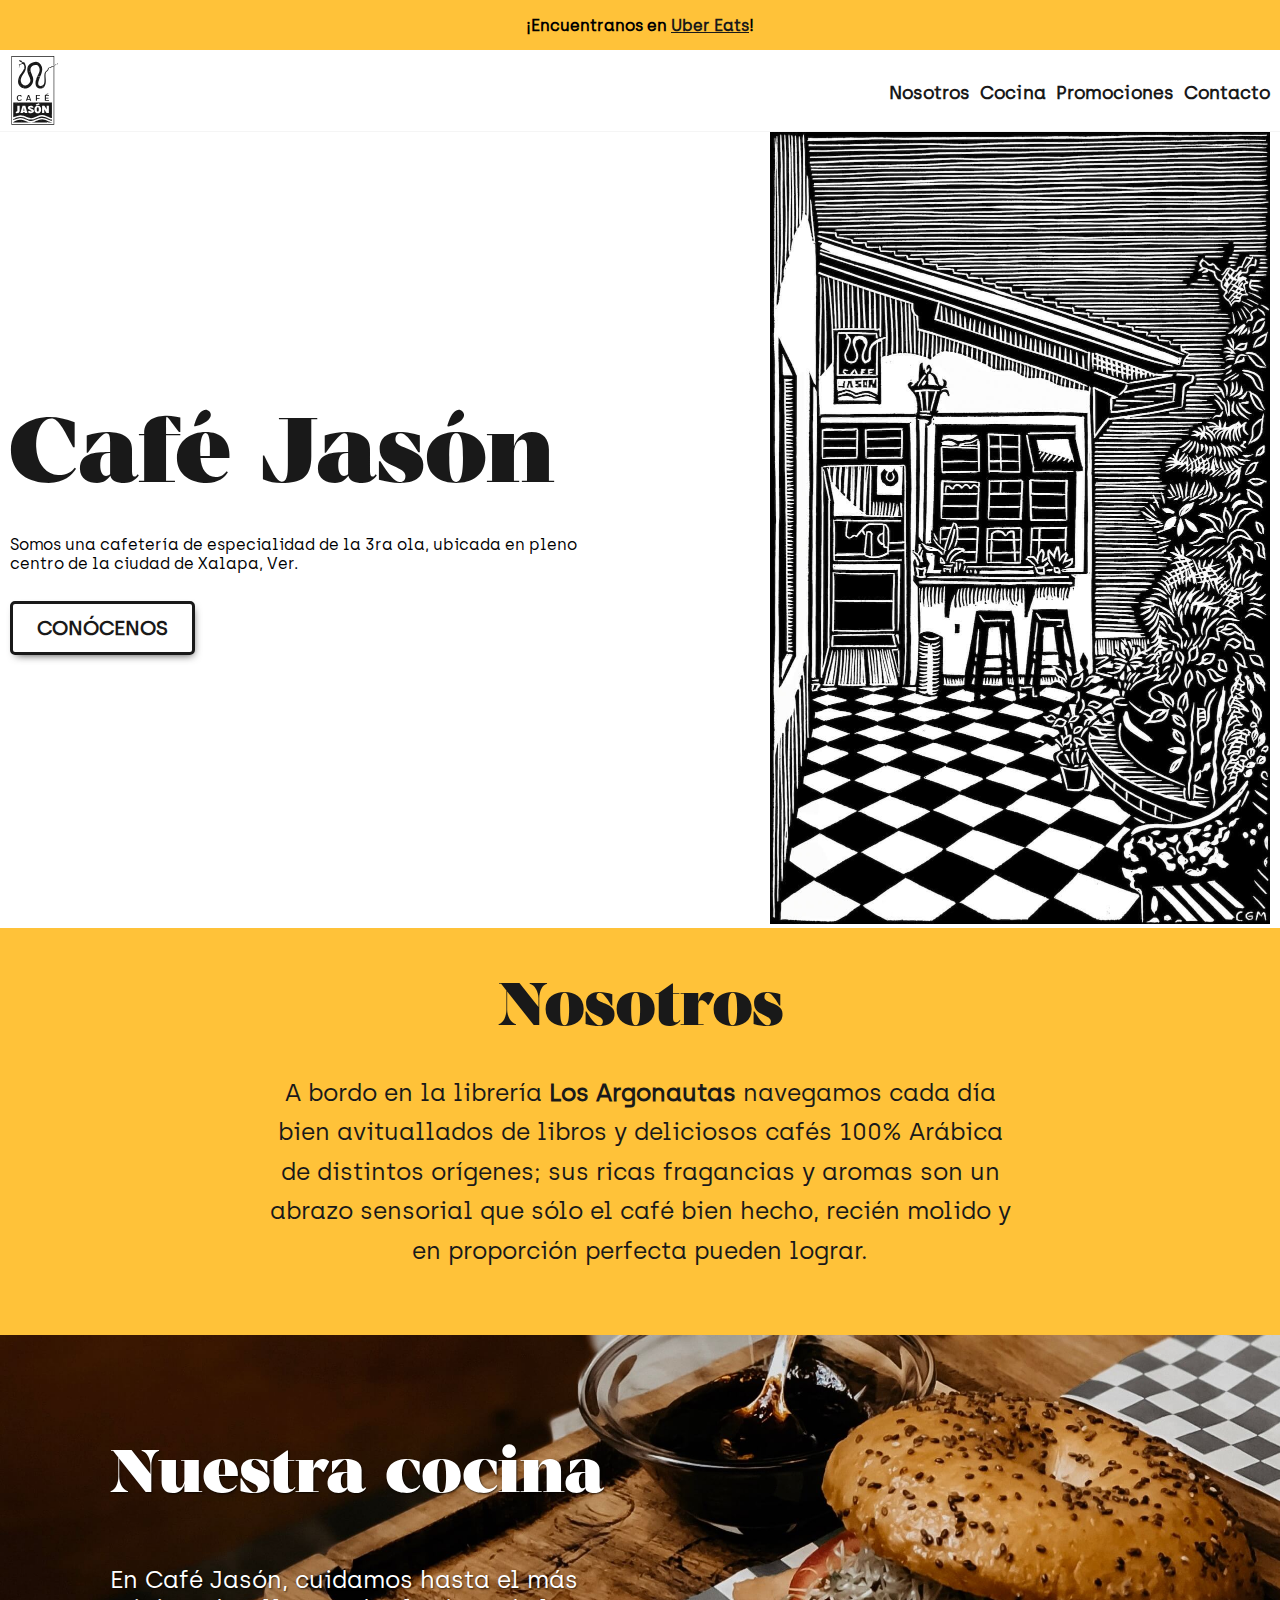
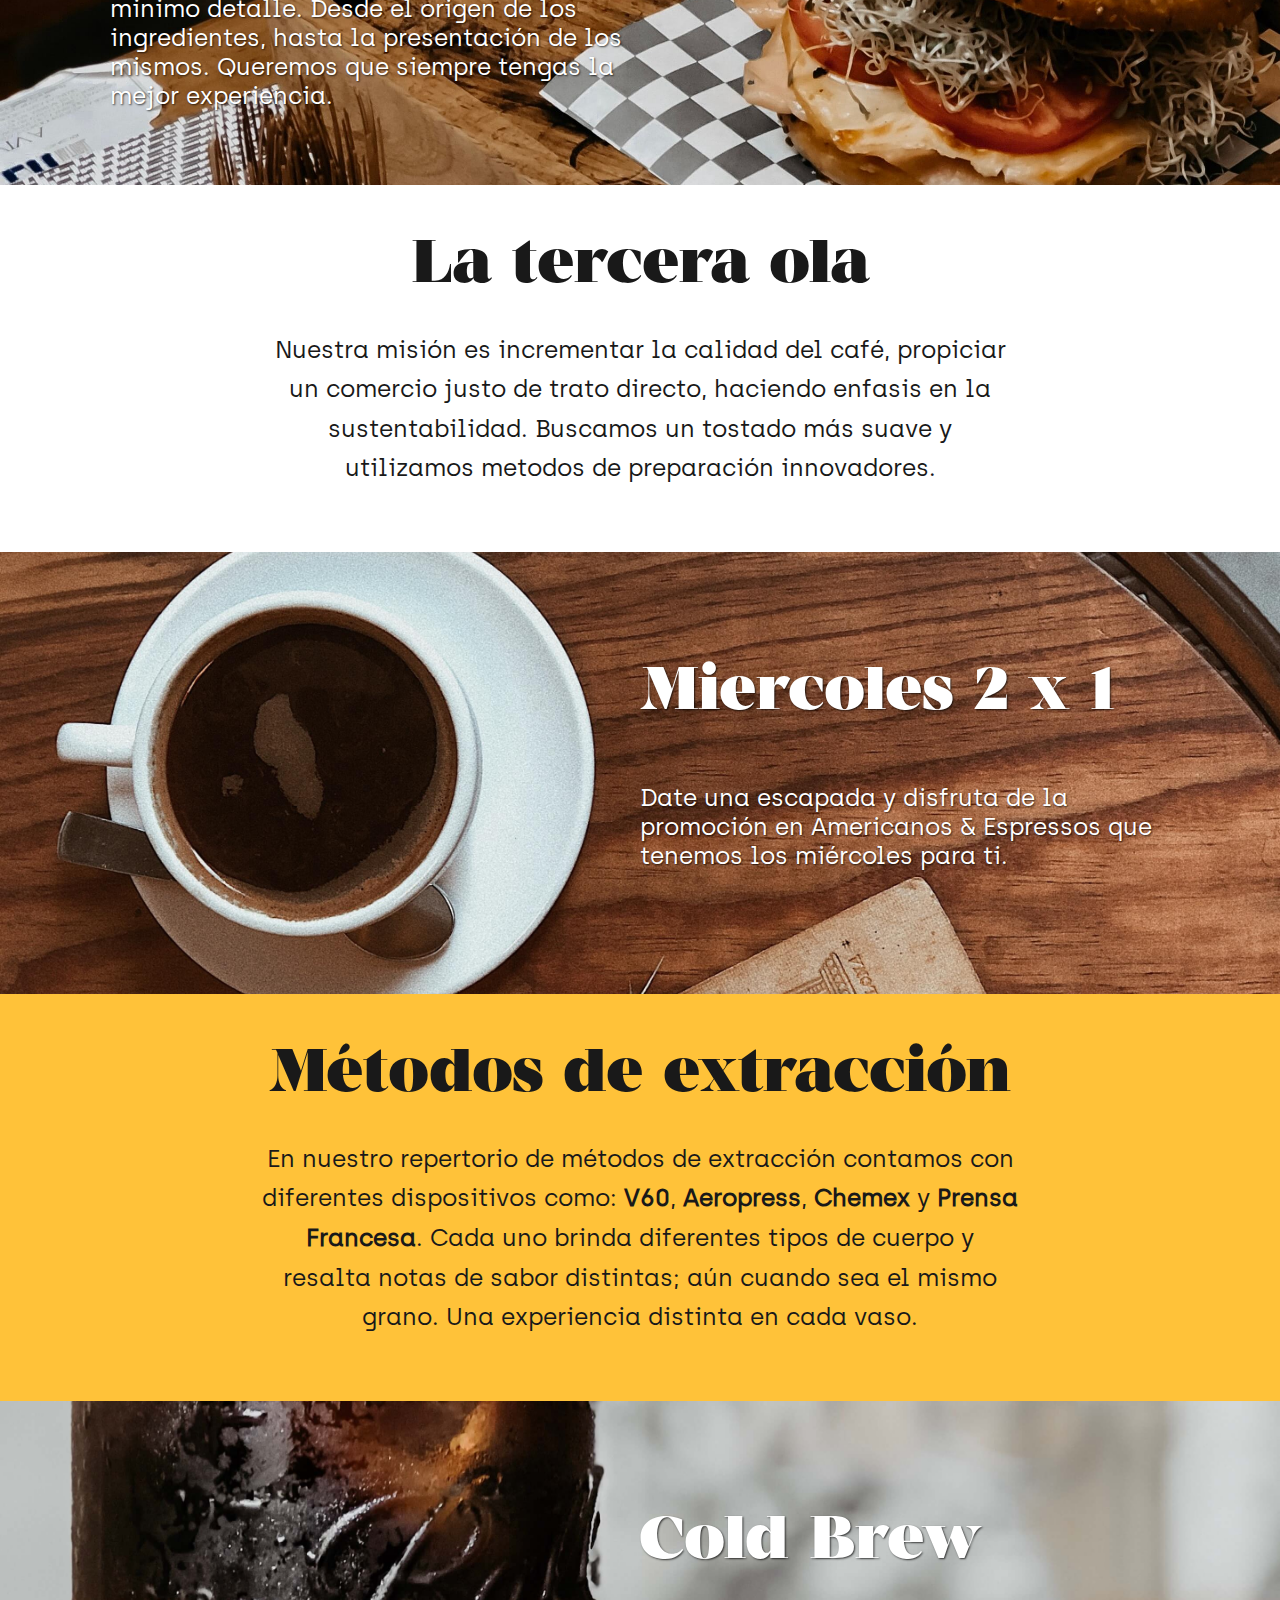
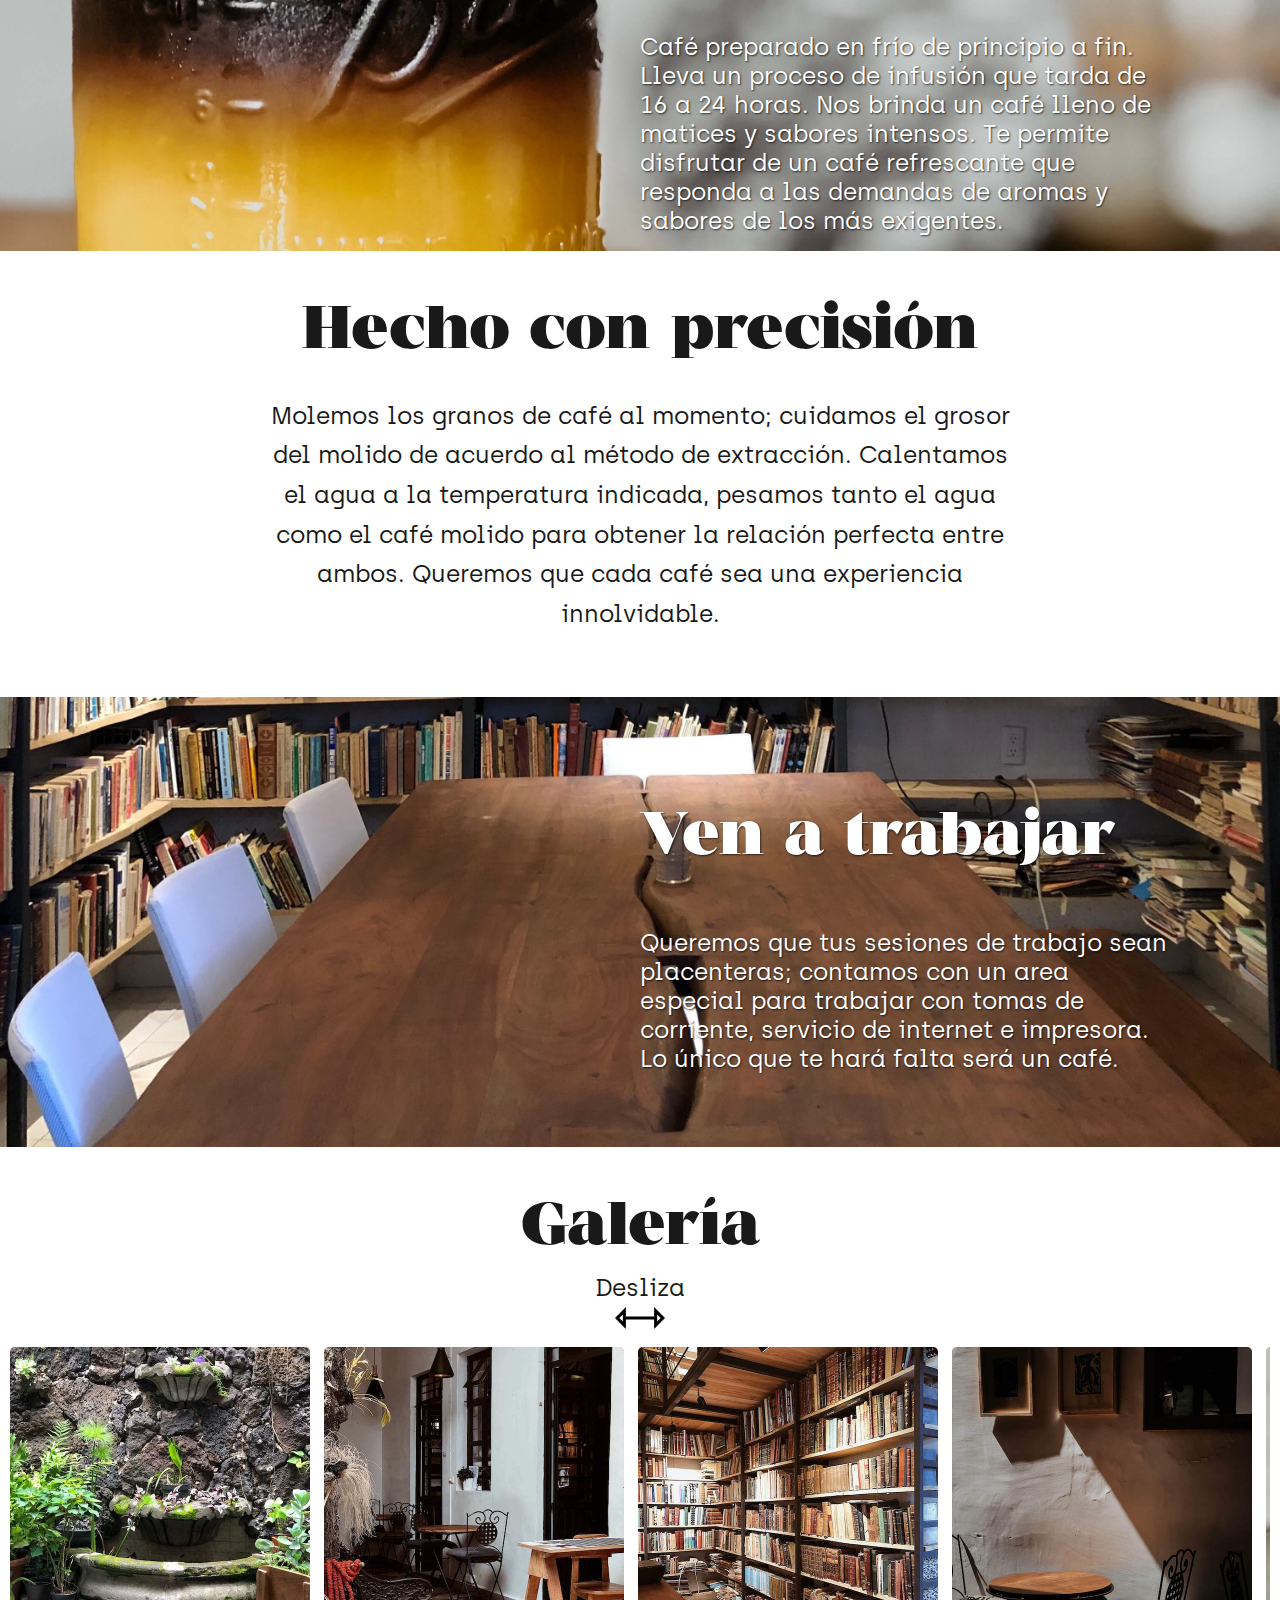
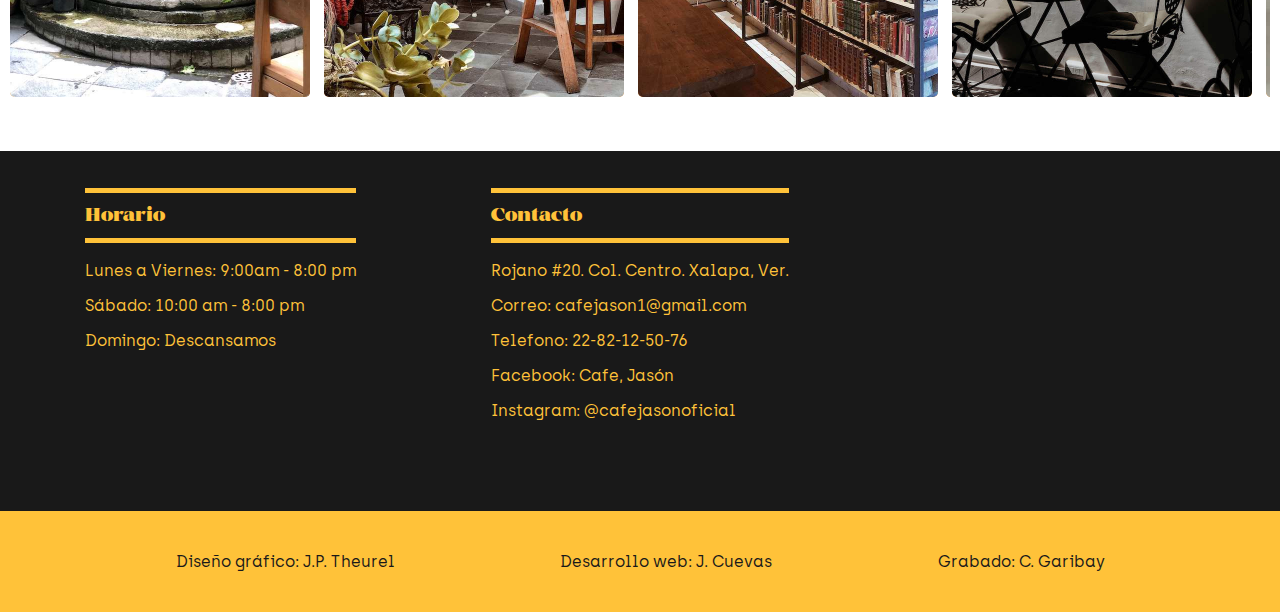
==== index.html @ 868511b6 "Compressed images and readed gallery" ====
<!DOCTYPE html>
<html lang="es">
<head>
    <meta charset="UTF-8">
    <meta name="viewport" content="width=device-width, initial-scale=1.0">
    <meta http-equiv="X-UA-Compatible" content="ie=edge">
    <link rel="shortcut icon" href="./img/favicon.png" type="image/x-icon">
    <title>Café Jasón</title>
    <style>@font-face{font-family:Coachella;src:url("./fonts/Coachella-Regular.otf")}@font-face{font-family:Coachella;src:url("./fonts/Coachella-Black.otf");font-weight:700;font-style:bold}@font-face{font-family:Archia;src:url("./fonts/Archia-regular.ttf")}@font-face{font-family:'icomoon';src:url('./fonts/icomoon.eot?tc7q2y');src:url('./fonts/icomoon.eot?tc7q2y#iefix') format('embedded-opentype'),url('./fonts/icomoon.ttf?tc7q2y') format('truetype'),url('./fonts/icomoon.woff?tc7q2y') format('woff'),url('../fonts/icomoon.svg?tc7q2y#icomoon') format('svg');font-weight:normal;font-style:normal}:root{--primary-color: #9E9E9E;--dark-primary-color: #616161;--light-primary-color: #FFF;--light-accent-color: #ffc239;--dark-accent-color: #F29C3C;--dark-primary-text: #191919;--light-primary-text: #757575;--divider-color: #F5F5F5;--transparent-black: rgba(0, 0, 0, 0.5)}*{box-sizing:border-box}body{margin:0;padding:0;background:var(--light-primary-color);font-family:Archia,sans-serif}h1{font-family:Coachella,sans-serif}a{text-decoration:none}header{position:-webkit-sticky;position:sticky;top:0;z-index:999}.wrapper{max-width:1280px;margin:0 auto;padding:0 10px;height:inherit}[class^="icon-"]{font-family:'icomoon'!important;font-style:normal;font-weight:normal;font-variant:normal;text-transform:none;line-height:1;-webkit-font-smoothing:antialiased;-moz-osx-font-smoothing:grayscale}.icon-menu:before{content:"\e9bd"}.burger-button{display:none;position:fixed;right:5px;top:0px;width:50px;height:50px;font-size:24px;border-radius:50%;line-height:50px;text-align:center;z-index:1000}.fake-header{background:var(--light-accent-color);height:50px;display:flex;justify-content:center;align-items:center}.header-message a{color:var(--dark-primary-text);text-decoration:underline}.main-header{border-bottom:1px solid var(--divider-color);background:white}.main-navbar-container{padding-top:5px;display:flex;justify-content:space-between;align-items:center}.logo{margin:0}.main-navbar ul{display:-webkit-box;display:-ms-flexbox;display:flex;-webkit-box-pack:space-evenly;-ms-flex-pack:space-evenly;justify-content:space-evenly;padding:0}.main-navbar li{list-style:none;margin-left:10px}.main-navbar li a{text-decoration:none;color:var(--dark-primary-text);font-weight:700;font-size:18px}.hero{background:white}.hero-content{display:flex}.hero-text{display:flex;align-items:center}.hero-text-container{max-width:80%}.hero h1{margin:0;font-size:92px;color:var(--dark-primary-text)}.hero-img{width:500px}.hero-cta-container{display:-webkit-box;display:-ms-flexbox;display:flex;padding:12px 0px}.hero-cta{display:inline-block;font-weight:700;text-transform:uppercase;font-size:20px;text-align:center;padding:12px 24px;border-radius:5px;margin-right:5px}.hero-cta.yellow{border:3px solid var(--light-accent-color);color:var(--dark-primary-text);background:var(--light-accent-color)}.hero-cta.black{border:3px solid var(--dark-primary-text);color:var(--dark-primary-text);background:transparent}.black{background:var(--dark-primary-text);color:var(--light-accent-color)}.yellow{background:var(--light-accent-color);color:var(--dark-primary-text)}@media screen and (orientation:portrait){.hero h1{text-align:center}.hero p{margin:0}.hero-content{flex-direction:column;align-items:center}.hero-text{margin-bottom:10px}.hero-text-container{margin:0 auto}.hero-cta-container{justify-content:center}}@media screen and (max-width:1200px){.hero h1{font-size:64px}}@media screen and (max-width:1024px){.hero-cta{font-size:16px}}@media screen and (max-width:767px){.burger-button{display:block}.main-navbar-container{display:block}.main-navbar{position:fixed;background:white;z-index:3;top:0;left:-100vw;width:100vw;height:100vh;display:flex;justify-content:center;align-items:center}.main-navbar-container .logo{text-align:center}.main-navbar ul{height:50%;margin:0;display:flex;flex-flow:column;justify-content:space-between}.main-navbar ul li{text-align:center;margin:0}.main-navbar li a{justify-content:center;font-size:32px}}@media screen and (max-width:414px){.logo img{width:30px}.hero h1{font-size:46px}.hero-img{width:100%}.hero-cta{padding:12px 6px}}</style>
</head>
<body>
    <i class="icon-menu burger-button" id="burger-button"></i>
    <header class="">
        <div class="fake-header">
            <p class="header-message"><strong>¡Encuentranos en <a href="https://www.ubereats.com/es-MX/xalapa/food-delivery/cafe-jason-xalapa/3NsdIr1FREWdpQRIB-o-Zg/" target="_blank">Uber Eats</a>!</strong></p>
        </div>
        <div class="main-header">
            <div class="wrapper">
                <div class="main-navbar-container">
                    <figure class="logo">
                        <a href="./index.html">
                            <img src="./img/logo-black.svg" alt="Logo" width="50px">
                        </a>
                    </figure>
                    <nav class="main-navbar">
                        <ul>
                            <!-- <li><a class="menu-link" href="./menu.html">Menú</a></li> -->
                            <li><a class="menu-link" href="#about">Nosotros</a></li>
                            <li><a class="menu-link" href="#kitchen">Cocina</a></li>
                            <li><a class="menu-link" href="#miercoles">Promociones</a></li>
                            <li><a class="menu-link" href="#info">Contacto</a></li>
                        </ul>
                    </nav>
                </div>
            </div>
        </div>
    </header>
    <section id="hero" class="hero">
        <div class="wrapper">
            <div class="hero-content">
                <div class="hero-text">
                    <div class="hero-text-container">
                        <h1>Café Jasón</h1>
                        <p>Somos una cafetería de especialidad de la 3ra ola, ubicada en pleno centro de la ciudad de Xalapa, Ver.</p>
                        <div class="hero-cta-container">
                            <!-- <a href="./menu.html" class="hero-cta yellow">Ver el menú</a> -->
                            <a href="#about" class="hero-cta black">Conócenos</a>
                        </div>
                    </div>
                </div>
                <div class="hero-img-container">
                    <img class="hero-img" src="./img/grabado.jpg" alt="Grabado">
                </div>
            </div>
        </div>
    </section>
    <section id="about" class="text-section yellow-section">
        <div class="wrapper">
            <div class="text-wrapper-centered">
                <h2>Nosotros</h2>
                <p>A bordo en la librería <strong>Los Argonautas</strong> navegamos cada día bien avituallados de libros y deliciosos cafés 100% Arábica de distintos orígenes; sus ricas fragancias y aromas son un abrazo sensorial que sólo el café bien hecho, recién molido y en proporción perfecta pueden lograr.</p>
            </div>
        </div>
    </section>
    <section id="kitchen" class="img-section">
        <div class="wrapper">
            <div class="image-section-text-container">
                <div class="text-wrapper-left">
                    <h2>Nuestra cocina</h2>
                    <p>En Café Jasón, cuidamos hasta el más minimo detalle. Desde el origen de los ingredientes, hasta la presentación de los mismos. Queremos que siempre tengas la mejor experiencia.</p>
                    <!-- <a href="./menu.html" class="hero-cta yellow">Ve el menú</a> -->
                </div>
            </div>
        </div>
    </section>
    <section class="text-section white-section">
        <div class="wrapper">
            <div class="text-wrapper-centered">
                <h2>La tercera ola</h2>
                <p>Nuestra misión es incrementar la calidad del café, propiciar un comercio justo de trato directo, haciendo enfasis en la sustentabilidad. Buscamos un tostado más suave y utilizamos metodos de preparación innovadores.</p>
            </div>
        </div>
    </section>
    <section id="miercoles" class="img-section">
        <div class="wrapper">
            <div class="image-section-text-container">
                <div class="text-wrapper-right">
                    <h2>Miercoles 2 x 1</h2>
                    <p>Date una escapada y disfruta de la promoción en Americanos & Espressos que tenemos los miércoles para ti.</p>
                </div>
            </div>
        </div>
    </section>
    <section class="text-section yellow-section">
        <div class="wrapper">
            <div class="text-wrapper-centered">
                <h2>Métodos de extracción</h2>
                <p>En nuestro repertorio de métodos de extracción contamos con diferentes dispositivos como: <strong>V60</strong>, <strong>Aeropress</strong>, <strong>Chemex</strong> y <strong>Prensa Francesa</strong>. Cada uno brinda diferentes tipos de cuerpo y resalta notas de sabor distintas; aún cuando sea el mismo grano. Una experiencia distinta en cada vaso.</p>
            </div>
        </div>
    </section>
    <section id="cold" class="img-section">
        <div class="wrapper">
            <div class="image-section-text-container">
                <div class="text-wrapper-right">
                    <h2>Cold Brew</h2>
                    <p>Café preparado en frío de principio a fin. Lleva un proceso de infusión que tarda de 16 a 24 horas. Nos brinda un café lleno de matices y sabores intensos. Te permite disfrutar de un café refrescante que responda a las demandas de aromas y sabores de los más exigentes.</p>
                </div>
            </div>
        </div>
    </section>
    <section class="text-section white-section">
        <div class="wrapper">
            <div class="text-wrapper-centered">
                <h2>Hecho con precisión</h2>
                <p>Molemos los granos de café al momento; cuidamos el grosor del molido de acuerdo al método de extracción. Calentamos el agua a la temperatura indicada, pesamos tanto el agua como el café molido para obtener la relación perfecta entre ambos. Queremos que cada café sea una experiencia innolvidable.</p>
            </div>
        </div>
    </section>
    <section id="work" class="img-section">
        <div class="wrapper">
            <div class="image-section-text-container">
                <div class="text-wrapper-right">
                    <!-- <h2>Trabaja con comodidad</h2> -->
                    <h2>Ven a trabajar</h2>
                    <p>Queremos que tus sesiones de trabajo sean placenteras; contamos con un area especial para trabajar con tomas de corriente, servicio de internet e impresora. Lo único que te hará falta será un café.</p>
                </div>
            </div>
        </div>
    </section>
    <section id="gallery" class="text-section white-section">
        <div class="wrapper">
            <h2>Galería</h2>
            <p class="scroll-text">Desliza</p>
            <figure class="scroll-img">
                <img src="./img/scroll.svg" alt="" width="50px">
            </figure>
            <div class="carousel">
                <div class="carousel-container">
                    <div class="carousel-item">
                        <img class="carousel-item-img" src="./img/gallery-1.JPG" alt="">
                    </div>
                    <div class="carousel-item">
                        <img class="carousel-item-img" src="./img/gallery-2.jpg" alt="">
                    </div>
                    <div class="carousel-item">
                        <img class="carousel-item-img" src="./img/gallery-3.JPG" alt="">
                    </div>
                    <div class="carousel-item">
                        <img class="carousel-item-img" src="./img/gallery-4.JPG" alt="">
                    </div>
                    <div class="carousel-item">
                        <img class="carousel-item-img" src="./img/gallery-5.JPG" alt="">
                    </div>
                    <div class="carousel-item">
                        <img class="carousel-item-img" src="./img/gallery-6.JPG" alt="">
                    </div>
                    <div class="carousel-item">
                        <img class="carousel-item-img" src="./img/gallery-7.JPG" alt="">
                    </div>
                </div>
            </div>
        </div>
    </section>
    <section id="info" class="black-section">
        <div class="wrapper">
            <div class="squares-container">
                <div class="square">
                    <div>
                        <h3 class="square-title"><span>Horario</span></h3>
                        <div class="square-info">
                            <p>Lunes a Viernes: 9:00am - 8:00 pm</p>
                            <p>Sábado: 10:00 am - 8:00 pm</p>
                            <p>Domingo: Descansamos</p>
                        </div>
                    </div>
                </div>
                <div class="square">
                    <div>
                        <h3 class="square-title"><span>Contacto</span></h3>
                        <div class="square-info">
                            <p>Rojano #20. Col. Centro. Xalapa, Ver.</p>
                            <p>Correo: <a class="info-link" href="mailto:cafejason1@gmail.com">cafejason1@gmail.com</a></p>
                            <p>Telefono: <a class="info-link" href="tel:+522282125076">22-82-12-50-76</a></p>
                            <p>Facebook: <a class="info-link" href="https://www.facebook.com/CafeJason" target="_blank" rel="noopener noreferrer">Cafe, Jasón</a></p>
                            <p>Instagram: <a class="info-link" href="https://www.instagram.com/cafejasonoficial/" target="_blank" rel="noopener noreferrer">@cafejasonoficial</a></p>
                        </div>
                    </div>
                </div>
                <div class="square map">
                        <iframe class="google-maps" src="https://www.google.com/maps/embed?pb=!1m18!1m12!1m3!1d3760.3141804154056!2d-96.91956918466347!3d19.52812058683013!2m3!1f0!2f0!3f0!3m2!1i1024!2i768!4f13.1!3m3!1m2!1s0x85db33bff4c72fc7%3A0x6531e591230fe9b1!2zQ2Fmw6kgSmFzw7Nu!5e0!3m2!1ses-419!2smx!4v1564527659232!5m2!1ses-419!2smx" frameborder="0" style="border:0" allowfullscreen></iframe>
                </div>
            </div>
        </div>
    </section>
    <footer>
        <div class="footer-content-container wrapper">
            <p class="footer-link">Diseño gráfico: <a href="https://www.instagram.com/theurel__/" target="_blank">J.P. Theurel</a></p>
            <p class="footer-link">Desarrollo web: <a href="https://github.com/JoseCrz" target="_blank">J. Cuevas</a></p>
            <p class="footer-link">Grabado: <a href="https://www.instagram.com/carlosgaribaymillan/" target="_blank">C. Garibay</a></p>
        </div>
    </footer>
    <link rel="stylesheet" href="./css/style.min.css">
    <script src="./js/zenscroll-min.js"></script>
    <script>
        const mainNavbar = document.querySelector('.main-navbar')
        const burgerButton = document.getElementById('burger-button')
        const menuLinks = document.querySelectorAll('.menu-link')

        burgerButton.addEventListener('click', () => {
            mainNavbar.classList.toggle('active')
        })

        for (let i = 0; i < menuLinks.length; i++) {
            menuLinks.item(i).addEventListener('click', () => {
                mainNavbar.classList.toggle('active')
            })
        }
    </script>
</body>
</html>
---- css/style.min.css ----
@font-face{font-family:Coachella;src:url(../fonts/Coachella-Regular.otf)}@font-face{font-family:Coachella;src:url(../fonts/Coachella-Black.otf);font-weight:700;font-style:bold}@font-face{font-family:Archia;src:url(../fonts/Archia-regular.ttf)}@font-face{font-family:'icomoon';src:url(../fonts/icomoon.eot?tc7q2y);src:url(../fonts/icomoon.eot?tc7q2y#iefix) format("embedded-opentype"),url(../fonts/icomoon.ttf?tc7q2y) format("truetype"),url(../fonts/icomoon.woff?tc7q2y) format("woff"),url(../fonts/icomoon.svg?tc7q2y#icomoon) format("svg");font-weight:400;font-style:normal}:root{--primary-color:#9E9E9E;--dark-primary-color:#616161;--light-primary-color:#FFF;--light-accent-color:#ffc239;--dark-accent-color:#F29C3C;--dark-primary-text:#191919;--light-primary-text:#757575;--divider-color:#F5F5F5;--transparent-black:rgba(0,0,0,0.5)}*{box-sizing:border-box}body{margin:0;padding:0;background:var(--light-primary-color);font-family:Archia,sans-serif}h1,h2,h3,h4,h5,h6{font-family:Coachella,sans-serif}a{text-decoration:none}header{position:-webkit-sticky;position:sticky;top:0;z-index:999}.wrapper{max-width:1280px;margin:0 auto;padding:0 10px;height:inherit}[class^="icon-"],[class*=" icon-"]{font-family:'icomoon'!important;font-style:normal;font-weight:400;font-variant:normal;text-transform:none;line-height:1;-webkit-font-smoothing:antialiased;-moz-osx-font-smoothing:grayscale}.icon-menu:before{content:"\e9bd"}.burger-button{display:none;position:fixed;right:5px;top:0;width:50px;height:50px;font-size:24px;border-radius:50%;line-height:50px;text-align:center;z-index:1000}.fake-header{background:var(--light-accent-color);height:50px;display:flex;justify-content:center;align-items:center}.header-message a{color:var(--dark-primary-text);text-decoration:underline}.header-message a:hover{color:#fff;text-decoration:underline}.main-header{border-bottom:1px solid var(--divider-color);background:#fff}.main-navbar-container{padding-top:5px;display:flex;justify-content:space-between;align-items:center}.logo{margin:0}.main-navbar ul{display:-webkit-box;display:-ms-flexbox;display:flex;-webkit-box-pack:space-evenly;-ms-flex-pack:space-evenly;justify-content:space-evenly;padding:0}.main-navbar li{list-style:none;margin-left:10px}.main-navbar li a{text-decoration:none;color:var(--dark-primary-text);font-weight:700;font-size:18px}.main-navbar li a:hover{color:var(--dark-accent-color)}.hero{background:#fff}.hero-content{display:flex}.hero-text{display:flex;align-items:center}.hero-text-container{max-width:80%}.hero h1{margin:0;font-size:92px;color:var(--dark-primary-text)}.hero-img{width:500px}.hero-cta-container{display:-webkit-box;display:-ms-flexbox;display:flex;padding:12px 0}.hero-cta{display:inline-block;font-weight:700;text-transform:uppercase;font-size:20px;text-align:center;padding:12px 24px;transition:cubic-bezier(0.215,0.610,0.355,1) .3s;border-radius:5px;margin-right:5px;box-shadow:2px 4px 8px -4px rgba(0,0,0,0.75)}.hero-cta.yellow{border:3px solid var(--light-accent-color);color:var(--dark-primary-text);background:var(--light-accent-color)}.hero-cta.black{border:3px solid var(--dark-primary-text);color:var(--dark-primary-text);background:transparent}.hero-cta:hover{cursor:pointer;-webkit-transform:translateY(-3px);transform:translateY(-3px)}.hero-cta:active{-webkit-transform:translateY(3px);transform:translateY(3px)}.logo-container img{width:50px}.menu-navbar{display:-webkit-box;display:-ms-flexbox;display:flex;-webkit-box-pack:justify;-ms-flex-pack:justify;justify-content:space-between;-webkit-box-align:center;-ms-flex-align:center;align-items:center;padding:10px 0}.menu-navbar ul{display:-webkit-box;display:-ms-flexbox;display:flex;-webkit-box-pack:space-evenly;-ms-flex-pack:space-evenly;justify-content:space-evenly}.menu-navbar li{list-style:none;margin-left:10px}.menu-navbar li a{text-decoration:none;color:var(--dark-primary-text);font-weight:700;font-size:18px}.menu-navbar li a:hover{color:#fff}.text-section{text-align:center;padding:40px 0}.text-section h2{font-size:60px;margin:0}.text-section p{font-size:24px;line-height:1.65}.yellow-section{background:var(--light-accent-color);color:var(--dark-primary-text)}.white-section{background:var(--light-primary-color);color:var(--dark-primary-text)}.black-section{background:var(--dark-primary-text);color:var(--light-accent-color)}.gray-section{background:#6A6D6D;color:var(--light-accent-color)}.text-wrapper-centered{width:60%;margin:0 auto}.text-wrapper-left{width:50%}.text-wrapper-right{width:50%;margin-left:auto}#kitchen{background-image:url(../img/cocina.JPG)}#miercoles{background-image:url(../img/miercoles.JPG)}#cold{background-image:url(../img/coldbrew.jpg)}#work{background-image:url(../img/table.JPG)}.img-section{max-height:50vh;background-repeat:no-repeat;background-size:cover;background-position:center;color:#fff;padding:100px}.img-section h2{font-size:60px;margin-top:0;text-shadow:1px 1px 2px rgba(0,0,0,0.7)}.img-section p{font-size:24px;text-shadow:1px 1px 2px rgba(0,0,0,0.7)}#menu-preview{background:#fff}.cta-button{display:inline-block;text-decoration:none;color:var(--dark-primary-text);text-transform:uppercase;background:var(--light-accent-color);padding:12px 24px;font-weight:700;font-size:18px;font-family:Coachella;border-radius:5px;-webkit-transition:cubic-bezier(0.215,0.610,0.355,1) .3s;transition:cubic-bezier(0.215,0.610,0.355,1) .3s}.cta-button:hover{-webkit-transform:translateY(-3px);transform:translateY(-3px)}.cta-button:active{-webkit-transform:translateY(3px);transform:translateY(3px)}.sides-container{display:-webkit-box;display:-ms-flexbox;display:flex;height:100vh}.left,.right{width:50vw;height:inherit}.side-img{height:inherit;width:inherit;background-size:cover;background-position:center top;background-repeat:no-repeat}.side.content{display:-webkit-box;display:-ms-flexbox;display:flex;-webkit-box-pack:center;-ms-flex-pack:center;justify-content:center;-webkit-box-align:center;-ms-flex-align:center;align-items:center;height:inherit}.side-content-container{padding:50px}.side h2{font-size:50px;margin:0}.side p{font-size:20px;margin-bottom:28px}.right.side.img .side-img{background-image:url(../img/food.JPG)}.left.side.img .side-img{background-image:url(../img/alejandro.JPG)}.carousel{width:100%;overflow:scroll;position:relative}.carousel-container{white-space:nowrap;padding-bottom:10px}.carousel-item{width:300px;height:350px;background:var(--dark-accent-color);margin-right:10px;display:inline-block;transition:450ms all;transform-origin:center left;border-radius:5px;overflow:hidden;position:relative}.carousel-item-img{width:100%;height:100%;object-fit:cover}.carousel-item-details{background:linear-gradient(to top,rgba(0,0,0,.9) 0%,rgba(0,0,0,0) 100%);font-size:10px;color:#fff;transition:450ms opacity;position:absolute;top:0;right:0;left:0;bottom:0}.scroll-text{margin:0;margin-bottom:-15px;font-size:12px}.scroll-img{margin:0}.squares-container{display:-webkit-box;display:-ms-flexbox;display:flex;align-items:center;height:40vh}.square{width:34%;height:90%;display:-webkit-box;display:-ms-flexbox;display:flex;-webkit-box-pack:center;-ms-flex-pack:center;justify-content:center;-webkit-box-align:center;-ms-flex-align:center}.square-content{font-size:18px}.square-title{border-top:5px solid;border-bottom:5px solid;padding:10px 0}.info-link{color:var(--light-accent-color)}.info-link:hover{color:#fff;text-decoration:underline}.black{background:var(--dark-primary-text);color:var(--light-accent-color)}.black .square-title{border-color:var(--light-accent-color)}.yellow .square-title{border-color:var(--dark-primary-text)}.yellow{background:var(--light-accent-color);color:var(--dark-primary-text)}.white{background:#fff}.google-maps{width:100%;height:100%}footer{background:var(--light-accent-color);color:var(--dark-primary-text);padding:25px 0}.footer-content-container{display:-webkit-box;display:-ms-flexbox;display:flex;-webkit-box-pack:space-evenly;-ms-flex-pack:space-evenly;justify-content:space-evenly}.footer-content-container a{color:var(--dark-primary-text)}.footer-content-container a:hover{color:var(--light-primary-color)}.menu-wrapper{max-width:1200px;margin:0 auto}#menu h2{margin:0;font-size:60px;letter-spacing:2px;font-weight:700;text-transform:uppercase;color:var(--light-accent-color)}#menu h2 span{background:transparent;border:4px solid var(--light-accent-color);padding:10px 20px}.menu-banner{background-repeat:no-repeat;background-size:cover;background-position:center;height:380px;display:-webkit-box;display:-ms-flexbox;display:flex;-webkit-box-pack:center;-ms-flex-pack:center;justify-content:center;-webkit-box-align:center;-ms-flex-align:center;align-items:center}#cafe .menu-banner{background-image:linear-gradient(var(--transparent-black),var(--transparent-black)),url(../img/cafe-banner.jpg)}#brew-bar .menu-banner{background-image:linear-gradient(var(--transparent-black),var(--transparent-black)),url(../img/brew-bar-banner.png)}#bagels .menu-banner{background-image:linear-gradient(var(--transparent-black),var(--transparent-black)),url(../img/bagels-banner.jpg)}#no-coffee .menu-banner{background-image:linear-gradient(var(--transparent-black),var(--transparent-black)),url(../img/no-coffee-banner.jpg)}#desserts .menu-banner{background-image:linear-gradient(var(--transparent-black),var(--transparent-black)),url(../img/desserts-banner.JPG)}.items-container{margin-top:100px;margin-bottom:100px;display:-webkit-box;display:-ms-flexbox;display:flex;-webkit-box-pack:justify;-ms-flex-pack:justify;-ms-flex-wrap:wrap;flex-wrap:wrap}.item-card{width:380px;margin:0 10px 30px;text-align:center;color:var(--dark-primary-text);overflow:hidden}.item-card h3{font-size:26px;letter-spacing:3px;text-transform:uppercase;margin:10px 0}.item-card hr{border:1px solid var(--light-accent-color);width:80px;margin-bottom:10px}.item-description{color:var(--light-primary-text);font-size:14px}.item-img-container img{width:100%;-o-object-fit:cover;object-fit:cover}.price{font-size:18px;display:block;margin:0 auto;width:60px;color:var(--dark-accent-color);margin-bottom:10px}.price-disclaimer{text-align:center}@media screen and (orientation: portrait){.hero h1{text-align:center}.hero p{margin:0}.hero-content{flex-direction:column;align-items:center}.hero-text{margin-bottom:10px}.hero-text-container{margin:0 auto}.hero-cta-container{justify-content:center}}@media screen and (max-width: 1200px){.hero h1{font-size:64px}.menu-wrapper{max-width:1000px}.items-container{justify-content:space-between}.item-card{width:480px}.item-img-container img{height:392px}.sides-container{height:50vh}}@media screen and (max-width: 1024px){.hero-cta{font-size:16px}.menu-wrapper{max-width:800px}.item-card{width:380px}.item-img-container img{height:auto}}@media screen and (max-width: 834px){.menu-wrapper{max-width:600px}.item-card{width:100%}}@media screen and (max-width: 767px){.burger-button{display:block}.main-navbar-container{display:block}.main-navbar{position:fixed;background:#fff;z-index:3;top:0;left:-100vw;width:100vw;height:100vh;display:flex;justify-content:center;align-items:center;transition:cubic-bezier(0.215,0.610,0.355,1) .4s all}.main-navbar.active{left:0}.main-navbar-container .logo{text-align:center}.main-navbar ul{height:50%;margin:0;display:flex;flex-flow:column;justify-content:space-between}.main-navbar ul li{text-align:center;margin:0}.main-navbar li a{justify-content:center;font-size:32px}}@media screen and (max-width:414px){.logo img{width:30px}.hero h1{font-size:46px}.hero-img{width:100%}.hero-cta{padding:12px 6px}.text-wrapper-centered{width:90%}.text-section h2,.img-section h2{font-size:42px}.text-section p,.img-section p{font-size:18px}.text-section figure{margin:0}.img-section{padding:1px 0;height:50vh;text-align:center}.img-section h2{margin:0}.img-section p{margin-top:5px;margin-bottom:18px}.image-section-text-container{height:inherit;display:flex;align-items:center}.text-wrapper-left,.text-wrapper-right{width:initial}#kitchen{background-image:linear-gradient(var(--transparent-black),var(--transparent-black)),url(../img/cocina.JPG)}#miercoles{background-image:linear-gradient(var(--transparent-black),var(--transparent-black)),url(../img/miercoles.JPG)}#cold{background-image:linear-gradient(var(--transparent-black),var(--transparent-black)),url(../img/coldbrew.jpg)}#work{background-image:linear-gradient(var(--transparent-black),var(--transparent-black)),url(../img/table.JPG)}.squares-container{flex-direction:column;height:unset}.square{width:100%;height:initial}.square div{width:inherit}.square.map{height:50vh}.google-maps{height:95%}.footer-content-container{flex-direction:column}.footer-link{margin:5px 0}.carousel{padding:0}.carousel-container{margin:0}}
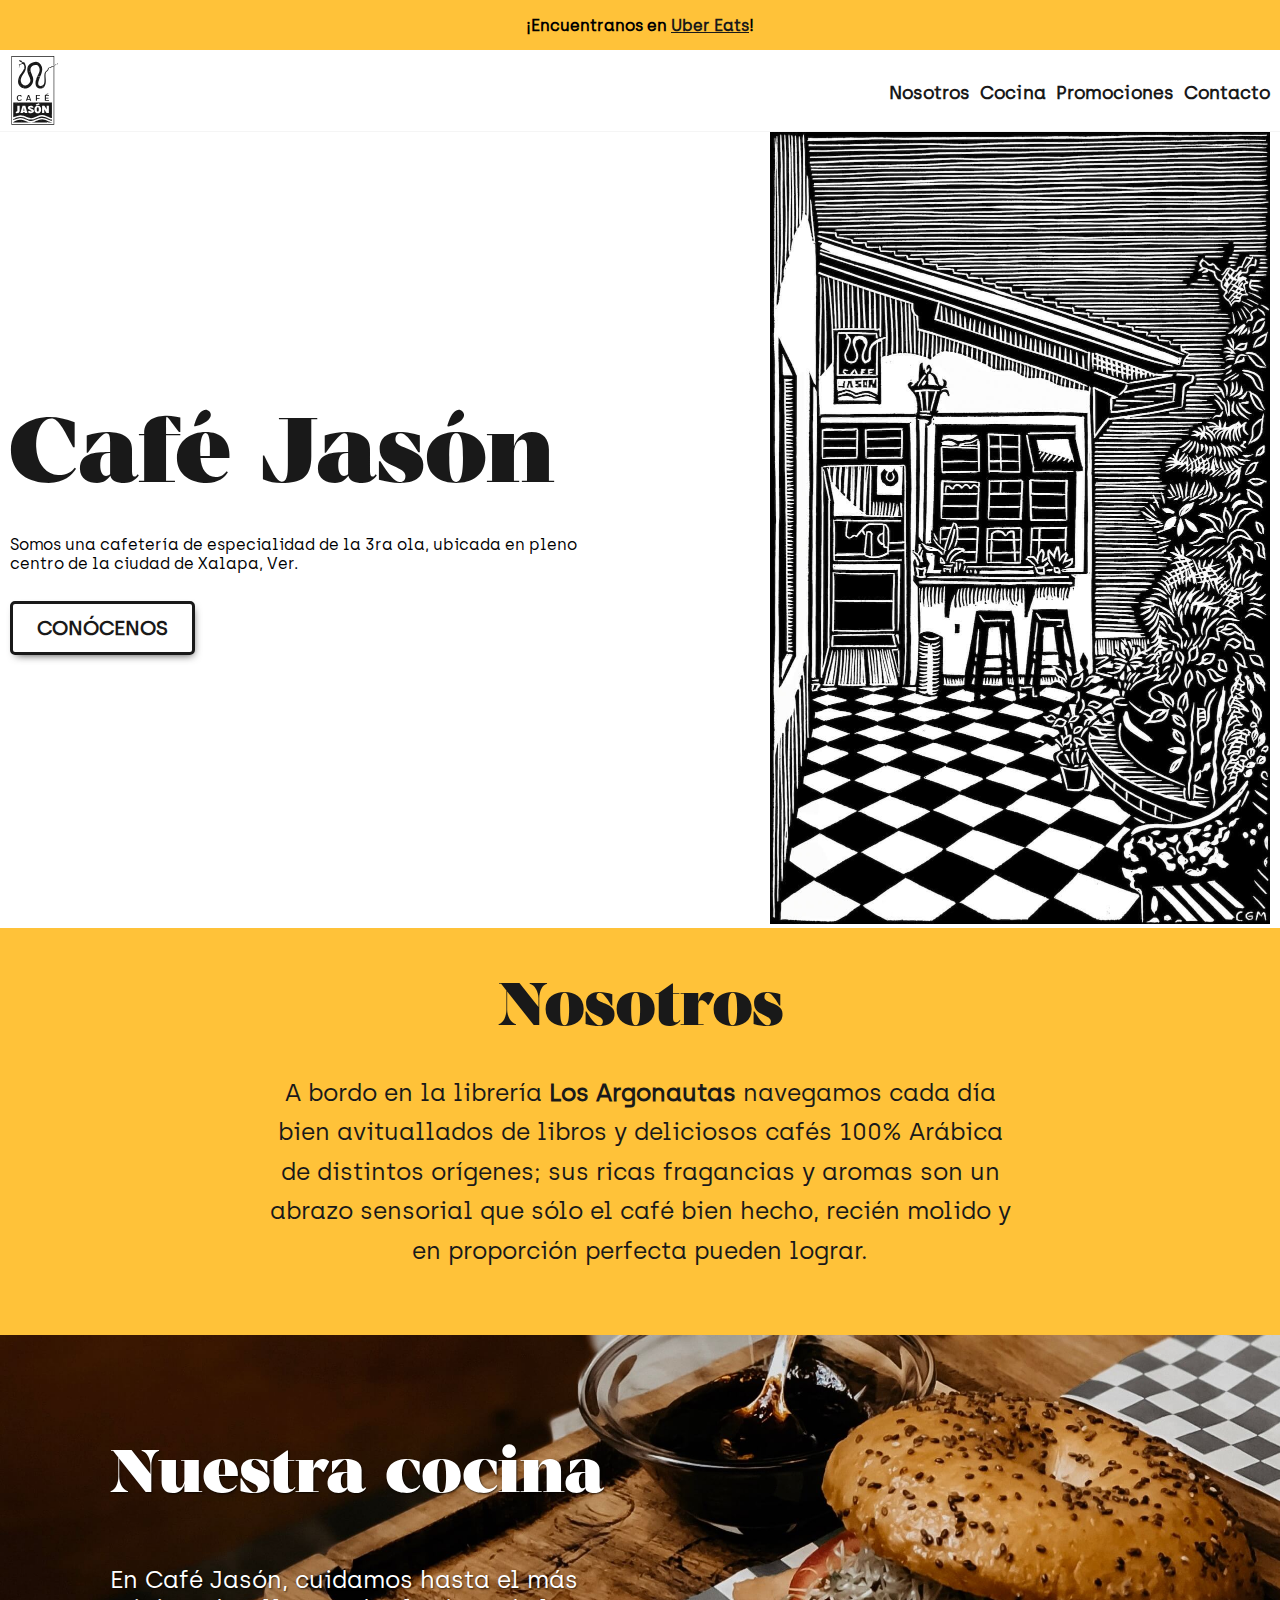
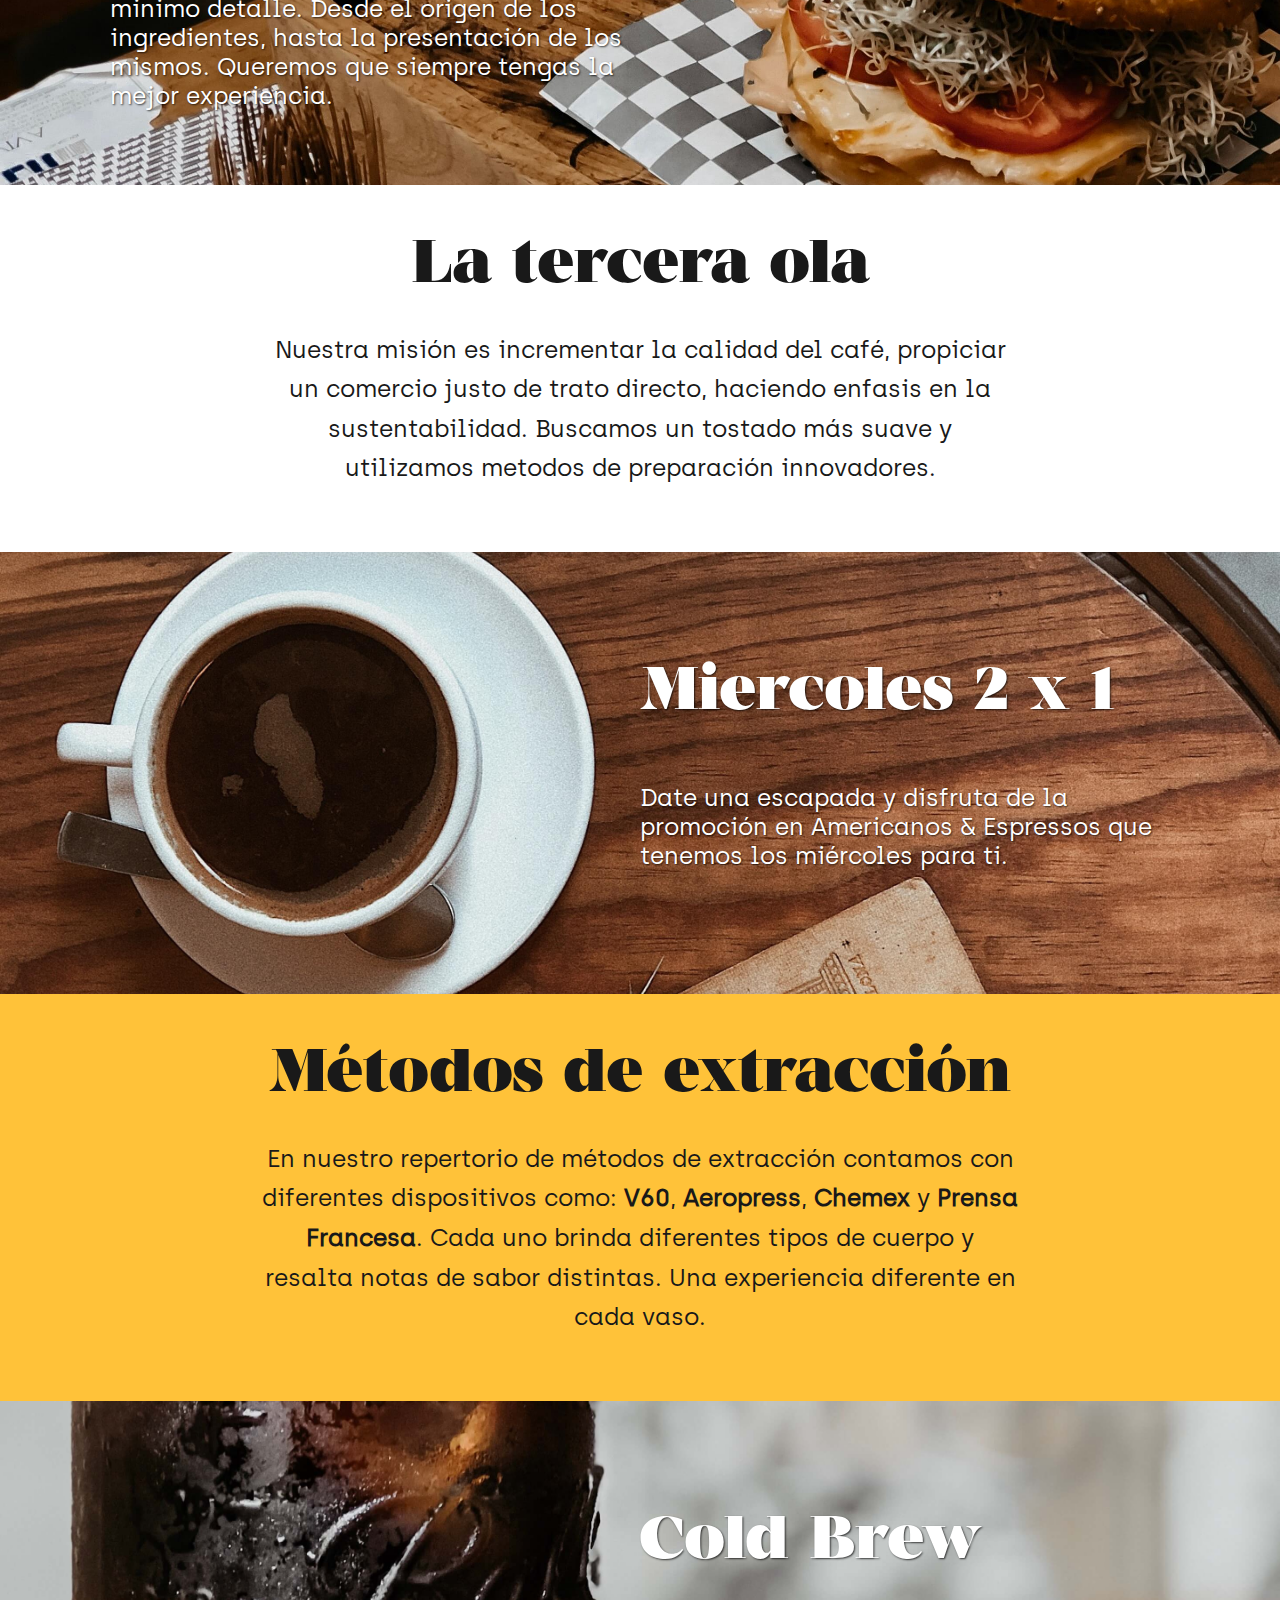
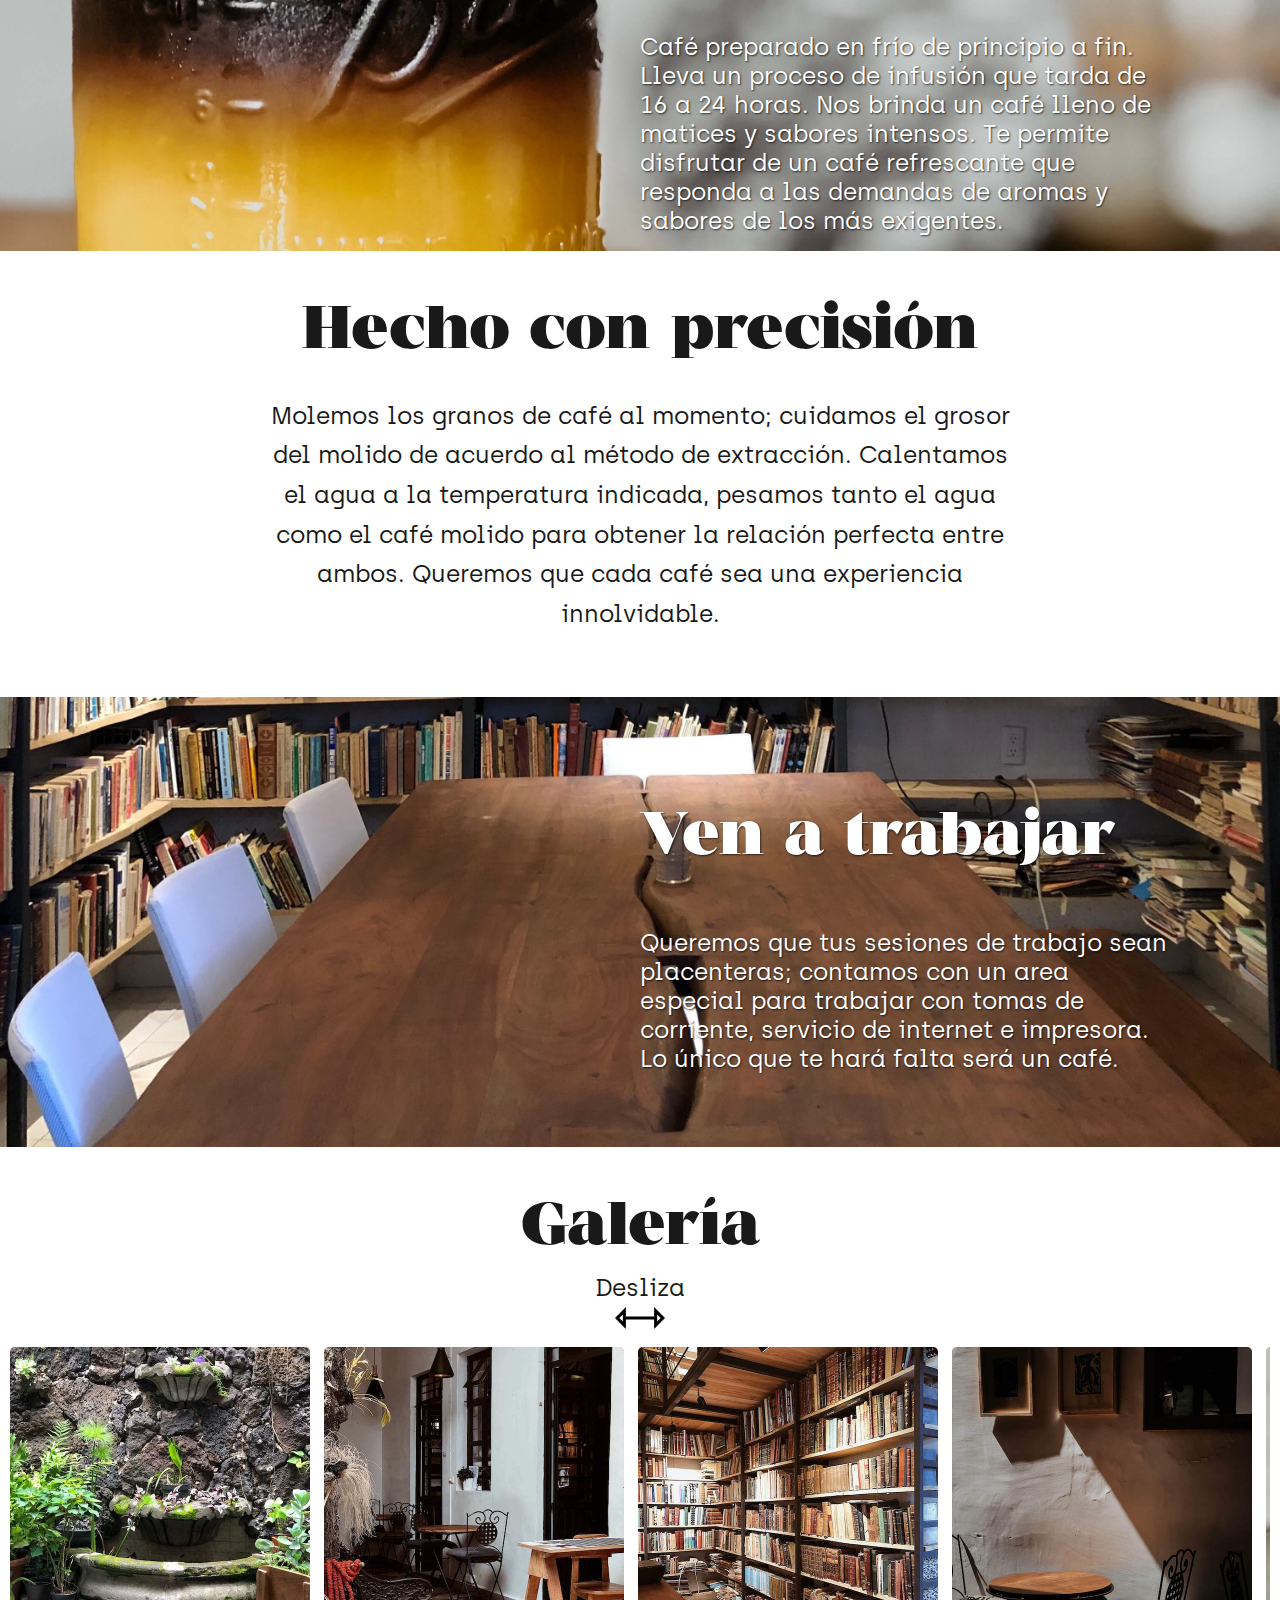
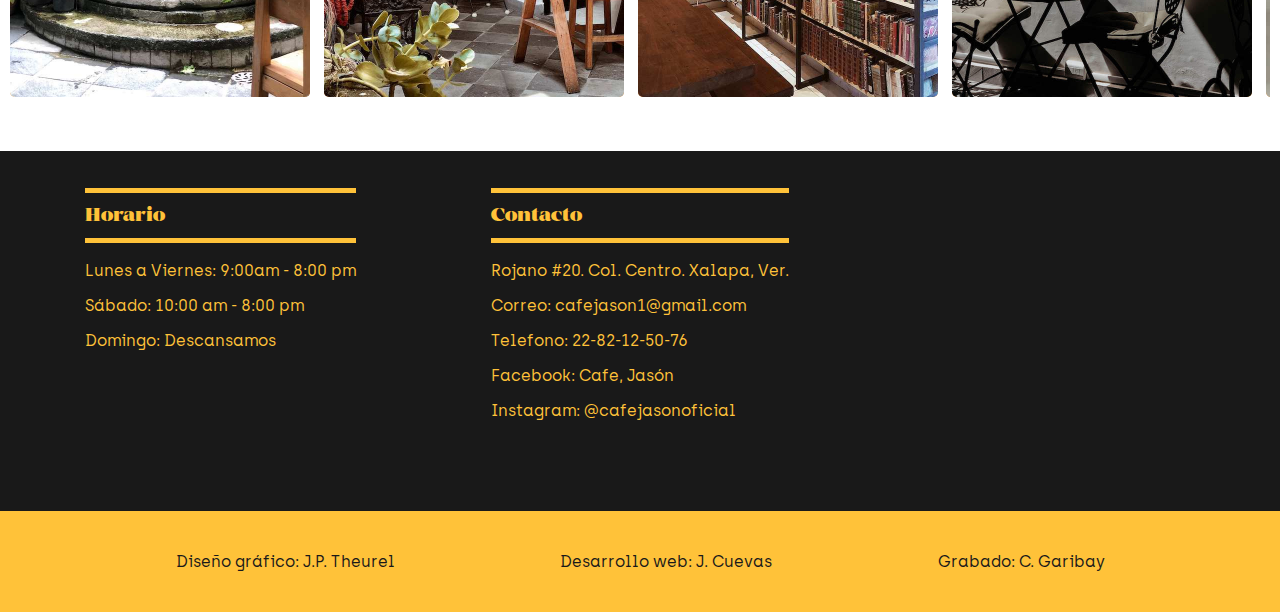
==== commit 3575a33b: "Added new menu images" ====
--- a/index.html
+++ b/index.html
@@ -95,7 +95,7 @@
         <div class="wrapper">
             <div class="text-wrapper-centered">
                 <h2>Métodos de extracción</h2>
-                <p>En nuestro repertorio de métodos de extracción contamos con diferentes dispositivos como: <strong>V60</strong>, <strong>Aeropress</strong>, <strong>Chemex</strong> y <strong>Prensa Francesa</strong>. Cada uno brinda diferentes tipos de cuerpo y resalta notas de sabor distintas; aún cuando sea el mismo grano. Una experiencia distinta en cada vaso.</p>
+                <p>En nuestro repertorio de métodos de extracción contamos con diferentes dispositivos como: <strong>V60</strong>, <strong>Aeropress</strong>, <strong>Chemex</strong> y <strong>Prensa Francesa</strong>. Cada uno brinda diferentes tipos de cuerpo y resalta notas de sabor distintas. Una experiencia diferente en cada vaso.</p>
             </div>
         </div>
     </section>
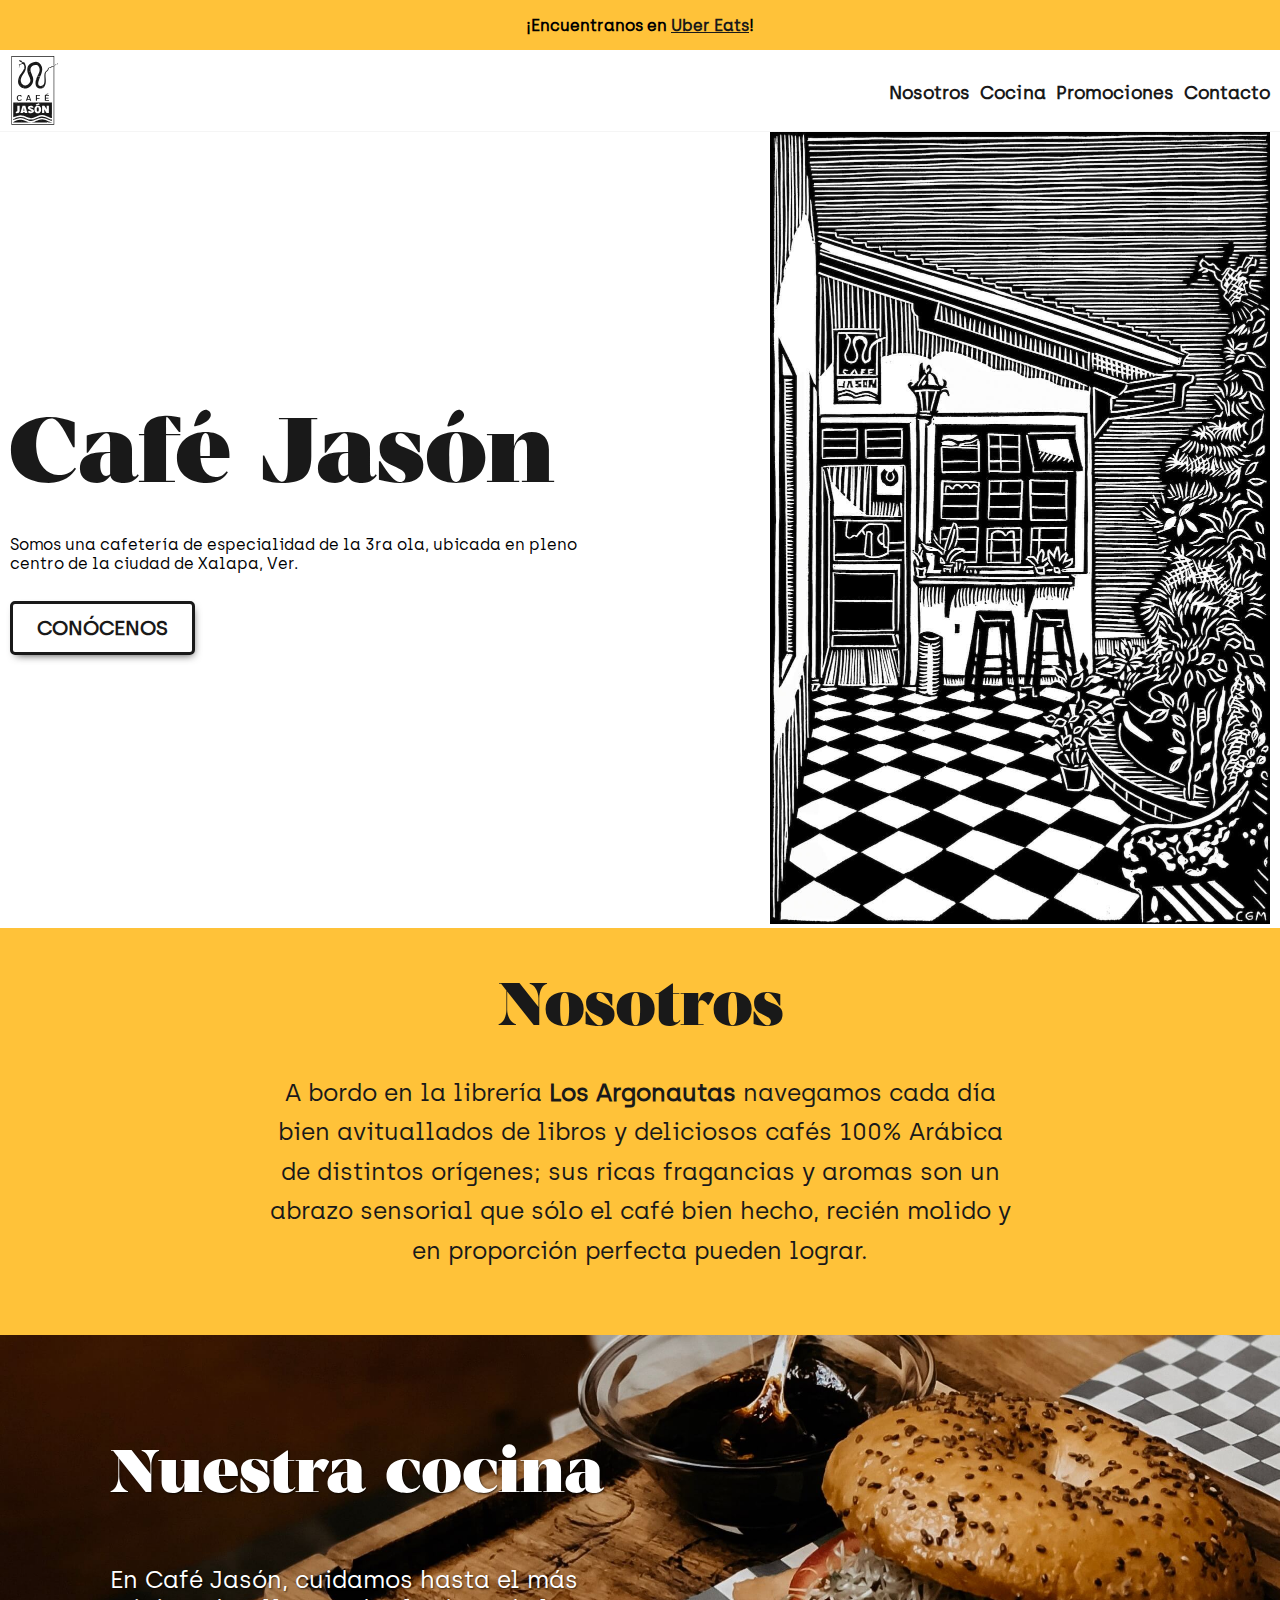
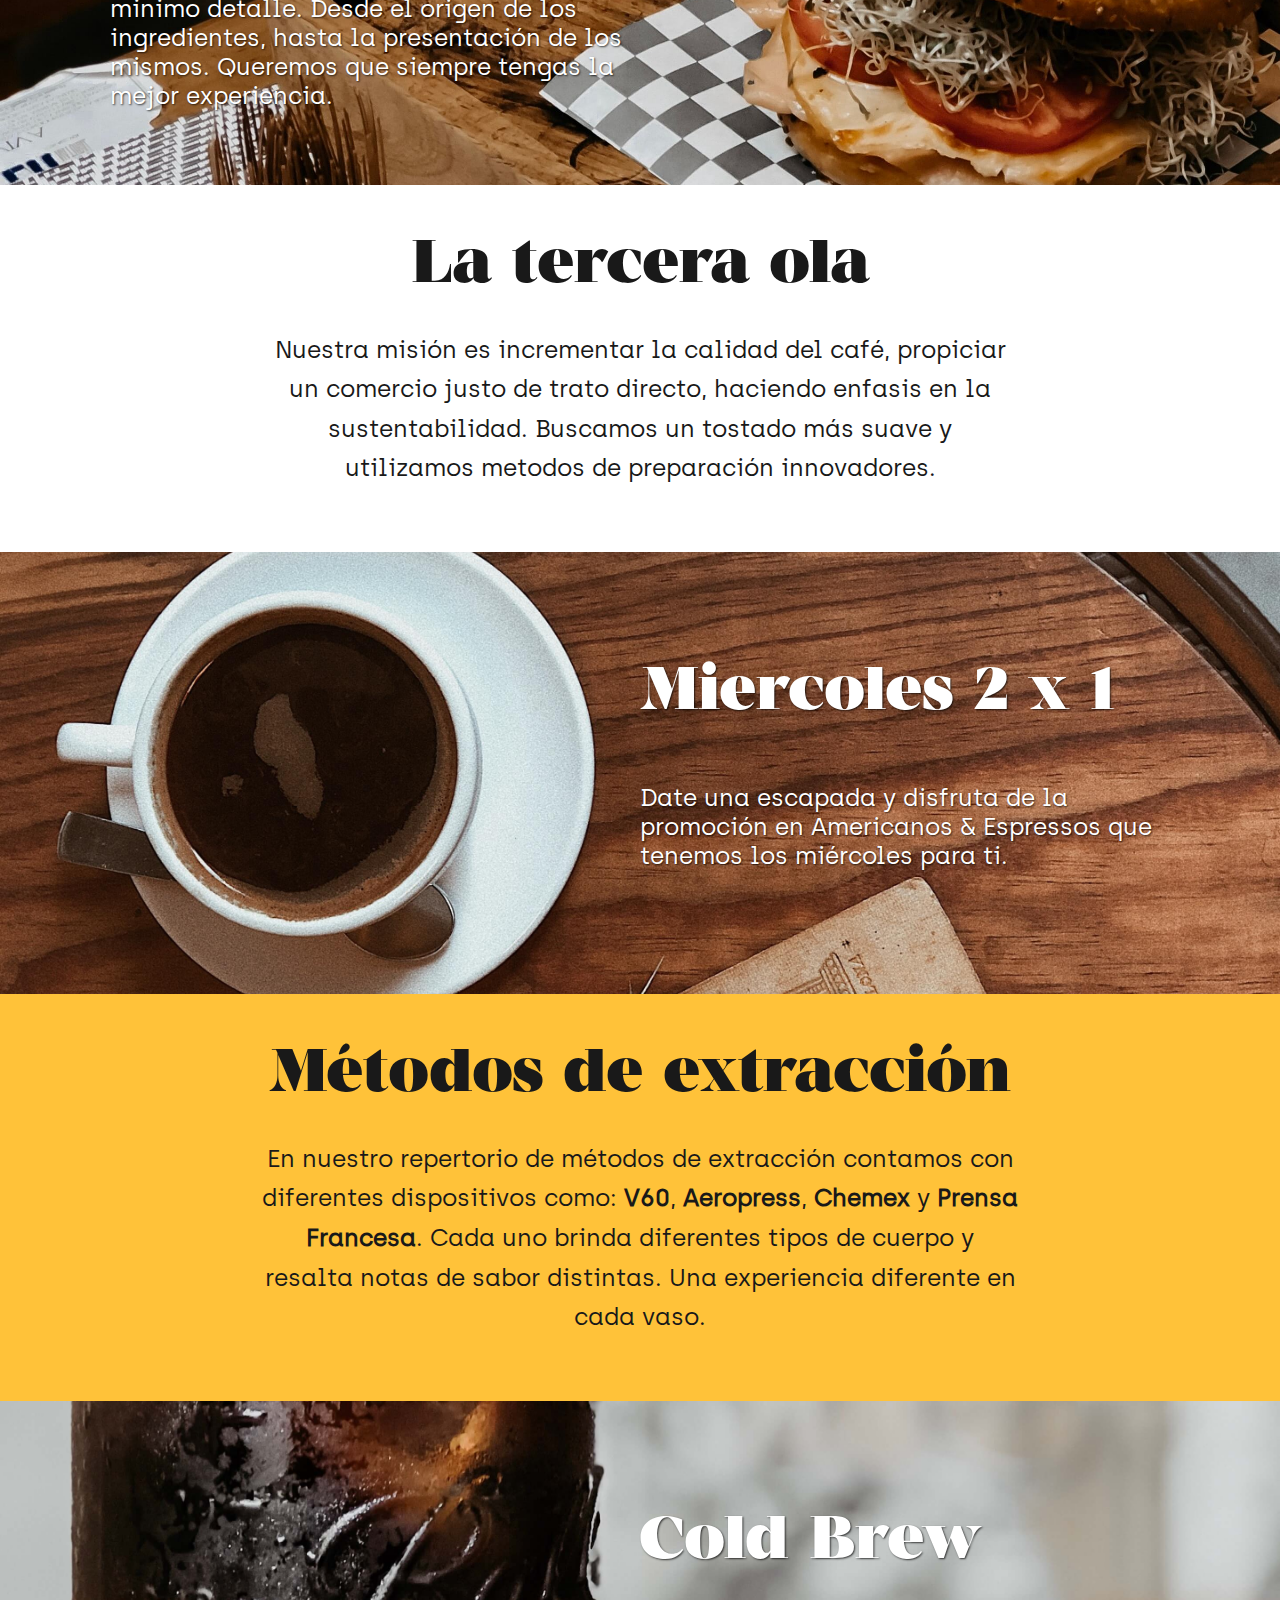
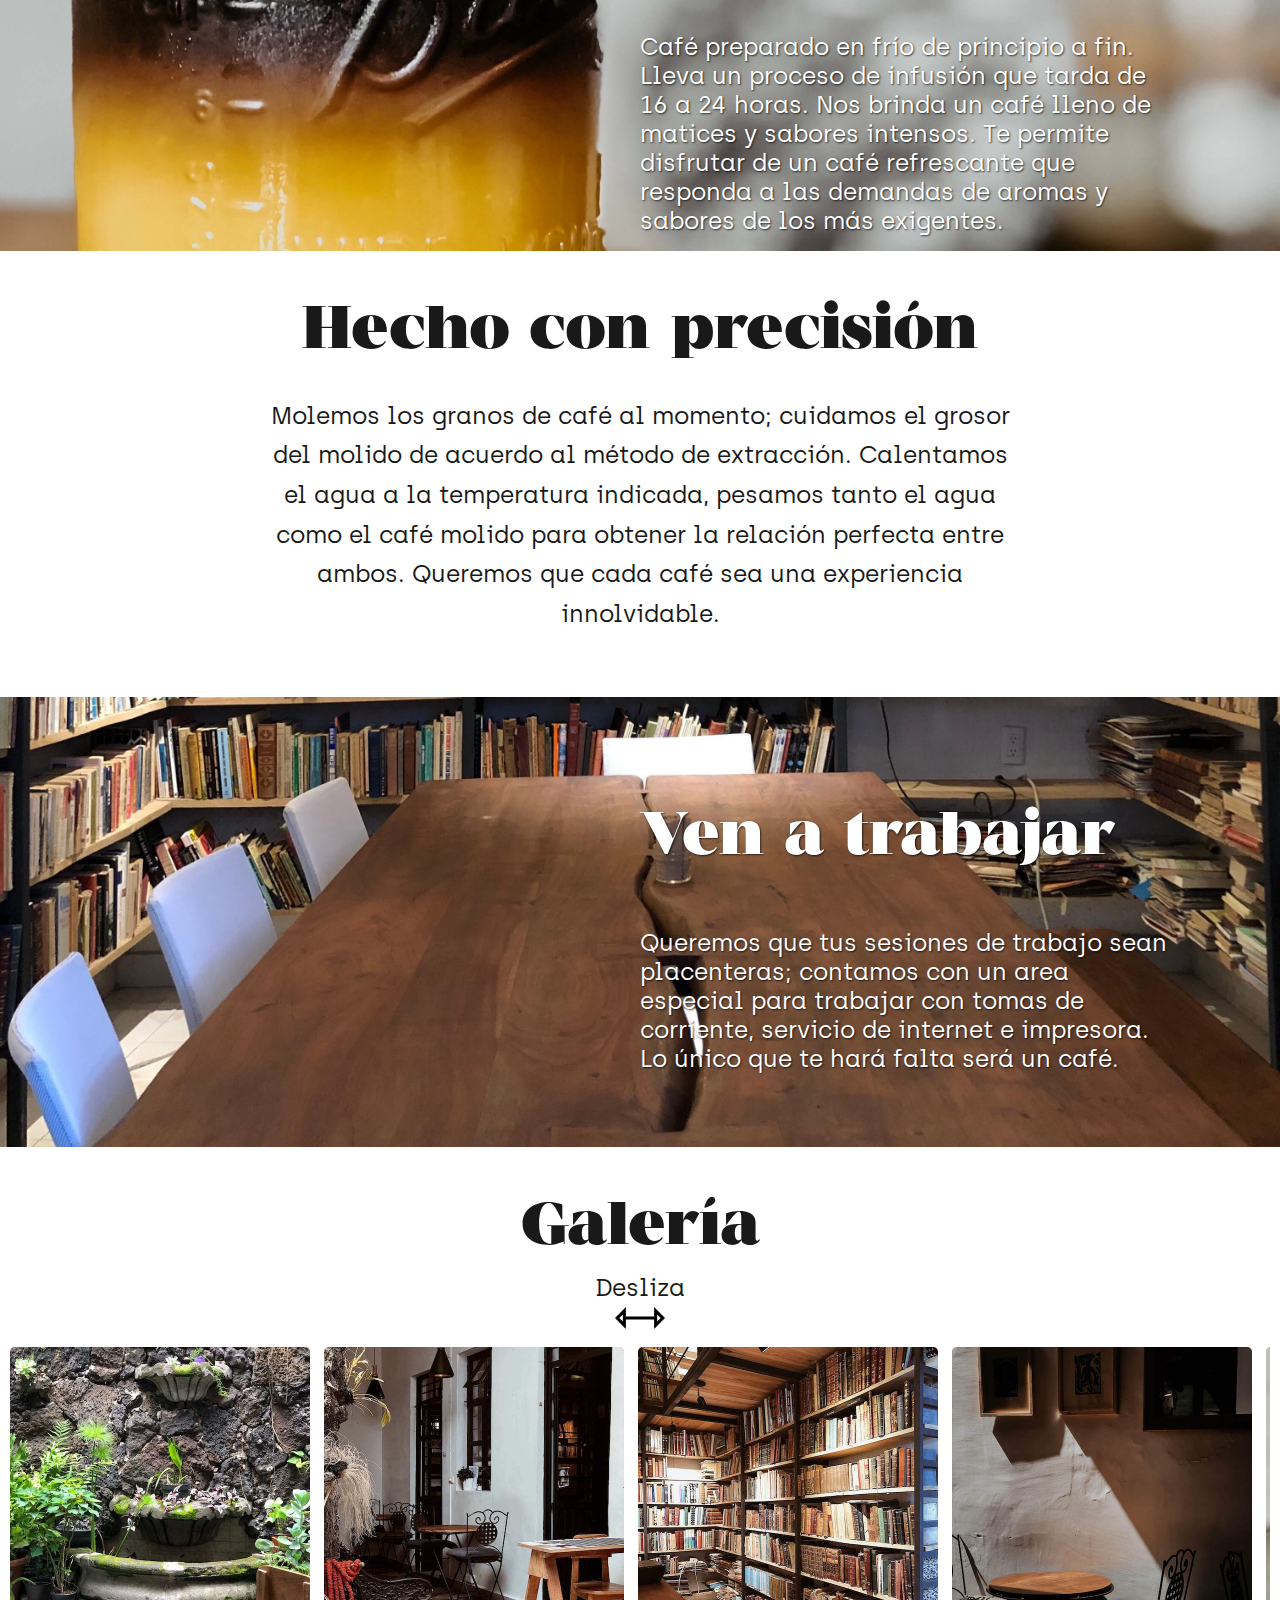
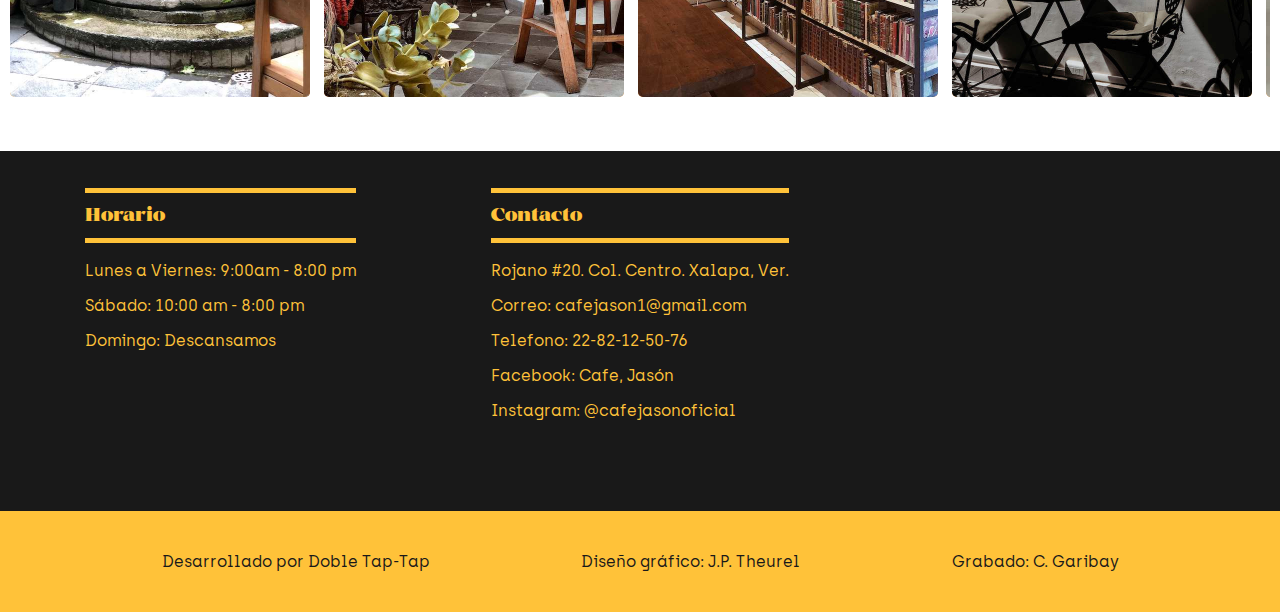
==== commit b9051c85: "updated footer" ====
--- a/index.html
+++ b/index.html
@@ -195,8 +195,8 @@
     </section>
     <footer>
         <div class="footer-content-container wrapper">
+            <p class="footer-link">Desarrollado por <a href="http://dobletaptap.com" target="_blank">Doble Tap-Tap</a></p>
             <p class="footer-link">Diseño gráfico: <a href="https://www.instagram.com/theurel__/" target="_blank">J.P. Theurel</a></p>
-            <p class="footer-link">Desarrollo web: <a href="https://github.com/JoseCrz" target="_blank">J. Cuevas</a></p>
             <p class="footer-link">Grabado: <a href="https://www.instagram.com/carlosgaribaymillan/" target="_blank">C. Garibay</a></p>
         </div>
     </footer>
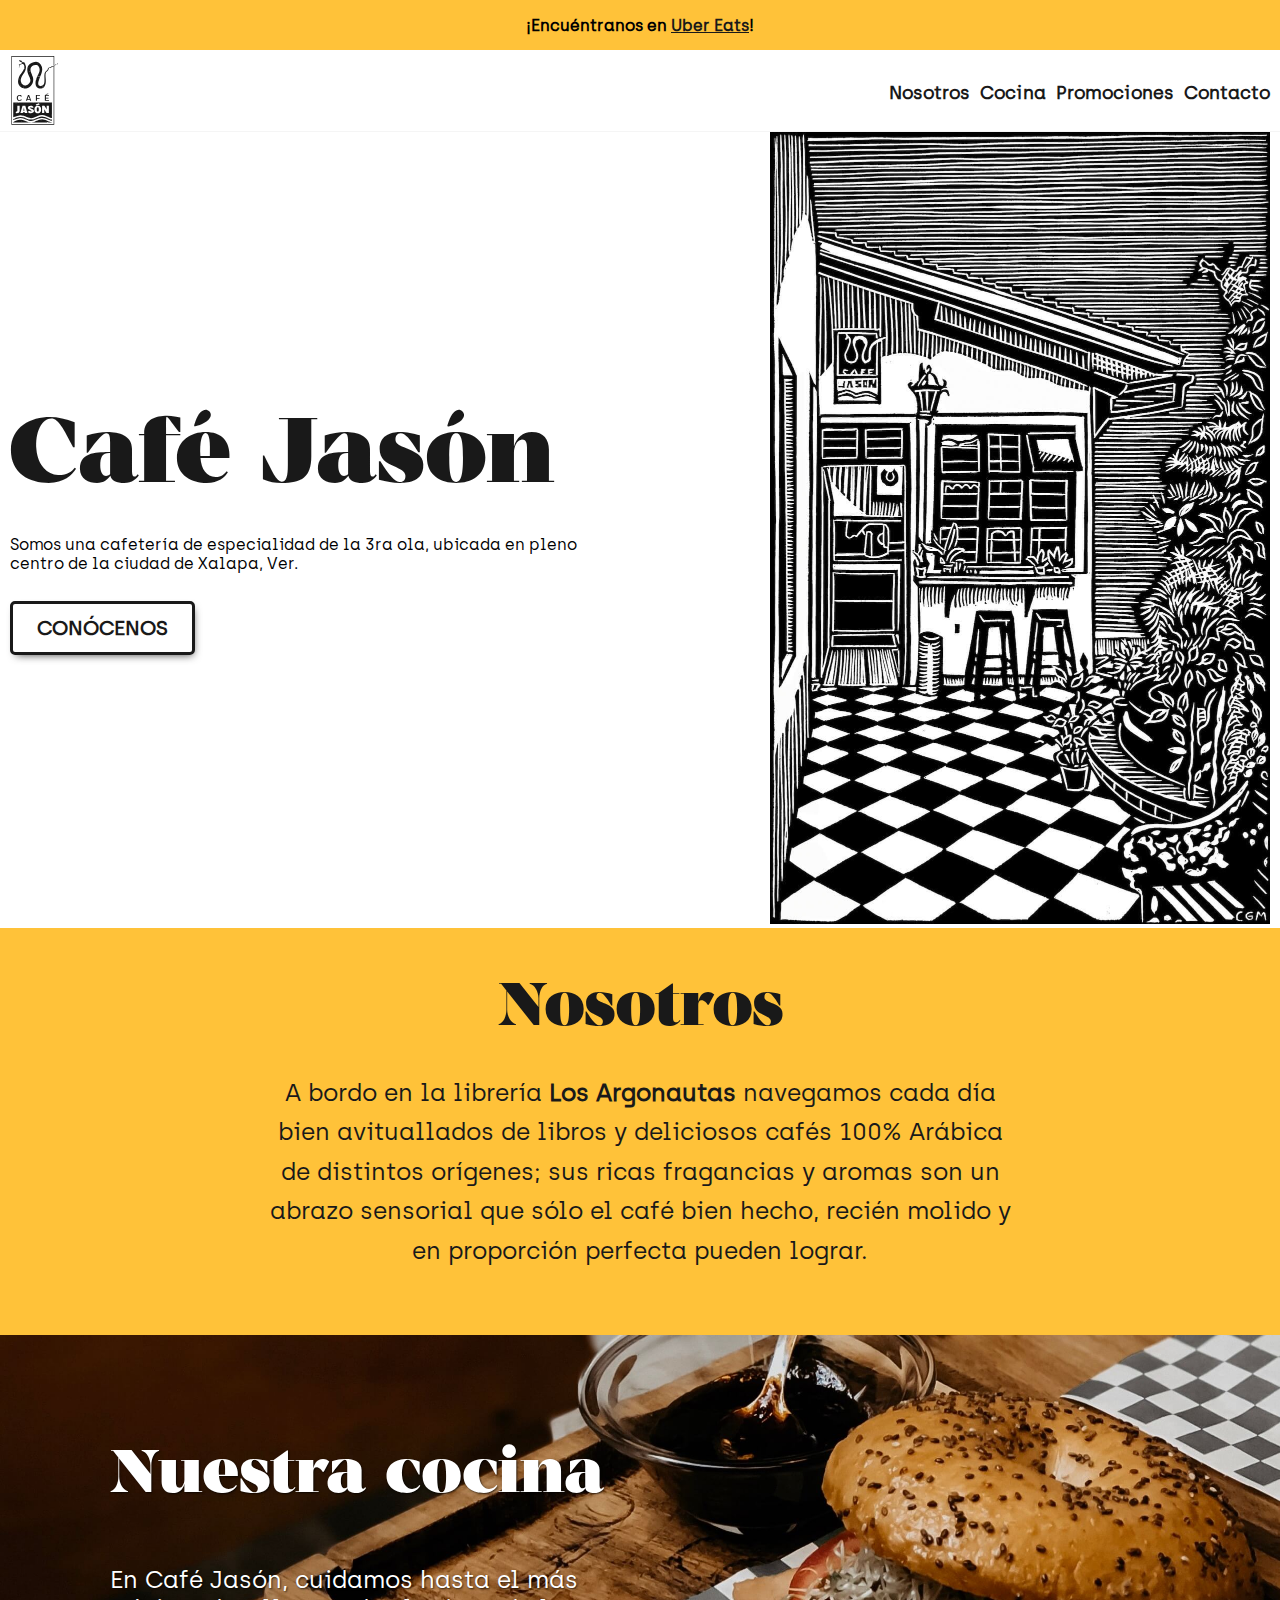
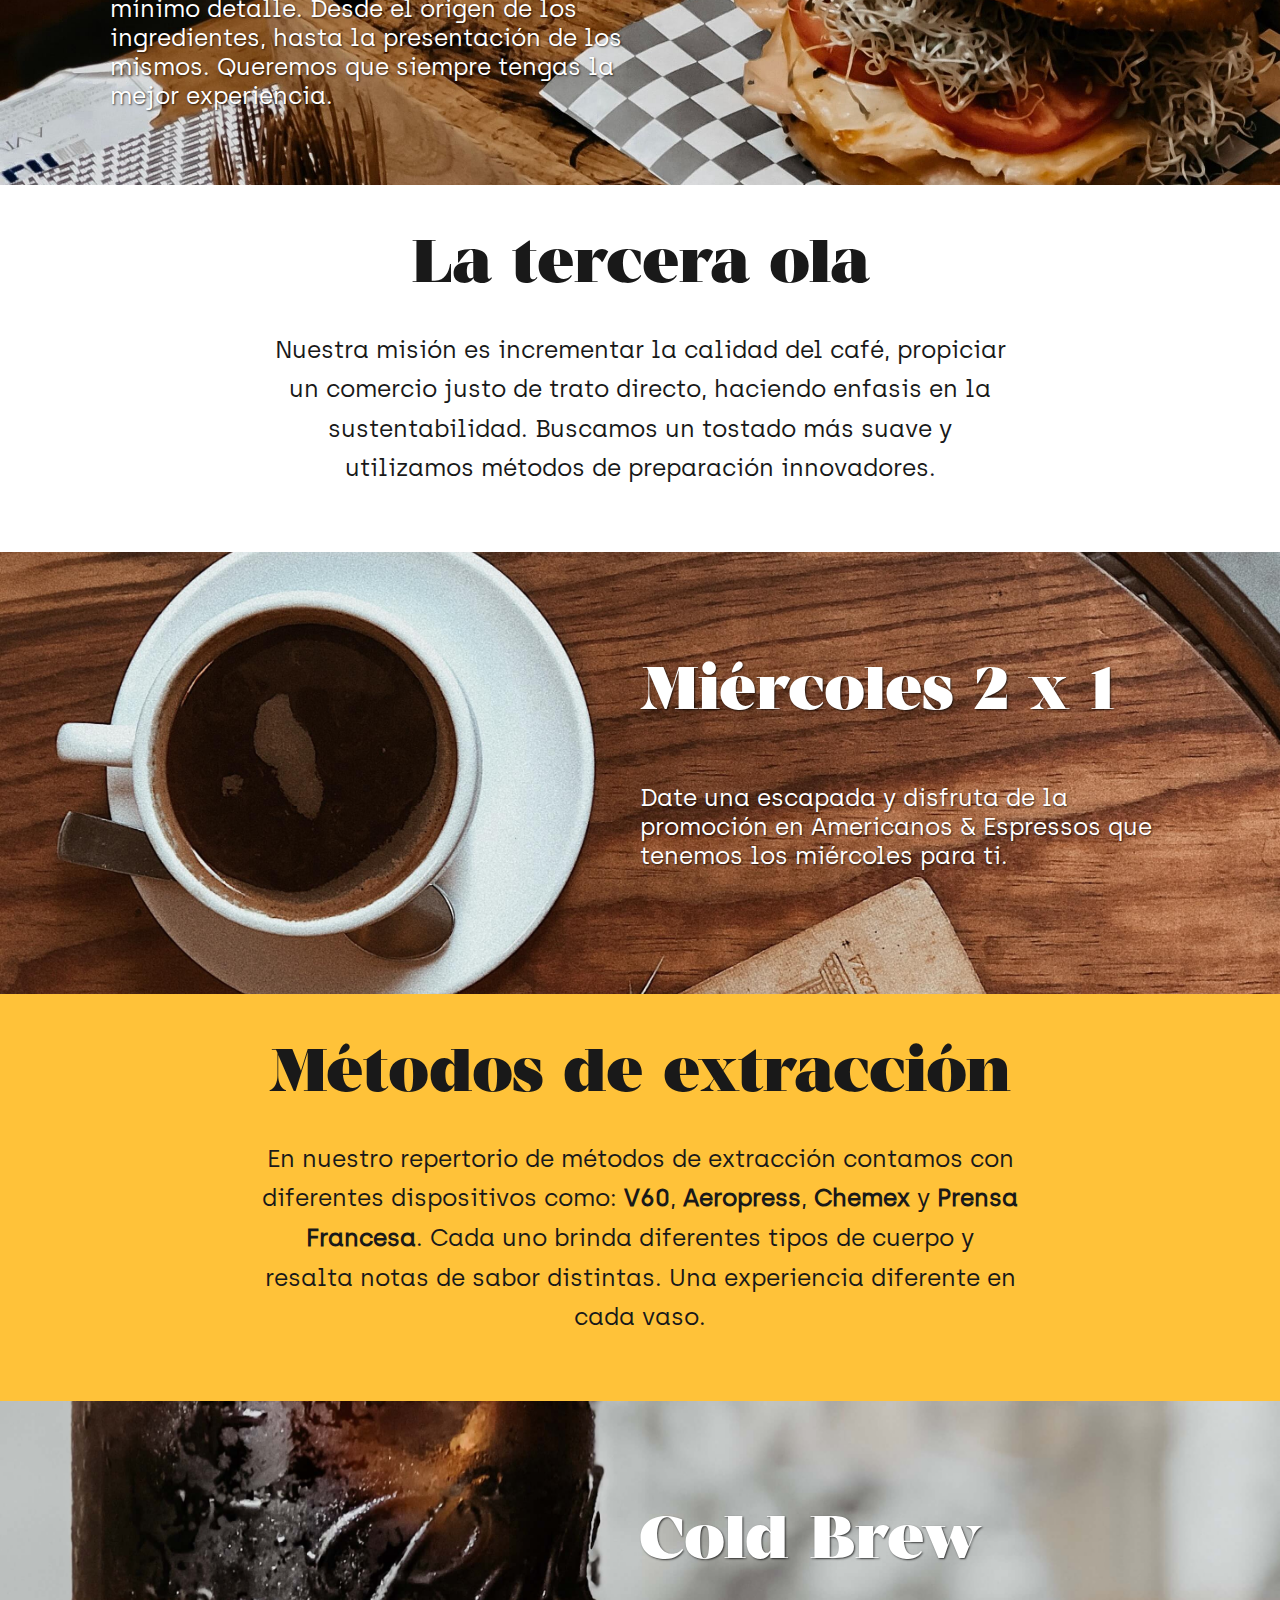
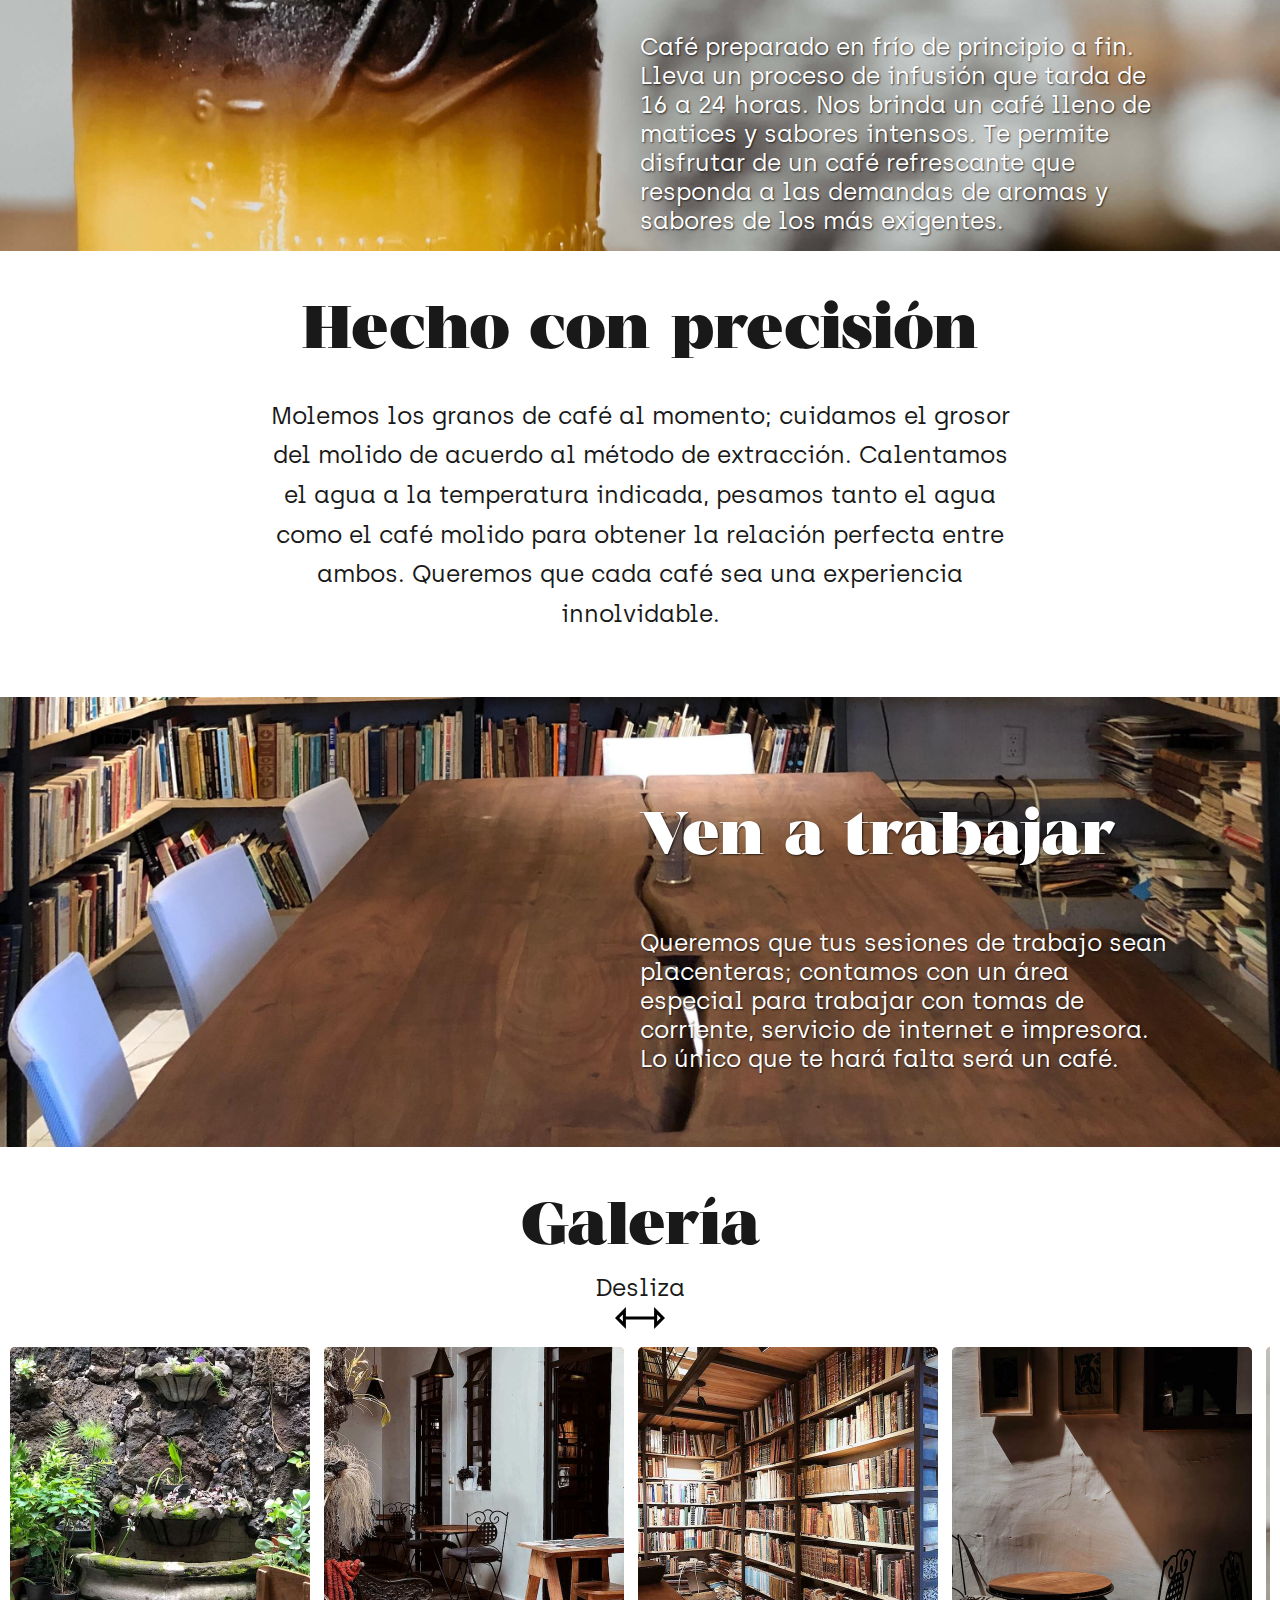
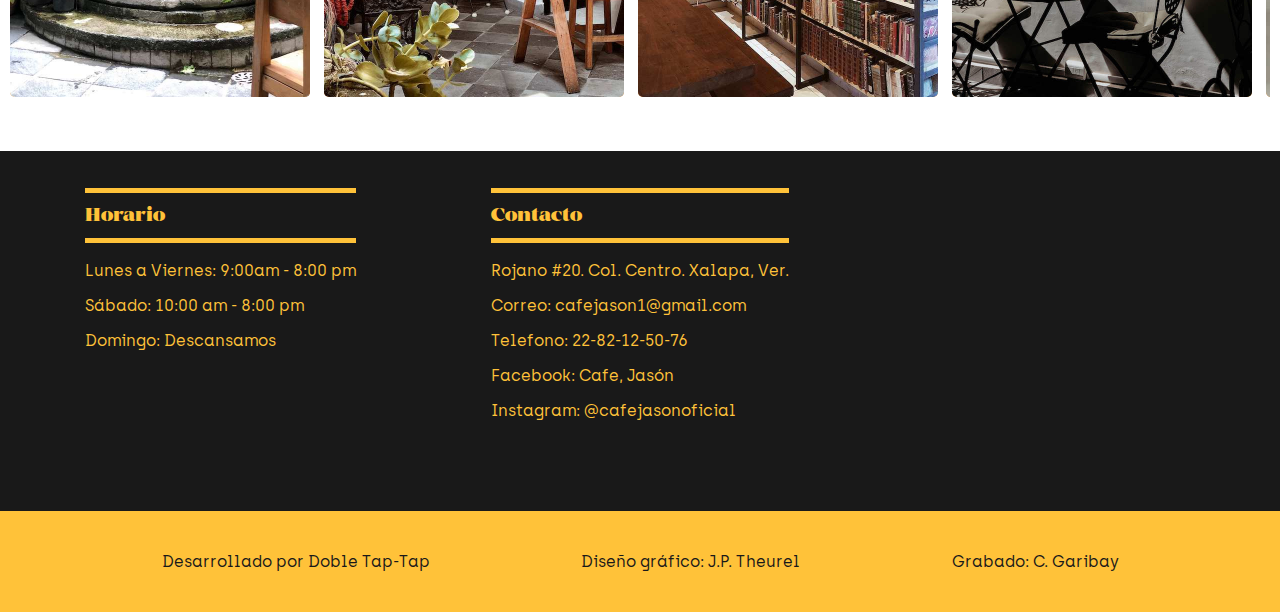
==== commit 61bb0424: "text correction" ====
--- a/index.html
+++ b/index.html
@@ -12,7 +12,7 @@
     <i class="icon-menu burger-button" id="burger-button"></i>
     <header class="">
         <div class="fake-header">
-            <p class="header-message"><strong>¡Encuentranos en <a href="https://www.ubereats.com/es-MX/xalapa/food-delivery/cafe-jason-xalapa/3NsdIr1FREWdpQRIB-o-Zg/" target="_blank">Uber Eats</a>!</strong></p>
+            <p class="header-message"><strong>¡Encuéntranos en <a href="https://www.ubereats.com/es-MX/xalapa/food-delivery/cafe-jason-xalapa/3NsdIr1FREWdpQRIB-o-Zg/" target="_blank">Uber Eats</a>!</strong></p>
         </div>
         <div class="main-header">
             <div class="wrapper">
@@ -67,7 +67,7 @@
             <div class="image-section-text-container">
                 <div class="text-wrapper-left">
                     <h2>Nuestra cocina</h2>
-                    <p>En Café Jasón, cuidamos hasta el más minimo detalle. Desde el origen de los ingredientes, hasta la presentación de los mismos. Queremos que siempre tengas la mejor experiencia.</p>
+                    <p>En Café Jasón, cuidamos hasta el más mínimo detalle. Desde el origen de los ingredientes, hasta la presentación de los mismos. Queremos que siempre tengas la mejor experiencia.</p>
                     <!-- <a href="./menu.html" class="hero-cta yellow">Ve el menú</a> -->
                 </div>
             </div>
@@ -77,7 +77,7 @@
         <div class="wrapper">
             <div class="text-wrapper-centered">
                 <h2>La tercera ola</h2>
-                <p>Nuestra misión es incrementar la calidad del café, propiciar un comercio justo de trato directo, haciendo enfasis en la sustentabilidad. Buscamos un tostado más suave y utilizamos metodos de preparación innovadores.</p>
+                <p>Nuestra misión es incrementar la calidad del café, propiciar un comercio justo de trato directo, haciendo enfasis en la sustentabilidad. Buscamos un tostado más suave y utilizamos métodos de preparación innovadores.</p>
             </div>
         </div>
     </section>
@@ -85,7 +85,7 @@
         <div class="wrapper">
             <div class="image-section-text-container">
                 <div class="text-wrapper-right">
-                    <h2>Miercoles 2 x 1</h2>
+                    <h2>Miércoles 2 x 1</h2>
                     <p>Date una escapada y disfruta de la promoción en Americanos & Espressos que tenemos los miércoles para ti.</p>
                 </div>
             </div>
@@ -123,7 +123,7 @@
                 <div class="text-wrapper-right">
                     <!-- <h2>Trabaja con comodidad</h2> -->
                     <h2>Ven a trabajar</h2>
-                    <p>Queremos que tus sesiones de trabajo sean placenteras; contamos con un area especial para trabajar con tomas de corriente, servicio de internet e impresora. Lo único que te hará falta será un café.</p>
+                    <p>Queremos que tus sesiones de trabajo sean placenteras; contamos con un área especial para trabajar con tomas de corriente, servicio de internet e impresora. Lo único que te hará falta será un café.</p>
                 </div>
             </div>
         </div>
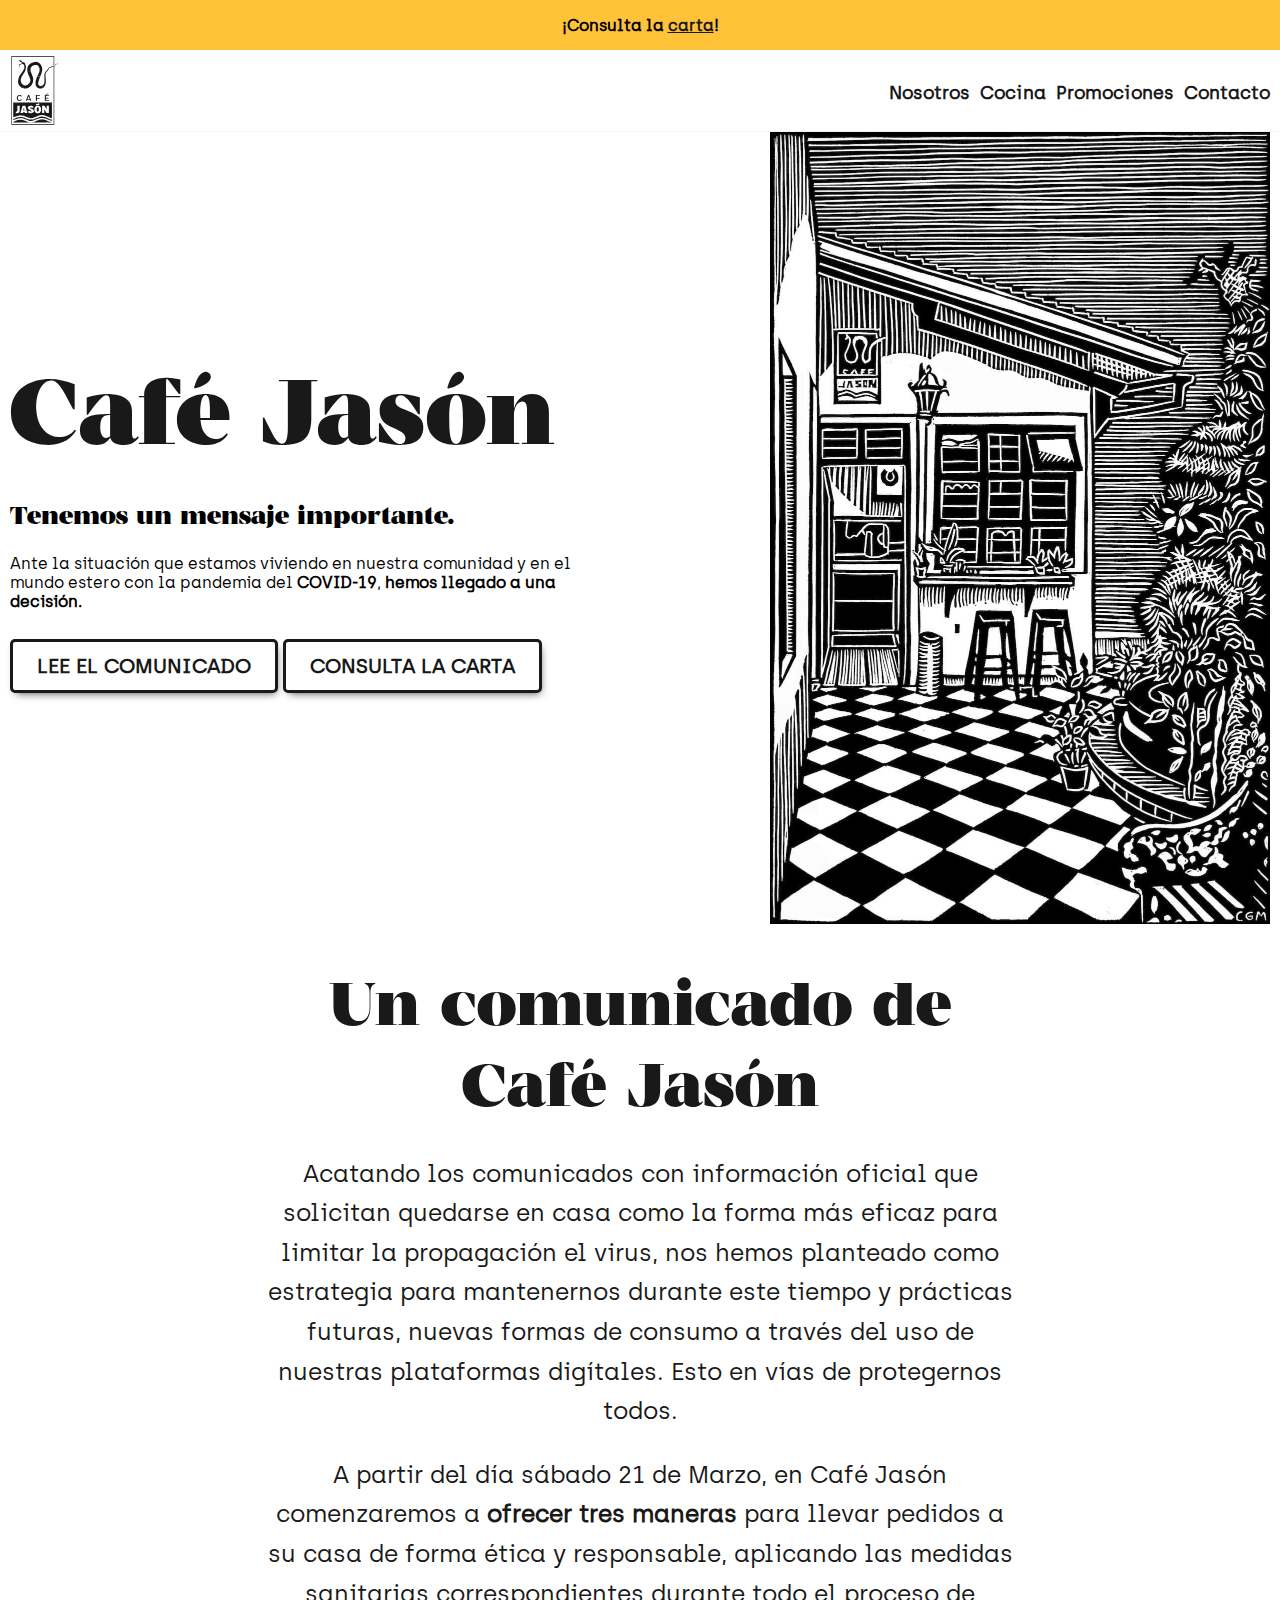
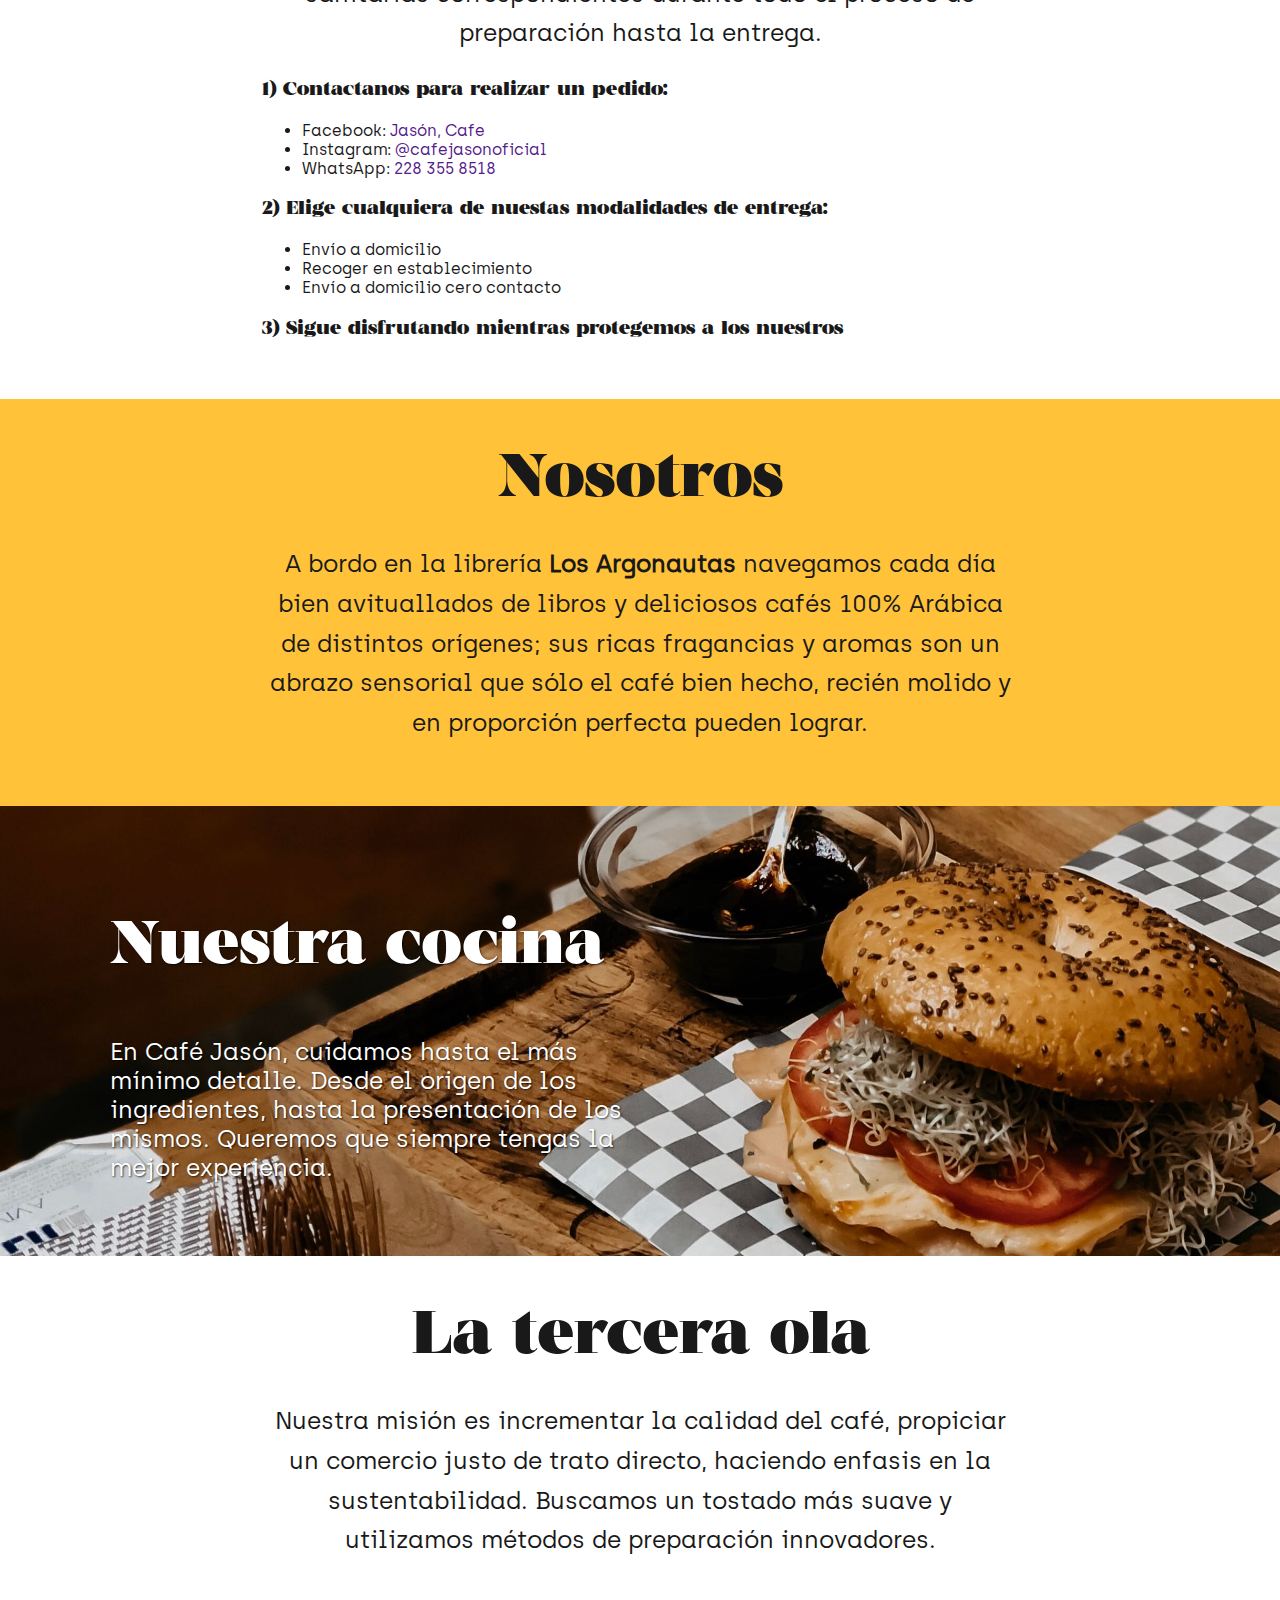
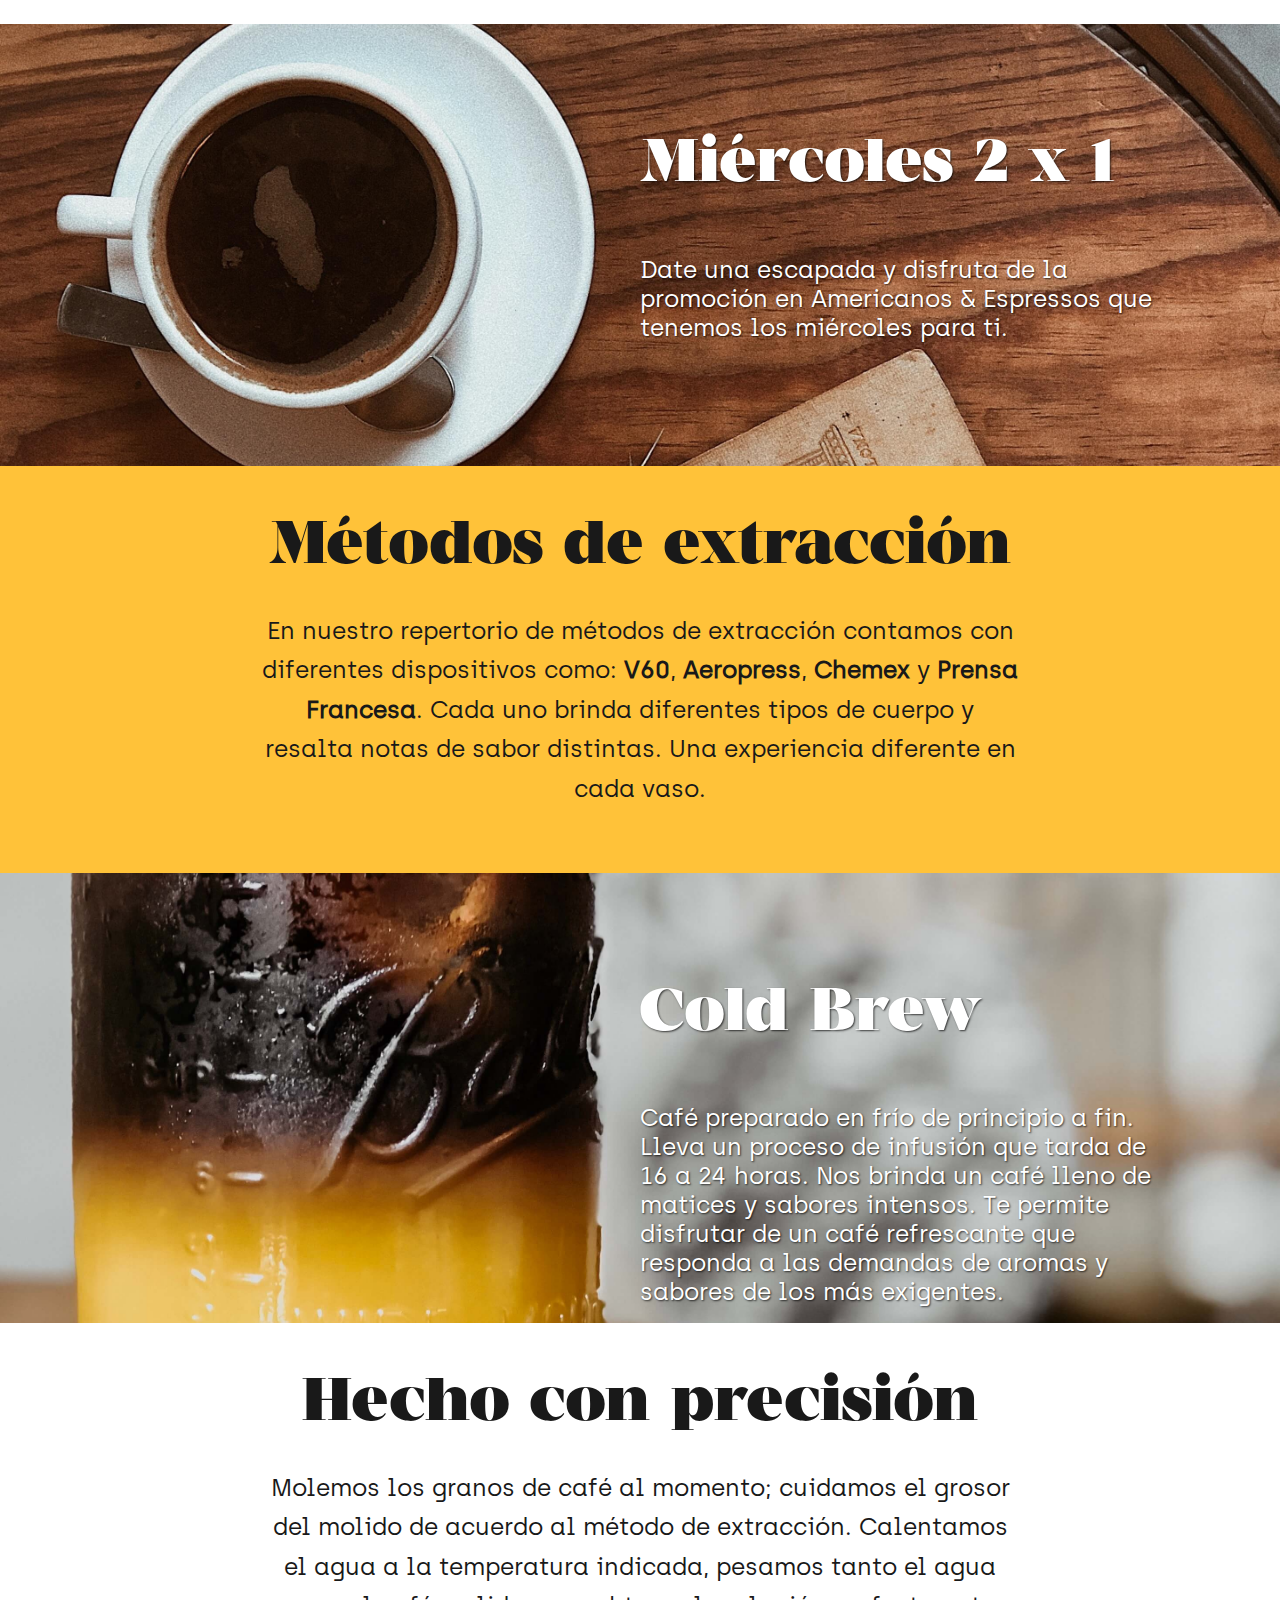
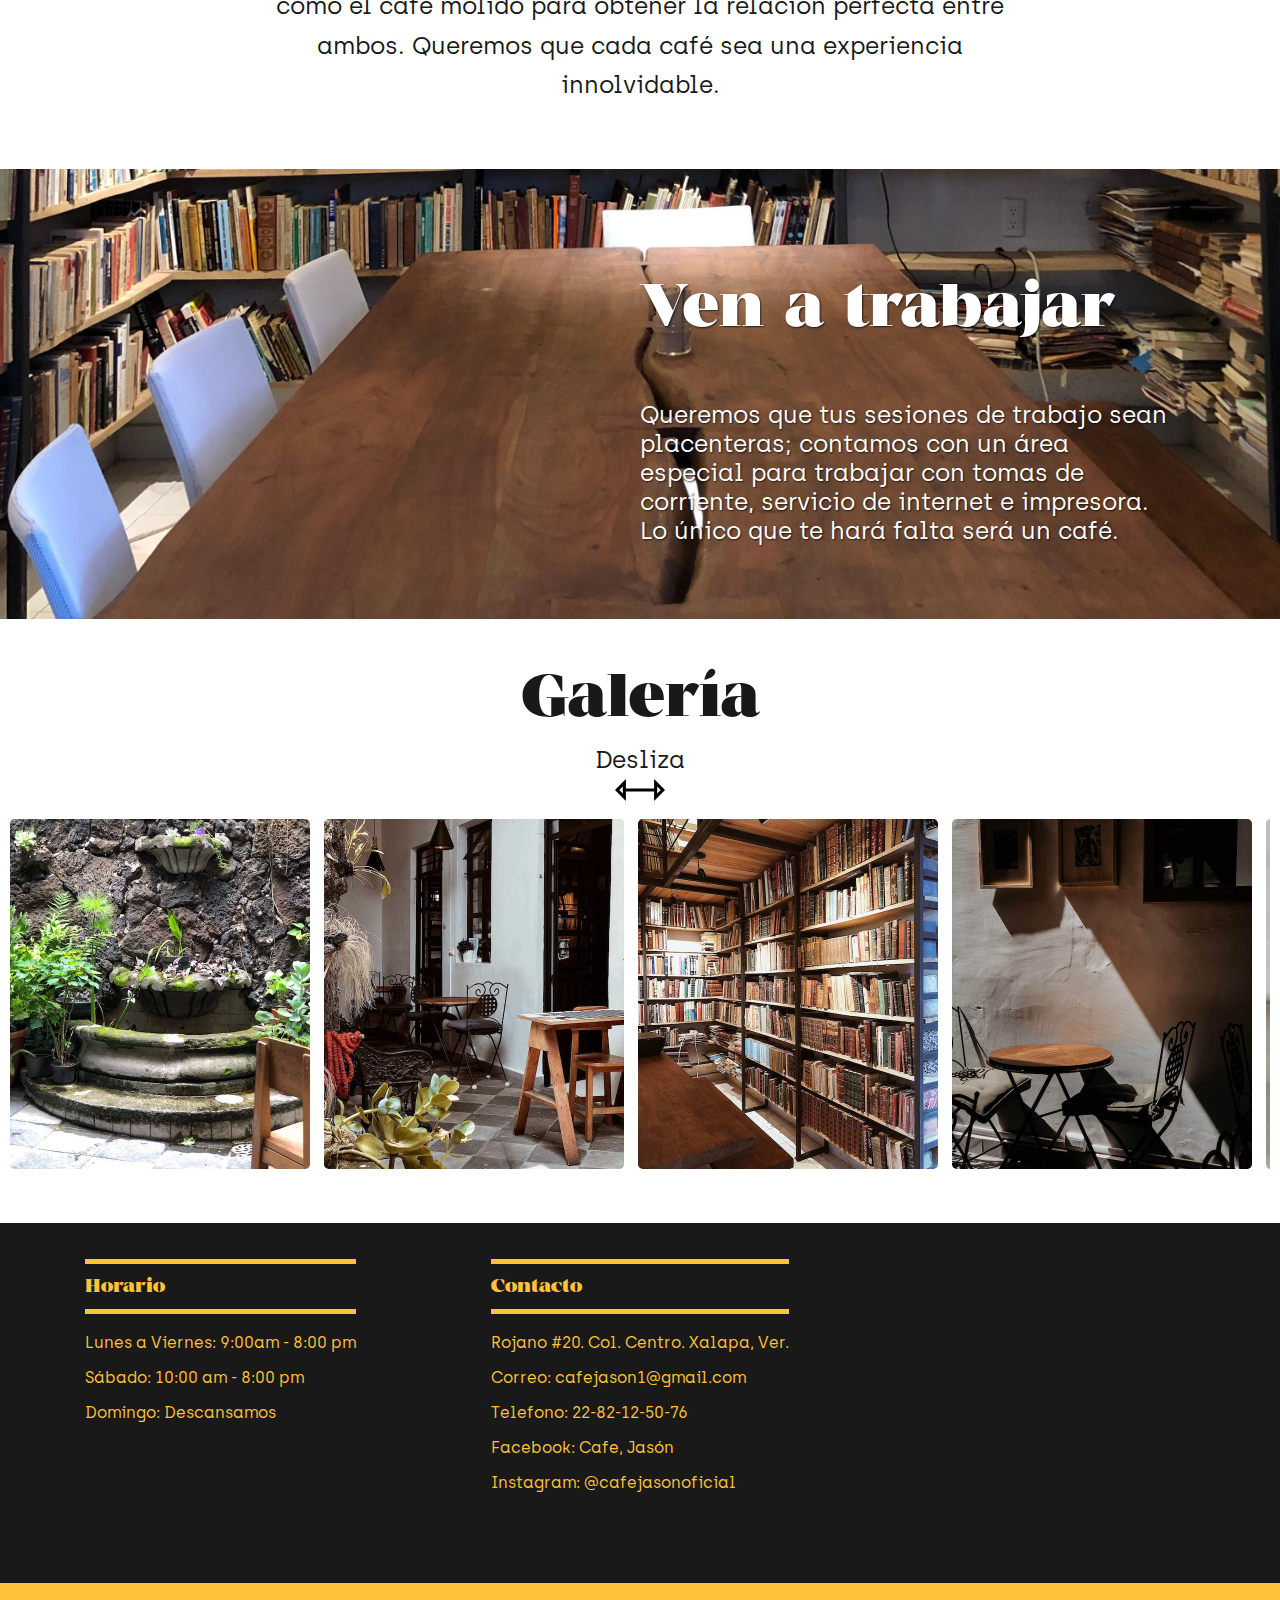
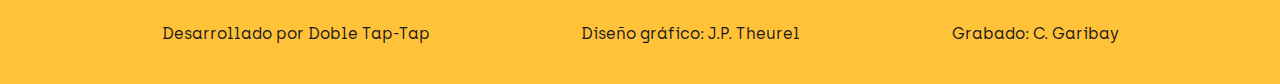
==== commit 9156b417: "added message and menu pdf" ====
--- a/index.html
+++ b/index.html
@@ -12,7 +12,7 @@
     <i class="icon-menu burger-button" id="burger-button"></i>
     <header class="">
         <div class="fake-header">
-            <p class="header-message"><strong>¡Encuéntranos en <a href="https://www.ubereats.com/es-MX/xalapa/food-delivery/cafe-jason-xalapa/3NsdIr1FREWdpQRIB-o-Zg/" target="_blank">Uber Eats</a>!</strong></p>
+            <p class="header-message"><strong>¡Consulta la <a href="./img/carta.pdf" target="_blank">carta</a>!</strong></p>
         </div>
         <div class="main-header">
             <div class="wrapper">
@@ -41,15 +41,43 @@
                 <div class="hero-text">
                     <div class="hero-text-container">
                         <h1>Café Jasón</h1>
-                        <p>Somos una cafetería de especialidad de la 3ra ola, ubicada en pleno centro de la ciudad de Xalapa, Ver.</p>
+                        <h2 >Tenemos un mensaje importante.</h2>
+                        <p>Ante la situación que estamos viviendo en nuestra comunidad y en el mundo estero con la pandemia del <b>COVID-19</b>, <b>hemos llegado a una decisión.</b></p>
+                        <!-- <p>Somos una cafetería de especialidad de la 3ra ola, ubicada en pleno centro de la ciudad de Xalapa, Ver.</p> -->
                         <div class="hero-cta-container">
                             <!-- <a href="./menu.html" class="hero-cta yellow">Ver el menú</a> -->
-                            <a href="#about" class="hero-cta black">Conócenos</a>
+                            <a href="#about" class="hero-cta black">Lee el comunicado</a>
+                            <a href="./img/carta.pdf" class="hero-cta black">Consulta la carta</a>
                         </div>
                     </div>
                 </div>
                 <div class="hero-img-container">
                     <img class="hero-img" src="./img/grabado.jpg" alt="Grabado">
+                </div>
+            </div>
+        </div>
+    </section>
+    <section class="text-section white-section">
+        <div class="wrapper">
+            <div class="text-wrapper-centered">
+                <h2>Un comunicado de Café Jasón</h2>
+                <!-- <p>Ante la situación que estamos viviendo en nuestra comunidad y en el mundo estero con la pandemia del COVID-19, <b>hemos llegado a una decisión:</b></p> -->
+                <p>Acatando los comunicados con información oficial que solicitan quedarse en casa como la forma más eficaz para limitar la propagación el virus, nos hemos planteado como estrategia para mantenernos durante este tiempo y prácticas futuras, nuevas formas de consumo a través del uso de nuestras plataformas digítales. Esto en vías de protegernos todos.</p>
+                <p>A partir del día sábado 21 de Marzo, en Café Jasón comenzaremos a <b>ofrecer tres maneras</b> para llevar pedidos a su casa de forma ética y responsable, aplicando las medidas sanitarias correspondientes durante todo el proceso de preparación hasta la entrega.</p>
+                <div class="instructions">
+                    <h3>1) Contactanos para realizar un pedido:</h3>
+                    <ul class="instructions-list">
+                        <li>Facebook: <a href="">Jasón, Cafe</a></li>
+                        <li>Instagram: <a href="">@cafejasonoficial</a></li>
+                        <li>WhatsApp: <a href="">228 355 8518</a></li>
+                    </ul>
+                    <h3>2) Elige cualquiera de nuestas modalidades de entrega:</h3>
+                    <ul class="instructions-list">
+                        <li>Envío a domicilio</li>
+                        <li>Recoger en establecimiento</li>
+                        <li>Envío a domicilio cero contacto</li>
+                    </ul>
+                    <h3>3) Sigue disfrutando mientras protegemos a los nuestros</h3>
                 </div>
             </div>
         </div>
--- a/css/style.min.css
+++ b/css/style.min.css
@@ -1 +1,2 @@
-@font-face{font-family:Coachella;src:url(../fonts/Coachella-Regular.otf)}@font-face{font-family:Coachella;src:url(../fonts/Coachella-Black.otf);font-weight:700;font-style:bold}@font-face{font-family:Archia;src:url(../fonts/Archia-regular.ttf)}@font-face{font-family:'icomoon';src:url(../fonts/icomoon.eot?tc7q2y);src:url(../fonts/icomoon.eot?tc7q2y#iefix) format("embedded-opentype"),url(../fonts/icomoon.ttf?tc7q2y) format("truetype"),url(../fonts/icomoon.woff?tc7q2y) format("woff"),url(../fonts/icomoon.svg?tc7q2y#icomoon) format("svg");font-weight:400;font-style:normal}:root{--primary-color:#9E9E9E;--dark-primary-color:#616161;--light-primary-color:#FFF;--light-accent-color:#ffc239;--dark-accent-color:#F29C3C;--dark-primary-text:#191919;--light-primary-text:#757575;--divider-color:#F5F5F5;--transparent-black:rgba(0,0,0,0.5)}*{box-sizing:border-box}body{margin:0;padding:0;background:var(--light-primary-color);font-family:Archia,sans-serif}h1,h2,h3,h4,h5,h6{font-family:Coachella,sans-serif}a{text-decoration:none}header{position:-webkit-sticky;position:sticky;top:0;z-index:999}.wrapper{max-width:1280px;margin:0 auto;padding:0 10px;height:inherit}[class^="icon-"],[class*=" icon-"]{font-family:'icomoon'!important;font-style:normal;font-weight:400;font-variant:normal;text-transform:none;line-height:1;-webkit-font-smoothing:antialiased;-moz-osx-font-smoothing:grayscale}.icon-menu:before{content:"\e9bd"}.burger-button{display:none;position:fixed;right:5px;top:0;width:50px;height:50px;font-size:24px;border-radius:50%;line-height:50px;text-align:center;z-index:1000}.fake-header{background:var(--light-accent-color);height:50px;display:flex;justify-content:center;align-items:center}.header-message a{color:var(--dark-primary-text);text-decoration:underline}.header-message a:hover{color:#fff;text-decoration:underline}.main-header{border-bottom:1px solid var(--divider-color);background:#fff}.main-navbar-container{padding-top:5px;display:flex;justify-content:space-between;align-items:center}.logo{margin:0}.main-navbar ul{display:-webkit-box;display:-ms-flexbox;display:flex;-webkit-box-pack:space-evenly;-ms-flex-pack:space-evenly;justify-content:space-evenly;padding:0}.main-navbar li{list-style:none;margin-left:10px}.main-navbar li a{text-decoration:none;color:var(--dark-primary-text);font-weight:700;font-size:18px}.main-navbar li a:hover{color:var(--dark-accent-color)}.hero{background:#fff}.hero-content{display:flex}.hero-text{display:flex;align-items:center}.hero-text-container{max-width:80%}.hero h1{margin:0;font-size:92px;color:var(--dark-primary-text)}.hero-img{width:500px}.hero-cta-container{display:-webkit-box;display:-ms-flexbox;display:flex;padding:12px 0}.hero-cta{display:inline-block;font-weight:700;text-transform:uppercase;font-size:20px;text-align:center;padding:12px 24px;transition:cubic-bezier(0.215,0.610,0.355,1) .3s;border-radius:5px;margin-right:5px;box-shadow:2px 4px 8px -4px rgba(0,0,0,0.75)}.hero-cta.yellow{border:3px solid var(--light-accent-color);color:var(--dark-primary-text);background:var(--light-accent-color)}.hero-cta.black{border:3px solid var(--dark-primary-text);color:var(--dark-primary-text);background:transparent}.hero-cta:hover{cursor:pointer;-webkit-transform:translateY(-3px);transform:translateY(-3px)}.hero-cta:active{-webkit-transform:translateY(3px);transform:translateY(3px)}.logo-container img{width:50px}.menu-navbar{display:-webkit-box;display:-ms-flexbox;display:flex;-webkit-box-pack:justify;-ms-flex-pack:justify;justify-content:space-between;-webkit-box-align:center;-ms-flex-align:center;align-items:center;padding:10px 0}.menu-navbar ul{display:-webkit-box;display:-ms-flexbox;display:flex;-webkit-box-pack:space-evenly;-ms-flex-pack:space-evenly;justify-content:space-evenly}.menu-navbar li{list-style:none;margin-left:10px}.menu-navbar li a{text-decoration:none;color:var(--dark-primary-text);font-weight:700;font-size:18px}.menu-navbar li a:hover{color:#fff}.text-section{text-align:center;padding:40px 0}.text-section h2{font-size:60px;margin:0}.text-section p{font-size:24px;line-height:1.65}.yellow-section{background:var(--light-accent-color);color:var(--dark-primary-text)}.white-section{background:var(--light-primary-color);color:var(--dark-primary-text)}.black-section{background:var(--dark-primary-text);color:var(--light-accent-color)}.gray-section{background:#6A6D6D;color:var(--light-accent-color)}.text-wrapper-centered{width:60%;margin:0 auto}.text-wrapper-left{width:50%}.text-wrapper-right{width:50%;margin-left:auto}#kitchen{background-image:url(../img/cocina.JPG)}#miercoles{background-image:url(../img/miercoles.JPG)}#cold{background-image:url(../img/coldbrew.jpg)}#work{background-image:url(../img/table.JPG)}.img-section{max-height:50vh;background-repeat:no-repeat;background-size:cover;background-position:center;color:#fff;padding:100px}.img-section h2{font-size:60px;margin-top:0;text-shadow:1px 1px 2px rgba(0,0,0,0.7)}.img-section p{font-size:24px;text-shadow:1px 1px 2px rgba(0,0,0,0.7)}#menu-preview{background:#fff}.cta-button{display:inline-block;text-decoration:none;color:var(--dark-primary-text);text-transform:uppercase;background:var(--light-accent-color);padding:12px 24px;font-weight:700;font-size:18px;font-family:Coachella;border-radius:5px;-webkit-transition:cubic-bezier(0.215,0.610,0.355,1) .3s;transition:cubic-bezier(0.215,0.610,0.355,1) .3s}.cta-button:hover{-webkit-transform:translateY(-3px);transform:translateY(-3px)}.cta-button:active{-webkit-transform:translateY(3px);transform:translateY(3px)}.sides-container{display:-webkit-box;display:-ms-flexbox;display:flex;height:100vh}.left,.right{width:50vw;height:inherit}.side-img{height:inherit;width:inherit;background-size:cover;background-position:center top;background-repeat:no-repeat}.side.content{display:-webkit-box;display:-ms-flexbox;display:flex;-webkit-box-pack:center;-ms-flex-pack:center;justify-content:center;-webkit-box-align:center;-ms-flex-align:center;align-items:center;height:inherit}.side-content-container{padding:50px}.side h2{font-size:50px;margin:0}.side p{font-size:20px;margin-bottom:28px}.right.side.img .side-img{background-image:url(../img/food.JPG)}.left.side.img .side-img{background-image:url(../img/alejandro.JPG)}.carousel{width:100%;overflow:scroll;position:relative}.carousel-container{white-space:nowrap;padding-bottom:10px}.carousel-item{width:300px;height:350px;background:var(--dark-accent-color);margin-right:10px;display:inline-block;transition:450ms all;transform-origin:center left;border-radius:5px;overflow:hidden;position:relative}.carousel-item-img{width:100%;height:100%;object-fit:cover}.carousel-item-details{background:linear-gradient(to top,rgba(0,0,0,.9) 0%,rgba(0,0,0,0) 100%);font-size:10px;color:#fff;transition:450ms opacity;position:absolute;top:0;right:0;left:0;bottom:0}.scroll-text{margin:0;margin-bottom:-15px;font-size:12px}.scroll-img{margin:0}.squares-container{display:-webkit-box;display:-ms-flexbox;display:flex;align-items:center;height:40vh}.square{width:34%;height:90%;display:-webkit-box;display:-ms-flexbox;display:flex;-webkit-box-pack:center;-ms-flex-pack:center;justify-content:center;-webkit-box-align:center;-ms-flex-align:center}.square-content{font-size:18px}.square-title{border-top:5px solid;border-bottom:5px solid;padding:10px 0}.info-link{color:var(--light-accent-color)}.info-link:hover{color:#fff;text-decoration:underline}.black{background:var(--dark-primary-text);color:var(--light-accent-color)}.black .square-title{border-color:var(--light-accent-color)}.yellow .square-title{border-color:var(--dark-primary-text)}.yellow{background:var(--light-accent-color);color:var(--dark-primary-text)}.white{background:#fff}.google-maps{width:100%;height:100%}footer{background:var(--light-accent-color);color:var(--dark-primary-text);padding:25px 0}.footer-content-container{display:-webkit-box;display:-ms-flexbox;display:flex;-webkit-box-pack:space-evenly;-ms-flex-pack:space-evenly;justify-content:space-evenly}.footer-content-container a{color:var(--dark-primary-text)}.footer-content-container a:hover{color:var(--light-primary-color)}.menu-wrapper{max-width:1200px;margin:0 auto}#menu h2{margin:0;font-size:60px;letter-spacing:2px;font-weight:700;text-transform:uppercase;color:var(--light-accent-color)}#menu h2 span{background:transparent;border:4px solid var(--light-accent-color);padding:10px 20px}.menu-banner{background-repeat:no-repeat;background-size:cover;background-position:center;height:380px;display:-webkit-box;display:-ms-flexbox;display:flex;-webkit-box-pack:center;-ms-flex-pack:center;justify-content:center;-webkit-box-align:center;-ms-flex-align:center;align-items:center}#cafe .menu-banner{background-image:linear-gradient(var(--transparent-black),var(--transparent-black)),url(../img/cafe-banner.jpg)}#brew-bar .menu-banner{background-image:linear-gradient(var(--transparent-black),var(--transparent-black)),url(../img/brew-bar-banner.png)}#bagels .menu-banner{background-image:linear-gradient(var(--transparent-black),var(--transparent-black)),url(../img/bagels-banner.jpg)}#no-coffee .menu-banner{background-image:linear-gradient(var(--transparent-black),var(--transparent-black)),url(../img/no-coffee-banner.jpg)}#desserts .menu-banner{background-image:linear-gradient(var(--transparent-black),var(--transparent-black)),url(../img/desserts-banner.JPG)}.items-container{margin-top:100px;margin-bottom:100px;display:-webkit-box;display:-ms-flexbox;display:flex;-webkit-box-pack:justify;-ms-flex-pack:justify;-ms-flex-wrap:wrap;flex-wrap:wrap}.item-card{width:380px;margin:0 10px 30px;text-align:center;color:var(--dark-primary-text);overflow:hidden}.item-card h3{font-size:26px;letter-spacing:3px;text-transform:uppercase;margin:10px 0}.item-card hr{border:1px solid var(--light-accent-color);width:80px;margin-bottom:10px}.item-description{color:var(--light-primary-text);font-size:14px}.item-img-container img{width:100%;-o-object-fit:cover;object-fit:cover}.price{font-size:18px;display:block;margin:0 auto;width:60px;color:var(--dark-accent-color);margin-bottom:10px}.price-disclaimer{text-align:center}@media screen and (orientation: portrait){.hero h1{text-align:center}.hero p{margin:0}.hero-content{flex-direction:column;align-items:center}.hero-text{margin-bottom:10px}.hero-text-container{margin:0 auto}.hero-cta-container{justify-content:center}}@media screen and (max-width: 1200px){.hero h1{font-size:64px}.menu-wrapper{max-width:1000px}.items-container{justify-content:space-between}.item-card{width:480px}.item-img-container img{height:392px}.sides-container{height:50vh}}@media screen and (max-width: 1024px){.hero-cta{font-size:16px}.menu-wrapper{max-width:800px}.item-card{width:380px}.item-img-container img{height:auto}}@media screen and (max-width: 834px){.menu-wrapper{max-width:600px}.item-card{width:100%}}@media screen and (max-width: 767px){.burger-button{display:block}.main-navbar-container{display:block}.main-navbar{position:fixed;background:#fff;z-index:3;top:0;left:-100vw;width:100vw;height:100vh;display:flex;justify-content:center;align-items:center;transition:cubic-bezier(0.215,0.610,0.355,1) .4s all}.main-navbar.active{left:0}.main-navbar-container .logo{text-align:center}.main-navbar ul{height:50%;margin:0;display:flex;flex-flow:column;justify-content:space-between}.main-navbar ul li{text-align:center;margin:0}.main-navbar li a{justify-content:center;font-size:32px}}@media screen and (max-width:414px){.logo img{width:30px}.hero h1{font-size:46px}.hero-img{width:100%}.hero-cta{padding:12px 6px}.text-wrapper-centered{width:90%}.text-section h2,.img-section h2{font-size:42px}.text-section p,.img-section p{font-size:18px}.text-section figure{margin:0}.img-section{padding:1px 0;height:50vh;text-align:center}.img-section h2{margin:0}.img-section p{margin-top:5px;margin-bottom:18px}.image-section-text-container{height:inherit;display:flex;align-items:center}.text-wrapper-left,.text-wrapper-right{width:initial}#kitchen{background-image:linear-gradient(var(--transparent-black),var(--transparent-black)),url(../img/cocina.JPG)}#miercoles{background-image:linear-gradient(var(--transparent-black),var(--transparent-black)),url(../img/miercoles.JPG)}#cold{background-image:linear-gradient(var(--transparent-black),var(--transparent-black)),url(../img/coldbrew.jpg)}#work{background-image:linear-gradient(var(--transparent-black),var(--transparent-black)),url(../img/table.JPG)}.squares-container{flex-direction:column;height:unset}.square{width:100%;height:initial}.square div{width:inherit}.square.map{height:50vh}.google-maps{height:95%}.footer-content-container{flex-direction:column}.footer-link{margin:5px 0}.carousel{padding:0}.carousel-container{margin:0}}+@font-face{font-family:Coachella;src:url("../fonts/Coachella-Regular.otf")}@font-face{font-family:Coachella;src:url("../fonts/Coachella-Black.otf");font-weight:700;font-style:bold}@font-face{font-family:Archia;src:url("../fonts/Archia-regular.ttf")}@font-face{font-family:'icomoon';src:url("../fonts/icomoon.eot?tc7q2y");src:url("../fonts/icomoon.eot?tc7q2y#iefix") format("embedded-opentype"),url("../fonts/icomoon.ttf?tc7q2y") format("truetype"),url("../fonts/icomoon.woff?tc7q2y") format("woff"),url("../fonts/icomoon.svg?tc7q2y#icomoon") format("svg");font-weight:normal;font-style:normal}:root{--primary-color: #9E9E9E;--dark-primary-color: #616161;--light-primary-color: #FFF;--light-accent-color: #ffc239;--dark-accent-color: #F29C3C;--dark-primary-text: #191919;--light-primary-text: #757575;--divider-color: #F5F5F5;--transparent-black: rgba(0, 0, 0, 0.5)}*{-webkit-box-sizing:border-box;box-sizing:border-box}body{margin:0;padding:0;background:var(--light-primary-color);font-family:Archia, sans-serif}h1,h2,h3,h4,h5,h6{font-family:Coachella, sans-serif}a{text-decoration:none}header{position:-webkit-sticky;position:sticky;top:0;z-index:999}.wrapper{max-width:1280px;margin:0 auto;padding:0 10px;height:inherit}[class^="icon-"],[class*=" icon-"]{font-family:'icomoon' !important;font-style:normal;font-weight:normal;font-variant:normal;text-transform:none;line-height:1;-webkit-font-smoothing:antialiased;-moz-osx-font-smoothing:grayscale}.icon-menu:before{content:"\e9bd"}.burger-button{display:none;position:fixed;right:5px;top:0px;width:50px;height:50px;font-size:24px;border-radius:50%;line-height:50px;text-align:center;z-index:1000}.fake-header{background:var(--light-accent-color);height:50px;display:-webkit-box;display:-ms-flexbox;display:flex;-webkit-box-pack:center;-ms-flex-pack:center;justify-content:center;-webkit-box-align:center;-ms-flex-align:center;align-items:center}.header-message a{color:var(--dark-primary-text);text-decoration:underline}.header-message a:hover{color:white;text-decoration:underline}.main-header{border-bottom:1px solid var(--divider-color);background:white}.main-navbar-container{padding-top:5px;display:-webkit-box;display:-ms-flexbox;display:flex;-webkit-box-pack:justify;-ms-flex-pack:justify;justify-content:space-between;-webkit-box-align:center;-ms-flex-align:center;align-items:center}.logo{margin:0}.main-navbar ul{display:-webkit-box;display:-ms-flexbox;display:flex;-webkit-box-pack:space-evenly;-ms-flex-pack:space-evenly;justify-content:space-evenly;padding:0}.main-navbar li{list-style:none;margin-left:10px}.main-navbar li a{text-decoration:none;color:var(--dark-primary-text);font-weight:700;font-size:18px}.main-navbar li a:hover{color:var(--dark-accent-color)}.hero{background:white}.hero-content{display:-webkit-box;display:-ms-flexbox;display:flex}.hero-text{display:-webkit-box;display:-ms-flexbox;display:flex;-webkit-box-align:center;-ms-flex-align:center;align-items:center}.hero-text-container{max-width:80%}.hero h1{margin:0;font-size:92px;color:var(--dark-primary-text)}.hero-img{width:500px}.hero-cta-container{display:-webkit-box;display:-ms-flexbox;display:flex;padding:12px 0px}.hero-cta{display:inline-block;font-weight:700;text-transform:uppercase;font-size:20px;text-align:center;padding:12px 24px;-webkit-transition:cubic-bezier(0.215, 0.61, 0.355, 1) 0.3s;transition:cubic-bezier(0.215, 0.61, 0.355, 1) 0.3s;border-radius:5px;margin-right:5px;-webkit-box-shadow:2px 4px 8px -4px rgba(0,0,0,0.75);box-shadow:2px 4px 8px -4px rgba(0,0,0,0.75)}.hero-cta.yellow{border:3px solid var(--light-accent-color);color:var(--dark-primary-text);background:var(--light-accent-color)}.hero-cta.black{border:3px solid var(--dark-primary-text);color:var(--dark-primary-text);background:transparent}.hero-cta:hover{cursor:pointer;-webkit-transform:translateY(-3px);transform:translateY(-3px)}.hero-cta:active{-webkit-transform:translateY(3px);transform:translateY(3px)}.logo-container img{width:50px}.menu-navbar{display:-webkit-box;display:-ms-flexbox;display:flex;-webkit-box-pack:justify;-ms-flex-pack:justify;justify-content:space-between;-webkit-box-align:center;-ms-flex-align:center;align-items:center;padding:10px 0}.menu-navbar ul{display:-webkit-box;display:-ms-flexbox;display:flex;-webkit-box-pack:space-evenly;-ms-flex-pack:space-evenly;justify-content:space-evenly}.menu-navbar li{list-style:none;margin-left:10px}.menu-navbar li a{text-decoration:none;color:var(--dark-primary-text);font-weight:700;font-size:18px}.menu-navbar li a:hover{color:white}.text-section{text-align:center;padding:40px 0}.text-section h2{font-size:60px;margin:0}.text-section p{font-size:24px;line-height:1.65}.yellow-section{background:var(--light-accent-color);color:var(--dark-primary-text)}.white-section{background:var(--light-primary-color);color:var(--dark-primary-text)}.black-section{background:var(--dark-primary-text);color:var(--light-accent-color)}.gray-section{background:#6A6D6D;color:var(--light-accent-color)}.text-wrapper-centered{width:60%;margin:0 auto}.text-wrapper-left{width:50%}.text-wrapper-right{width:50%;margin-left:auto}#kitchen{background-image:url("../img/cocina.JPG")}#miercoles{background-image:url("../img/miercoles.JPG")}#cold{background-image:url("../img/coldbrew.jpg")}#work{background-image:url("../img/table.JPG")}.img-section{max-height:50vh;background-repeat:no-repeat;background-size:cover;background-position:center;color:white;padding:100px}.img-section h2{font-size:60px;margin-top:0;text-shadow:1px 1px 2px rgba(0,0,0,0.7)}.img-section p{font-size:24px;text-shadow:1px 1px 2px rgba(0,0,0,0.7)}#menu-preview{background:white}.cta-button{display:inline-block;text-decoration:none;color:var(--dark-primary-text);text-transform:uppercase;background:var(--light-accent-color);padding:12px 24px;font-weight:700;font-size:18px;font-family:Coachella;border-radius:5px;-webkit-transition:cubic-bezier(0.215, 0.61, 0.355, 1) 0.3s;transition:cubic-bezier(0.215, 0.61, 0.355, 1) 0.3s}.cta-button:hover{-webkit-transform:translateY(-3px);transform:translateY(-3px)}.cta-button:active{-webkit-transform:translateY(3px);transform:translateY(3px)}.sides-container{display:-webkit-box;display:-ms-flexbox;display:flex;height:100vh}.left,.right{width:50vw;height:inherit}.side-img{height:inherit;width:inherit;background-size:cover;background-position:center top;background-repeat:no-repeat}.side.content{display:-webkit-box;display:-ms-flexbox;display:flex;-webkit-box-pack:center;-ms-flex-pack:center;justify-content:center;-webkit-box-align:center;-ms-flex-align:center;align-items:center;height:inherit}.side-content-container{padding:50px}.side h2{font-size:50px;margin:0}.side p{font-size:20px;margin-bottom:28px}.right.side.img .side-img{background-image:url("../img/food.JPG")}.left.side.img .side-img{background-image:url("../img/alejandro.JPG")}.carousel{width:100%;overflow:scroll;position:relative}.carousel-container{white-space:nowrap;padding-bottom:10px}.carousel-item{width:300px;height:350px;background:var(--dark-accent-color);margin-right:10px;display:inline-block;-webkit-transition:450ms all;transition:450ms all;-webkit-transform-origin:center left;transform-origin:center left;border-radius:5px;overflow:hidden;position:relative}.carousel-item-img{width:100%;height:100%;-o-object-fit:cover;object-fit:cover}.carousel-item-details{background:-webkit-gradient(linear, left bottom, left top, from(rgba(0,0,0,0.9)), to(rgba(0,0,0,0)));background:linear-gradient(to top, rgba(0,0,0,0.9) 0%, rgba(0,0,0,0) 100%);font-size:10px;color:white;-webkit-transition:450ms opacity;transition:450ms opacity;position:absolute;top:0;right:0;left:0;bottom:0}.scroll-text{margin:0;margin-bottom:-15px;font-size:12px}.scroll-img{margin:0}.squares-container{display:-webkit-box;display:-ms-flexbox;display:flex;-webkit-box-align:center;-ms-flex-align:center;align-items:center;height:40vh}.square{width:34%;height:90%;display:-webkit-box;display:-ms-flexbox;display:flex;-webkit-box-pack:center;-ms-flex-pack:center;justify-content:center;-webkit-box-align:center;-ms-flex-align:center}.square-content{font-size:18px}.square-title{border-top:5px solid;border-bottom:5px solid;padding:10px 0}.info-link{color:var(--light-accent-color)}.info-link:hover{color:white;text-decoration:underline}.black{background:var(--dark-primary-text);color:var(--light-accent-color)}.black .square-title{border-color:var(--light-accent-color)}.yellow .square-title{border-color:var(--dark-primary-text)}.yellow{background:var(--light-accent-color);color:var(--dark-primary-text)}.white{background:white}.google-maps{width:100%;height:100%}footer{background:var(--light-accent-color);color:var(--dark-primary-text);padding:25px 0}.footer-content-container{display:-webkit-box;display:-ms-flexbox;display:flex;-webkit-box-pack:space-evenly;-ms-flex-pack:space-evenly;justify-content:space-evenly}.footer-content-container a{color:var(--dark-primary-text)}.footer-content-container a:hover{color:var(--light-primary-color)}.menu-wrapper{max-width:1200px;margin:0 auto}#menu h2{margin:0;font-size:60px;letter-spacing:2px;font-weight:700;text-transform:uppercase;color:var(--light-accent-color);border:4px solid;text-align:center;display:-webkit-box;display:-ms-flexbox;display:flex;padding:10px 20px}.menu-banner{background-repeat:no-repeat;background-size:cover;background-position:center;height:380px;display:-webkit-box;display:-ms-flexbox;display:flex;-webkit-box-pack:center;-ms-flex-pack:center;justify-content:center;-webkit-box-align:center;-ms-flex-align:center;align-items:center}#cafe .menu-banner{background-image:-webkit-gradient(linear, left top, left bottom, from(var(--transparent-black)), to(var(--transparent-black))),url("../img/cafe-banner.jpg");background-image:linear-gradient(var(--transparent-black), var(--transparent-black)),url("../img/cafe-banner.jpg")}#brew-bar .menu-banner{background-image:-webkit-gradient(linear, left top, left bottom, from(var(--transparent-black)), to(var(--transparent-black))),url("../img/brew-bar-banner.png");background-image:linear-gradient(var(--transparent-black), var(--transparent-black)),url("../img/brew-bar-banner.png")}#cold-brew .menu-banner{background-image:-webkit-gradient(linear, left top, left bottom, from(var(--transparent-black)), to(var(--transparent-black))),url("../img/coldbrew.jpg");background-image:linear-gradient(var(--transparent-black), var(--transparent-black)),url("../img/coldbrew.jpg")}#bagels .menu-banner{background-image:-webkit-gradient(linear, left top, left bottom, from(var(--transparent-black)), to(var(--transparent-black))),url("../img/bagels-banner.jpg");background-image:linear-gradient(var(--transparent-black), var(--transparent-black)),url("../img/bagels-banner.jpg")}#no-coffee .menu-banner{background-image:-webkit-gradient(linear, left top, left bottom, from(var(--transparent-black)), to(var(--transparent-black))),url("../img/no-coffee-banner.jpg");background-image:linear-gradient(var(--transparent-black), var(--transparent-black)),url("../img/no-coffee-banner.jpg")}#infusions .menu-banner{background-image:-webkit-gradient(linear, left top, left bottom, from(var(--transparent-black)), to(var(--transparent-black))),url("../img/infusion-banner.jpg");background-image:linear-gradient(var(--transparent-black), var(--transparent-black)),url("../img/infusion-banner.jpg")}#desserts .menu-banner{background-image:-webkit-gradient(linear, left top, left bottom, from(var(--transparent-black)), to(var(--transparent-black))),url("../img/desserts-banner.JPG");background-image:linear-gradient(var(--transparent-black), var(--transparent-black)),url("../img/desserts-banner.JPG")}.items-container{margin-top:100px;margin-bottom:100px;display:-webkit-box;display:-ms-flexbox;display:flex;-webkit-box-pack:justify;-ms-flex-pack:justify;-ms-flex-wrap:wrap;flex-wrap:wrap}.item-card{width:380px;margin:0 10px 30px 10px;text-align:center;color:var(--dark-primary-text);overflow:hidden}.item-card h3{font-size:26px;letter-spacing:3px;text-transform:uppercase;margin:10px 0}.item-card hr{border:1px solid var(--light-accent-color);width:80px;margin-bottom:10px}.item-description{color:var(--light-primary-text);font-size:14px}.item-img-container img{width:100%;height:380px;-o-object-fit:cover;object-fit:cover}.price{font-size:18px;display:block;margin:0 auto;width:60px;color:var(--dark-accent-color);margin-bottom:10px}.price-disclaimer{text-align:center}.instructions{text-align:initial}@media screen and (orientation: portrait){.hero h1{text-align:center}.hero p{margin:0}.hero-content{-webkit-box-orient:vertical;-webkit-box-direction:normal;-ms-flex-direction:column;flex-direction:column;-webkit-box-align:center;-ms-flex-align:center;align-items:center}.hero-text{margin-bottom:10px}.hero-text-container{margin:0 auto}.hero-cta-container{-webkit-box-pack:center;-ms-flex-pack:center;justify-content:center}}@media screen and (max-width: 1200px){.hero h1{font-size:64px}.menu-wrapper{max-width:1000px}.items-container{-webkit-box-pack:justify;-ms-flex-pack:justify;justify-content:space-between}.item-card{width:480px}.item-img-container img{height:392px}.sides-container{height:50vh}}@media screen and (max-width: 1024px){.hero-cta{font-size:16px}.menu-wrapper{max-width:800px}.img-section{max-height:initial}.item-card{width:380px}.item-img-container img{height:355px}}@media screen and (max-width: 834px){.menu-wrapper{max-width:600px}.item-card{width:100%}}@media screen and (max-width: 767px){.burger-button{display:block}.main-navbar-container{display:block}.main-navbar{position:fixed;background:white;z-index:3;top:0;left:-100vw;width:100vw;height:100vh;display:-webkit-box;display:-ms-flexbox;display:flex;-webkit-box-pack:center;-ms-flex-pack:center;justify-content:center;-webkit-box-align:center;-ms-flex-align:center;align-items:center;-webkit-transition:cubic-bezier(0.215, 0.61, 0.355, 1) 0.4s all;transition:cubic-bezier(0.215, 0.61, 0.355, 1) 0.4s all}.main-navbar.active{left:0}.main-navbar-container .logo{text-align:center}.main-navbar ul{height:50%;margin:0;display:-webkit-box;display:-ms-flexbox;display:flex;-webkit-box-orient:vertical;-webkit-box-direction:normal;-ms-flex-flow:column;flex-flow:column;-webkit-box-pack:justify;-ms-flex-pack:justify;justify-content:space-between}.main-navbar ul li{text-align:center;margin:0}.main-navbar li a{-webkit-box-pack:center;-ms-flex-pack:center;justify-content:center;font-size:32px}}@media screen and (max-width: 414px){.logo img{width:30px}.hero h1{font-size:46px}.hero-img{width:100%}.hero-cta{padding:12px 6px}.text-wrapper-centered{width:90%}.text-section h2,.img-section h2{font-size:42px}.text-section p,.img-section p{font-size:18px}.text-section figure{margin:0}.img-section{padding:1px 0px;height:50vh;text-align:center}.img-section h2{margin:0}.img-section p{margin-top:5px;margin-bottom:18px}.image-section-text-container{height:inherit;display:-webkit-box;display:-ms-flexbox;display:flex;-webkit-box-align:center;-ms-flex-align:center;align-items:center}.text-wrapper-left,.text-wrapper-right{width:initial}#kitchen{background-image:-webkit-gradient(linear, left top, left bottom, from(var(--transparent-black)), to(var(--transparent-black))),url("../img/cocina.JPG");background-image:linear-gradient(var(--transparent-black), var(--transparent-black)),url("../img/cocina.JPG")}#miercoles{background-image:-webkit-gradient(linear, left top, left bottom, from(var(--transparent-black)), to(var(--transparent-black))),url("../img/miercoles.JPG");background-image:linear-gradient(var(--transparent-black), var(--transparent-black)),url("../img/miercoles.JPG")}#cold{background-image:-webkit-gradient(linear, left top, left bottom, from(var(--transparent-black)), to(var(--transparent-black))),url("../img/coldbrew.jpg");background-image:linear-gradient(var(--transparent-black), var(--transparent-black)),url("../img/coldbrew.jpg")}#work{background-image:-webkit-gradient(linear, left top, left bottom, from(var(--transparent-black)), to(var(--transparent-black))),url("../img/table.JPG");background-image:linear-gradient(var(--transparent-black), var(--transparent-black)),url("../img/table.JPG")}.squares-container{-webkit-box-orient:vertical;-webkit-box-direction:normal;-ms-flex-direction:column;flex-direction:column;height:unset}.square{width:100%;height:initial}.square div{width:inherit}.square.map{height:50vh}.google-maps{height:95%}.footer-content-container{-webkit-box-orient:vertical;-webkit-box-direction:normal;-ms-flex-direction:column;flex-direction:column;-webkit-box-align:center;-ms-flex-align:center;align-items:center}.footer-link{margin:5px 0px}.carousel{padding:0}.carousel-container{margin:0}#menu h2{font-size:42px}.menu-banner{height:auto;padding:60px 0}}
+/*# sourceMappingURL=style.min.css.map */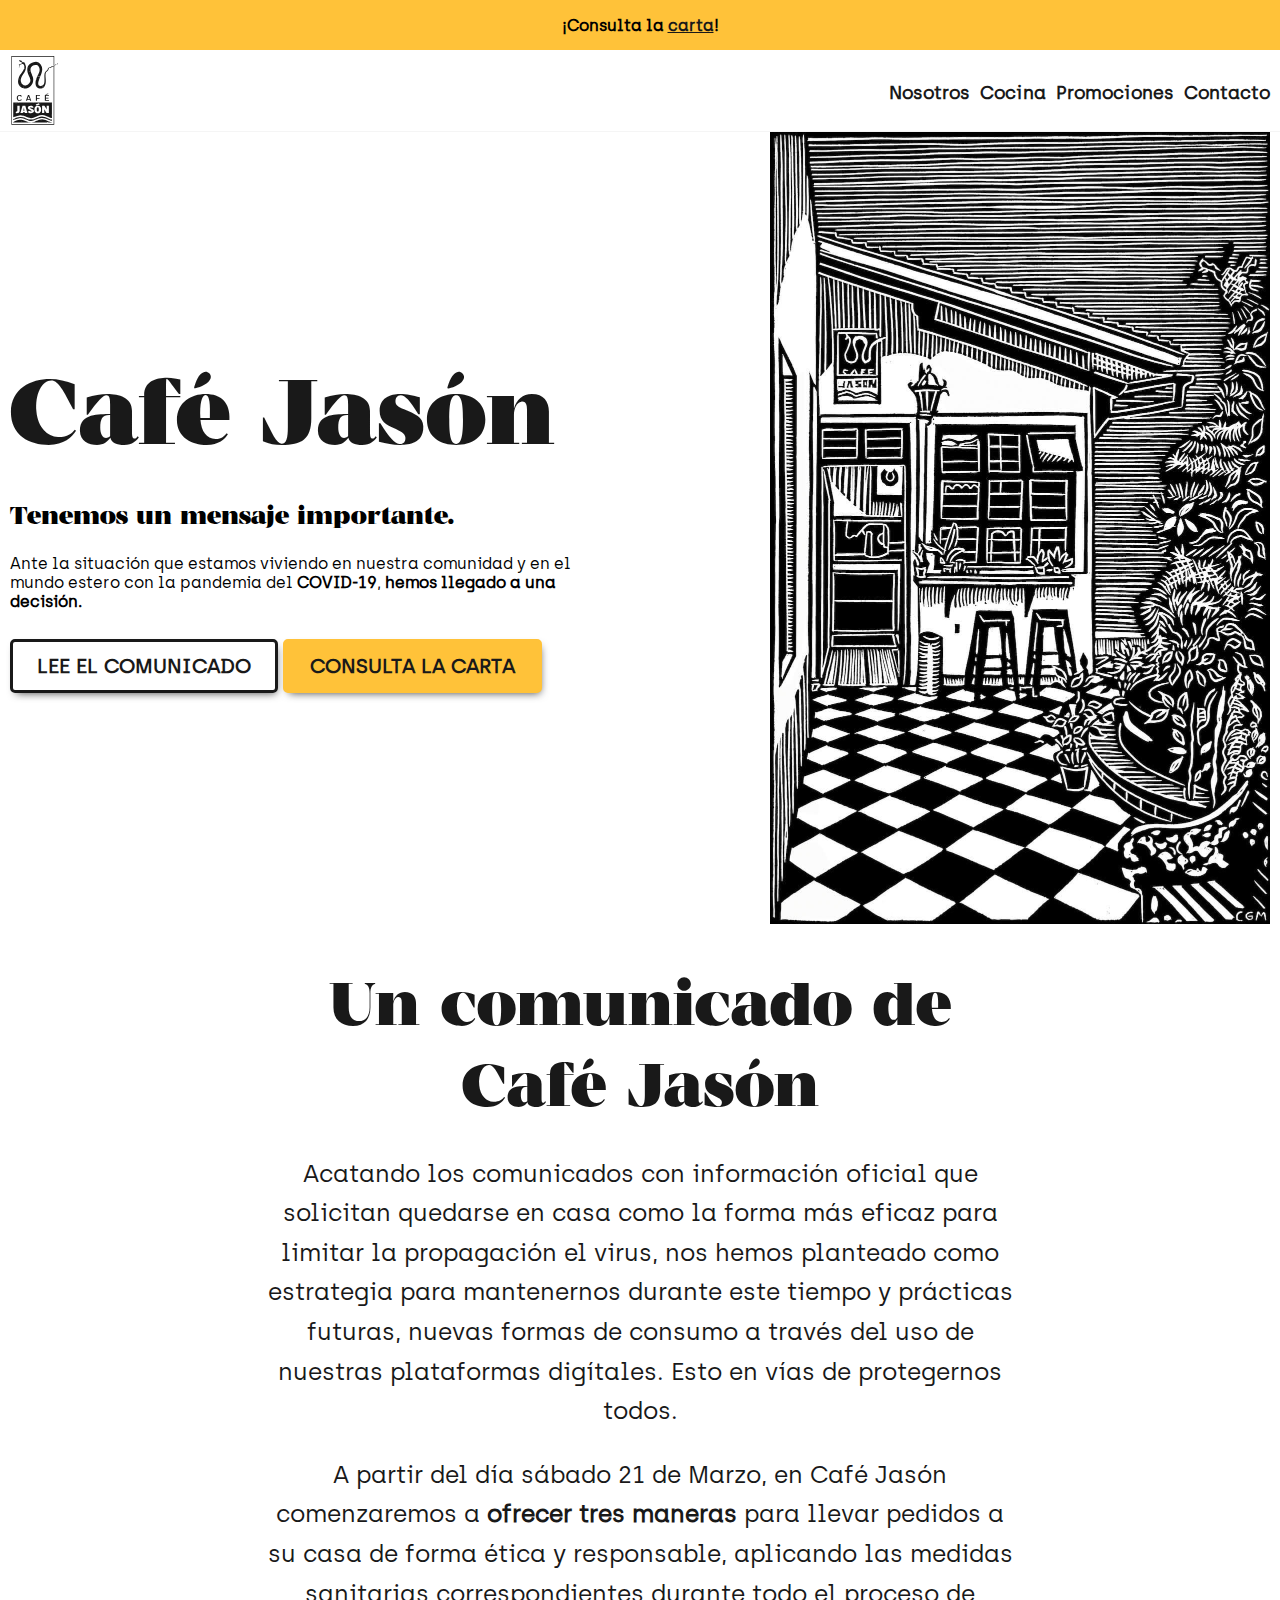
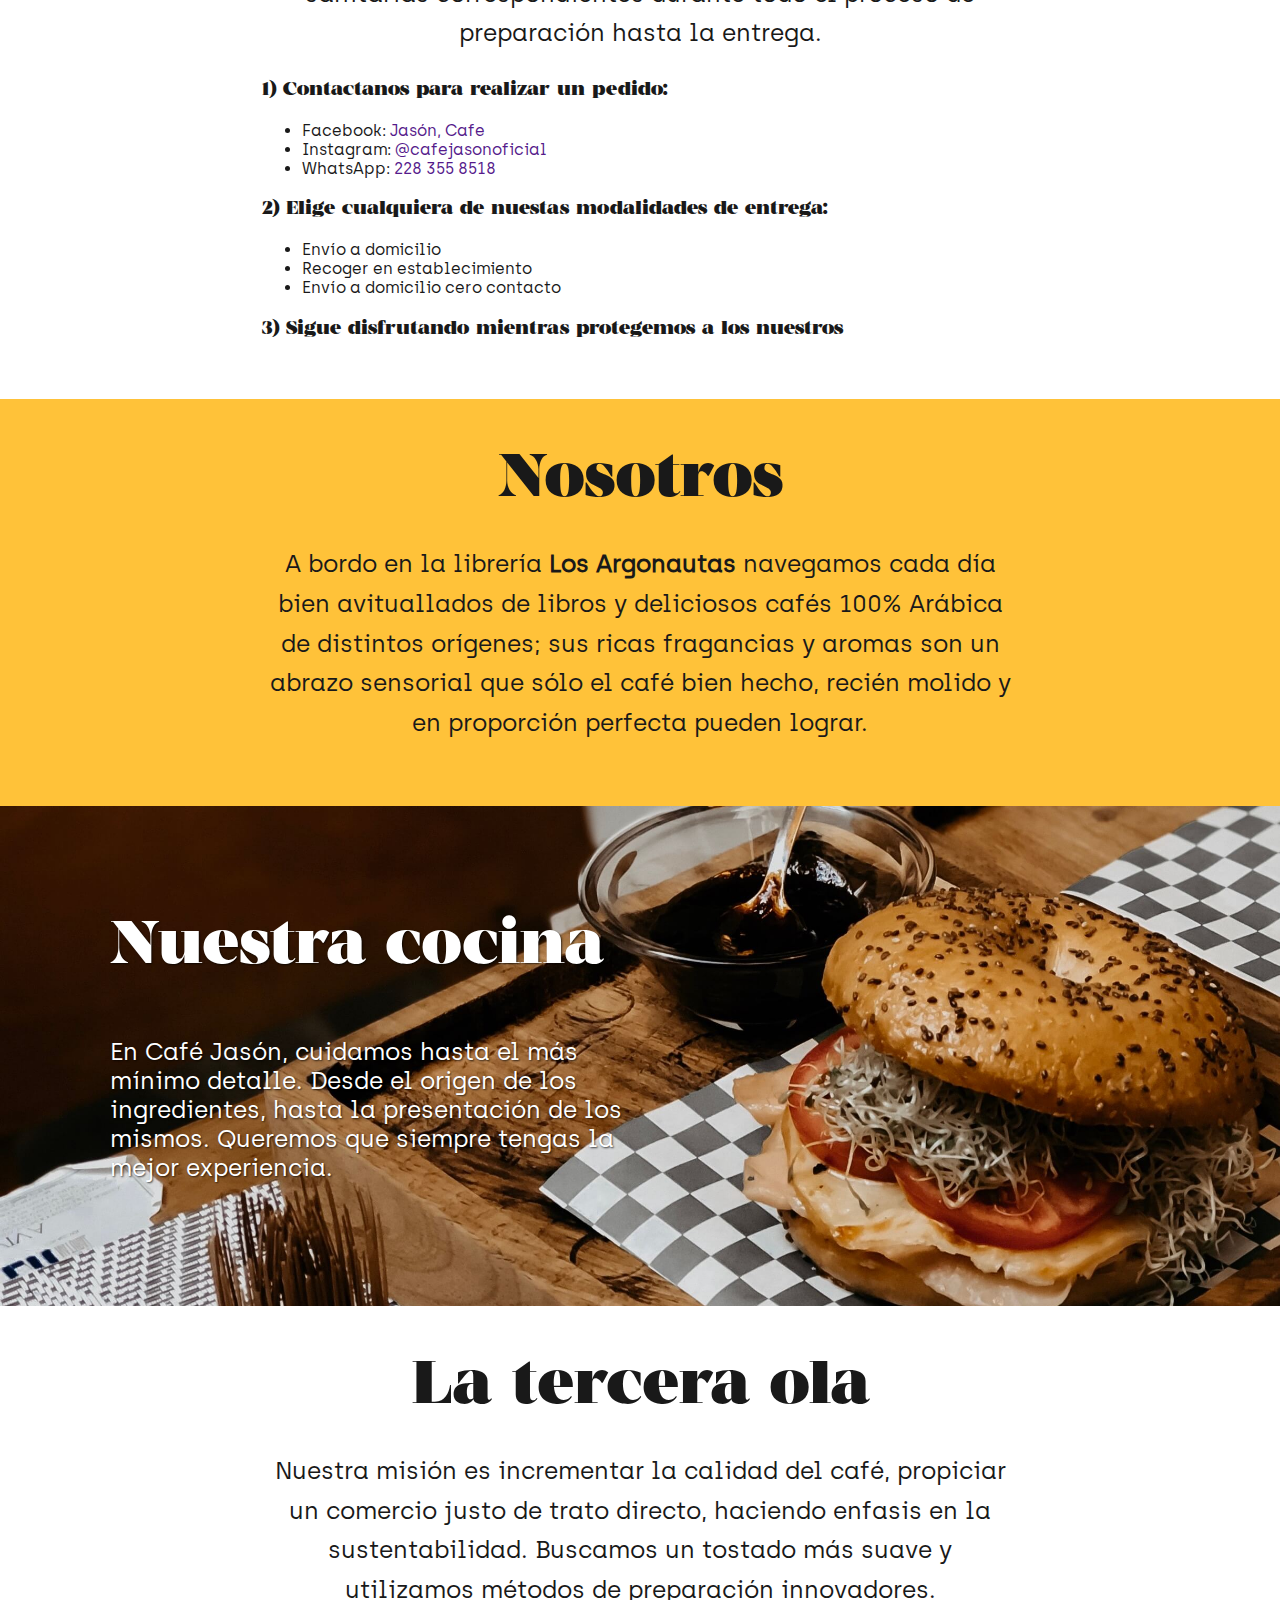
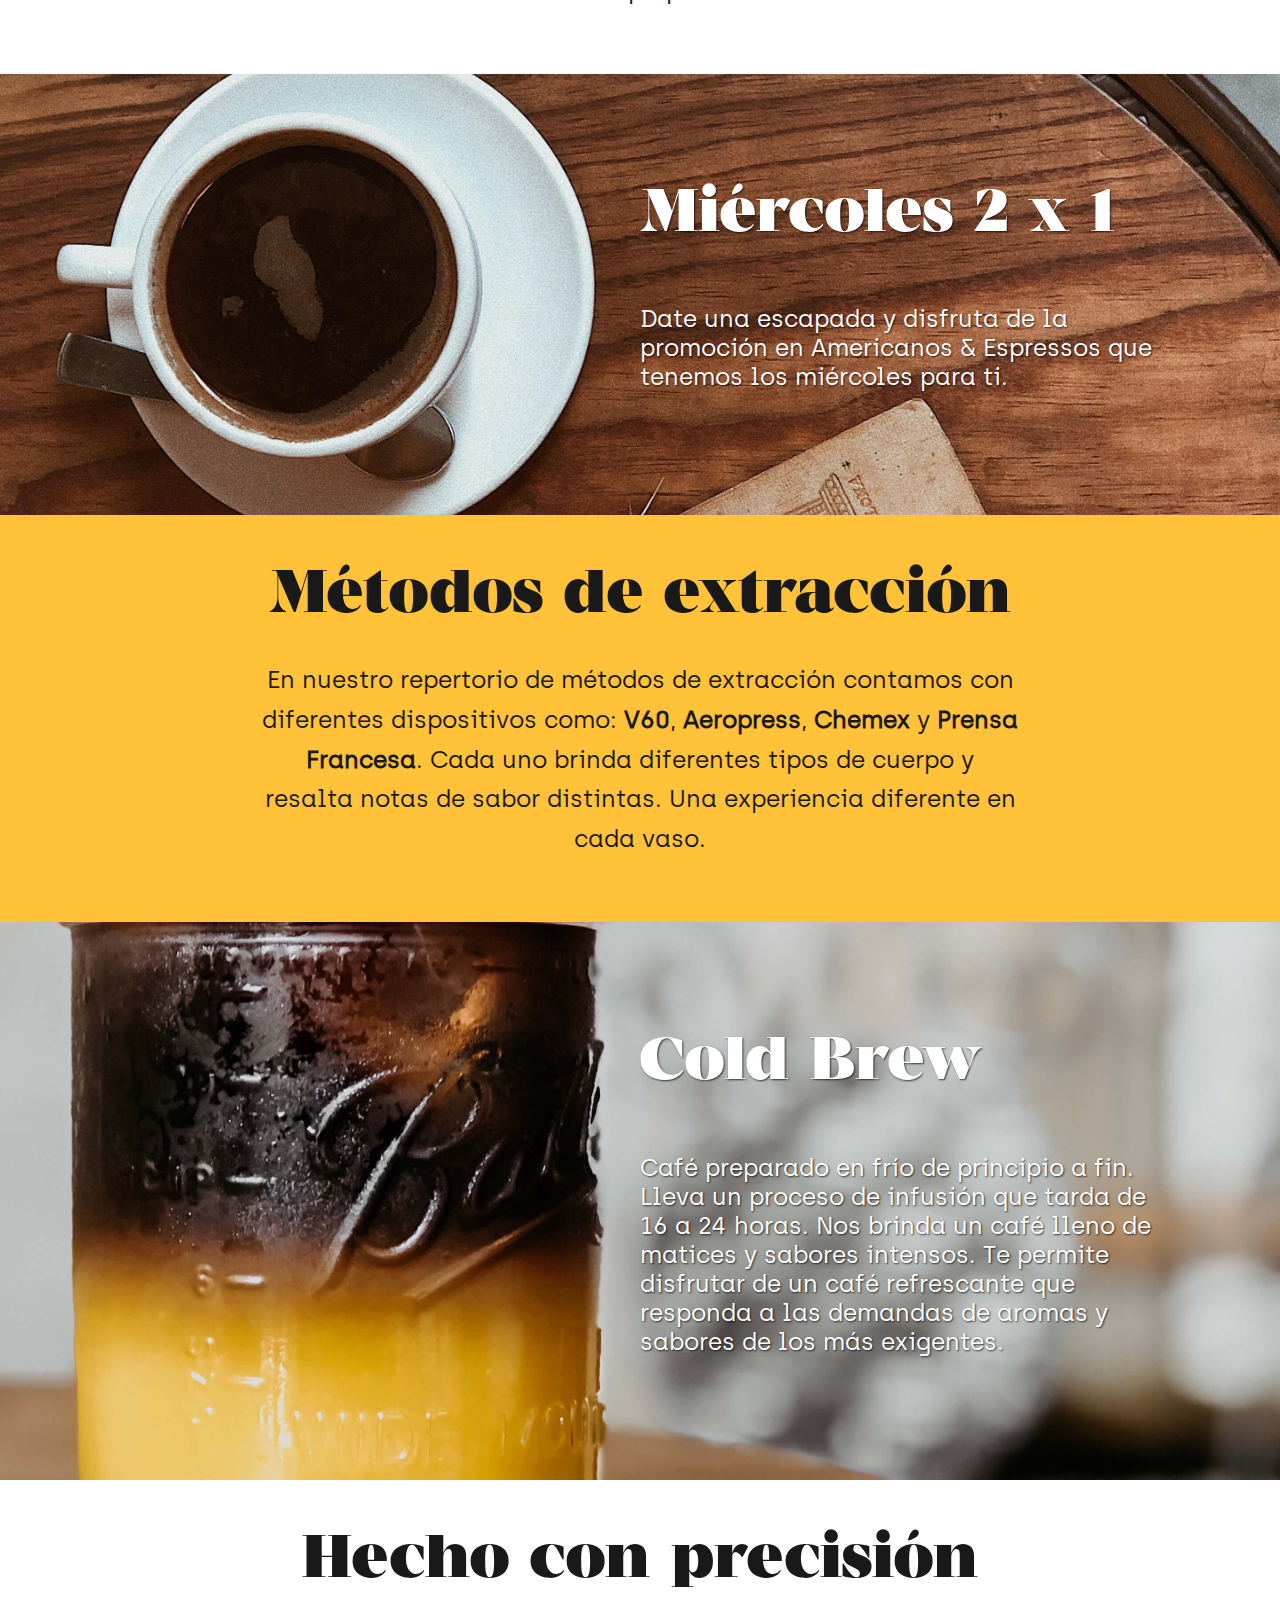
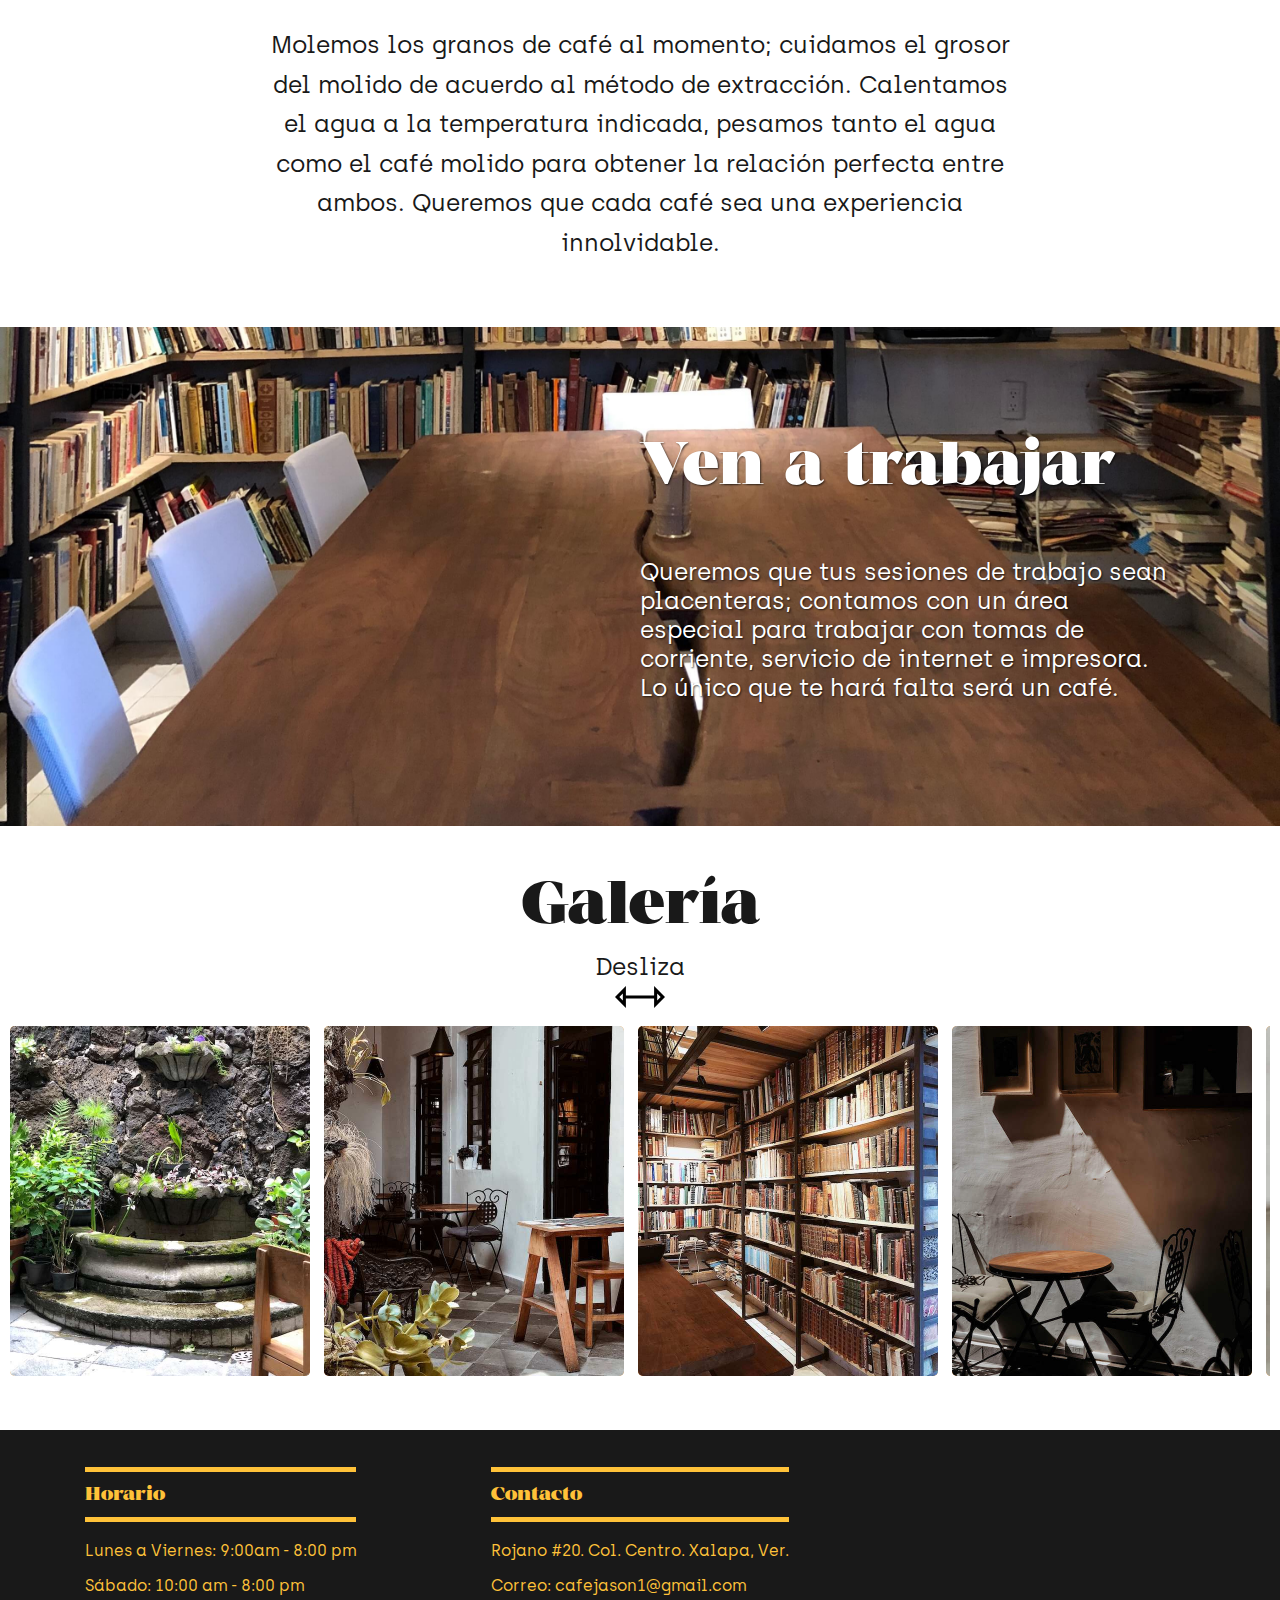
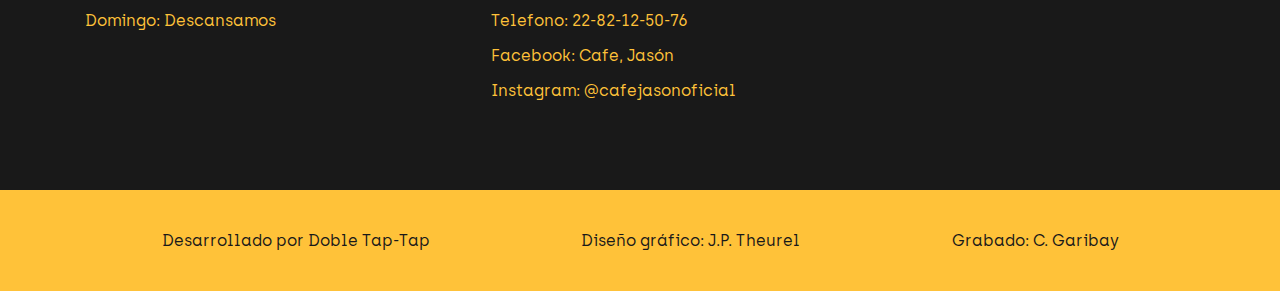
==== commit 27af86d1: "minor tweaks" ====
--- a/index.html
+++ b/index.html
@@ -47,7 +47,7 @@
                         <div class="hero-cta-container">
                             <!-- <a href="./menu.html" class="hero-cta yellow">Ver el menú</a> -->
                             <a href="#about" class="hero-cta black">Lee el comunicado</a>
-                            <a href="./img/carta.pdf" class="hero-cta black">Consulta la carta</a>
+                            <a href="./img/carta.pdf" class="hero-cta yellow">Consulta la carta</a>
                         </div>
                     </div>
                 </div>
--- a/css/style.min.css
+++ b/css/style.min.css
@@ -1,2 +1,2 @@
-@font-face{font-family:Coachella;src:url("../fonts/Coachella-Regular.otf")}@font-face{font-family:Coachella;src:url("../fonts/Coachella-Black.otf");font-weight:700;font-style:bold}@font-face{font-family:Archia;src:url("../fonts/Archia-regular.ttf")}@font-face{font-family:'icomoon';src:url("../fonts/icomoon.eot?tc7q2y");src:url("../fonts/icomoon.eot?tc7q2y#iefix") format("embedded-opentype"),url("../fonts/icomoon.ttf?tc7q2y") format("truetype"),url("../fonts/icomoon.woff?tc7q2y") format("woff"),url("../fonts/icomoon.svg?tc7q2y#icomoon") format("svg");font-weight:normal;font-style:normal}:root{--primary-color: #9E9E9E;--dark-primary-color: #616161;--light-primary-color: #FFF;--light-accent-color: #ffc239;--dark-accent-color: #F29C3C;--dark-primary-text: #191919;--light-primary-text: #757575;--divider-color: #F5F5F5;--transparent-black: rgba(0, 0, 0, 0.5)}*{-webkit-box-sizing:border-box;box-sizing:border-box}body{margin:0;padding:0;background:var(--light-primary-color);font-family:Archia, sans-serif}h1,h2,h3,h4,h5,h6{font-family:Coachella, sans-serif}a{text-decoration:none}header{position:-webkit-sticky;position:sticky;top:0;z-index:999}.wrapper{max-width:1280px;margin:0 auto;padding:0 10px;height:inherit}[class^="icon-"],[class*=" icon-"]{font-family:'icomoon' !important;font-style:normal;font-weight:normal;font-variant:normal;text-transform:none;line-height:1;-webkit-font-smoothing:antialiased;-moz-osx-font-smoothing:grayscale}.icon-menu:before{content:"\e9bd"}.burger-button{display:none;position:fixed;right:5px;top:0px;width:50px;height:50px;font-size:24px;border-radius:50%;line-height:50px;text-align:center;z-index:1000}.fake-header{background:var(--light-accent-color);height:50px;display:-webkit-box;display:-ms-flexbox;display:flex;-webkit-box-pack:center;-ms-flex-pack:center;justify-content:center;-webkit-box-align:center;-ms-flex-align:center;align-items:center}.header-message a{color:var(--dark-primary-text);text-decoration:underline}.header-message a:hover{color:white;text-decoration:underline}.main-header{border-bottom:1px solid var(--divider-color);background:white}.main-navbar-container{padding-top:5px;display:-webkit-box;display:-ms-flexbox;display:flex;-webkit-box-pack:justify;-ms-flex-pack:justify;justify-content:space-between;-webkit-box-align:center;-ms-flex-align:center;align-items:center}.logo{margin:0}.main-navbar ul{display:-webkit-box;display:-ms-flexbox;display:flex;-webkit-box-pack:space-evenly;-ms-flex-pack:space-evenly;justify-content:space-evenly;padding:0}.main-navbar li{list-style:none;margin-left:10px}.main-navbar li a{text-decoration:none;color:var(--dark-primary-text);font-weight:700;font-size:18px}.main-navbar li a:hover{color:var(--dark-accent-color)}.hero{background:white}.hero-content{display:-webkit-box;display:-ms-flexbox;display:flex}.hero-text{display:-webkit-box;display:-ms-flexbox;display:flex;-webkit-box-align:center;-ms-flex-align:center;align-items:center}.hero-text-container{max-width:80%}.hero h1{margin:0;font-size:92px;color:var(--dark-primary-text)}.hero-img{width:500px}.hero-cta-container{display:-webkit-box;display:-ms-flexbox;display:flex;padding:12px 0px}.hero-cta{display:inline-block;font-weight:700;text-transform:uppercase;font-size:20px;text-align:center;padding:12px 24px;-webkit-transition:cubic-bezier(0.215, 0.61, 0.355, 1) 0.3s;transition:cubic-bezier(0.215, 0.61, 0.355, 1) 0.3s;border-radius:5px;margin-right:5px;-webkit-box-shadow:2px 4px 8px -4px rgba(0,0,0,0.75);box-shadow:2px 4px 8px -4px rgba(0,0,0,0.75)}.hero-cta.yellow{border:3px solid var(--light-accent-color);color:var(--dark-primary-text);background:var(--light-accent-color)}.hero-cta.black{border:3px solid var(--dark-primary-text);color:var(--dark-primary-text);background:transparent}.hero-cta:hover{cursor:pointer;-webkit-transform:translateY(-3px);transform:translateY(-3px)}.hero-cta:active{-webkit-transform:translateY(3px);transform:translateY(3px)}.logo-container img{width:50px}.menu-navbar{display:-webkit-box;display:-ms-flexbox;display:flex;-webkit-box-pack:justify;-ms-flex-pack:justify;justify-content:space-between;-webkit-box-align:center;-ms-flex-align:center;align-items:center;padding:10px 0}.menu-navbar ul{display:-webkit-box;display:-ms-flexbox;display:flex;-webkit-box-pack:space-evenly;-ms-flex-pack:space-evenly;justify-content:space-evenly}.menu-navbar li{list-style:none;margin-left:10px}.menu-navbar li a{text-decoration:none;color:var(--dark-primary-text);font-weight:700;font-size:18px}.menu-navbar li a:hover{color:white}.text-section{text-align:center;padding:40px 0}.text-section h2{font-size:60px;margin:0}.text-section p{font-size:24px;line-height:1.65}.yellow-section{background:var(--light-accent-color);color:var(--dark-primary-text)}.white-section{background:var(--light-primary-color);color:var(--dark-primary-text)}.black-section{background:var(--dark-primary-text);color:var(--light-accent-color)}.gray-section{background:#6A6D6D;color:var(--light-accent-color)}.text-wrapper-centered{width:60%;margin:0 auto}.text-wrapper-left{width:50%}.text-wrapper-right{width:50%;margin-left:auto}#kitchen{background-image:url("../img/cocina.JPG")}#miercoles{background-image:url("../img/miercoles.JPG")}#cold{background-image:url("../img/coldbrew.jpg")}#work{background-image:url("../img/table.JPG")}.img-section{max-height:50vh;background-repeat:no-repeat;background-size:cover;background-position:center;color:white;padding:100px}.img-section h2{font-size:60px;margin-top:0;text-shadow:1px 1px 2px rgba(0,0,0,0.7)}.img-section p{font-size:24px;text-shadow:1px 1px 2px rgba(0,0,0,0.7)}#menu-preview{background:white}.cta-button{display:inline-block;text-decoration:none;color:var(--dark-primary-text);text-transform:uppercase;background:var(--light-accent-color);padding:12px 24px;font-weight:700;font-size:18px;font-family:Coachella;border-radius:5px;-webkit-transition:cubic-bezier(0.215, 0.61, 0.355, 1) 0.3s;transition:cubic-bezier(0.215, 0.61, 0.355, 1) 0.3s}.cta-button:hover{-webkit-transform:translateY(-3px);transform:translateY(-3px)}.cta-button:active{-webkit-transform:translateY(3px);transform:translateY(3px)}.sides-container{display:-webkit-box;display:-ms-flexbox;display:flex;height:100vh}.left,.right{width:50vw;height:inherit}.side-img{height:inherit;width:inherit;background-size:cover;background-position:center top;background-repeat:no-repeat}.side.content{display:-webkit-box;display:-ms-flexbox;display:flex;-webkit-box-pack:center;-ms-flex-pack:center;justify-content:center;-webkit-box-align:center;-ms-flex-align:center;align-items:center;height:inherit}.side-content-container{padding:50px}.side h2{font-size:50px;margin:0}.side p{font-size:20px;margin-bottom:28px}.right.side.img .side-img{background-image:url("../img/food.JPG")}.left.side.img .side-img{background-image:url("../img/alejandro.JPG")}.carousel{width:100%;overflow:scroll;position:relative}.carousel-container{white-space:nowrap;padding-bottom:10px}.carousel-item{width:300px;height:350px;background:var(--dark-accent-color);margin-right:10px;display:inline-block;-webkit-transition:450ms all;transition:450ms all;-webkit-transform-origin:center left;transform-origin:center left;border-radius:5px;overflow:hidden;position:relative}.carousel-item-img{width:100%;height:100%;-o-object-fit:cover;object-fit:cover}.carousel-item-details{background:-webkit-gradient(linear, left bottom, left top, from(rgba(0,0,0,0.9)), to(rgba(0,0,0,0)));background:linear-gradient(to top, rgba(0,0,0,0.9) 0%, rgba(0,0,0,0) 100%);font-size:10px;color:white;-webkit-transition:450ms opacity;transition:450ms opacity;position:absolute;top:0;right:0;left:0;bottom:0}.scroll-text{margin:0;margin-bottom:-15px;font-size:12px}.scroll-img{margin:0}.squares-container{display:-webkit-box;display:-ms-flexbox;display:flex;-webkit-box-align:center;-ms-flex-align:center;align-items:center;height:40vh}.square{width:34%;height:90%;display:-webkit-box;display:-ms-flexbox;display:flex;-webkit-box-pack:center;-ms-flex-pack:center;justify-content:center;-webkit-box-align:center;-ms-flex-align:center}.square-content{font-size:18px}.square-title{border-top:5px solid;border-bottom:5px solid;padding:10px 0}.info-link{color:var(--light-accent-color)}.info-link:hover{color:white;text-decoration:underline}.black{background:var(--dark-primary-text);color:var(--light-accent-color)}.black .square-title{border-color:var(--light-accent-color)}.yellow .square-title{border-color:var(--dark-primary-text)}.yellow{background:var(--light-accent-color);color:var(--dark-primary-text)}.white{background:white}.google-maps{width:100%;height:100%}footer{background:var(--light-accent-color);color:var(--dark-primary-text);padding:25px 0}.footer-content-container{display:-webkit-box;display:-ms-flexbox;display:flex;-webkit-box-pack:space-evenly;-ms-flex-pack:space-evenly;justify-content:space-evenly}.footer-content-container a{color:var(--dark-primary-text)}.footer-content-container a:hover{color:var(--light-primary-color)}.menu-wrapper{max-width:1200px;margin:0 auto}#menu h2{margin:0;font-size:60px;letter-spacing:2px;font-weight:700;text-transform:uppercase;color:var(--light-accent-color);border:4px solid;text-align:center;display:-webkit-box;display:-ms-flexbox;display:flex;padding:10px 20px}.menu-banner{background-repeat:no-repeat;background-size:cover;background-position:center;height:380px;display:-webkit-box;display:-ms-flexbox;display:flex;-webkit-box-pack:center;-ms-flex-pack:center;justify-content:center;-webkit-box-align:center;-ms-flex-align:center;align-items:center}#cafe .menu-banner{background-image:-webkit-gradient(linear, left top, left bottom, from(var(--transparent-black)), to(var(--transparent-black))),url("../img/cafe-banner.jpg");background-image:linear-gradient(var(--transparent-black), var(--transparent-black)),url("../img/cafe-banner.jpg")}#brew-bar .menu-banner{background-image:-webkit-gradient(linear, left top, left bottom, from(var(--transparent-black)), to(var(--transparent-black))),url("../img/brew-bar-banner.png");background-image:linear-gradient(var(--transparent-black), var(--transparent-black)),url("../img/brew-bar-banner.png")}#cold-brew .menu-banner{background-image:-webkit-gradient(linear, left top, left bottom, from(var(--transparent-black)), to(var(--transparent-black))),url("../img/coldbrew.jpg");background-image:linear-gradient(var(--transparent-black), var(--transparent-black)),url("../img/coldbrew.jpg")}#bagels .menu-banner{background-image:-webkit-gradient(linear, left top, left bottom, from(var(--transparent-black)), to(var(--transparent-black))),url("../img/bagels-banner.jpg");background-image:linear-gradient(var(--transparent-black), var(--transparent-black)),url("../img/bagels-banner.jpg")}#no-coffee .menu-banner{background-image:-webkit-gradient(linear, left top, left bottom, from(var(--transparent-black)), to(var(--transparent-black))),url("../img/no-coffee-banner.jpg");background-image:linear-gradient(var(--transparent-black), var(--transparent-black)),url("../img/no-coffee-banner.jpg")}#infusions .menu-banner{background-image:-webkit-gradient(linear, left top, left bottom, from(var(--transparent-black)), to(var(--transparent-black))),url("../img/infusion-banner.jpg");background-image:linear-gradient(var(--transparent-black), var(--transparent-black)),url("../img/infusion-banner.jpg")}#desserts .menu-banner{background-image:-webkit-gradient(linear, left top, left bottom, from(var(--transparent-black)), to(var(--transparent-black))),url("../img/desserts-banner.JPG");background-image:linear-gradient(var(--transparent-black), var(--transparent-black)),url("../img/desserts-banner.JPG")}.items-container{margin-top:100px;margin-bottom:100px;display:-webkit-box;display:-ms-flexbox;display:flex;-webkit-box-pack:justify;-ms-flex-pack:justify;-ms-flex-wrap:wrap;flex-wrap:wrap}.item-card{width:380px;margin:0 10px 30px 10px;text-align:center;color:var(--dark-primary-text);overflow:hidden}.item-card h3{font-size:26px;letter-spacing:3px;text-transform:uppercase;margin:10px 0}.item-card hr{border:1px solid var(--light-accent-color);width:80px;margin-bottom:10px}.item-description{color:var(--light-primary-text);font-size:14px}.item-img-container img{width:100%;height:380px;-o-object-fit:cover;object-fit:cover}.price{font-size:18px;display:block;margin:0 auto;width:60px;color:var(--dark-accent-color);margin-bottom:10px}.price-disclaimer{text-align:center}.instructions{text-align:initial}@media screen and (orientation: portrait){.hero h1{text-align:center}.hero p{margin:0}.hero-content{-webkit-box-orient:vertical;-webkit-box-direction:normal;-ms-flex-direction:column;flex-direction:column;-webkit-box-align:center;-ms-flex-align:center;align-items:center}.hero-text{margin-bottom:10px}.hero-text-container{margin:0 auto}.hero-cta-container{-webkit-box-pack:center;-ms-flex-pack:center;justify-content:center}}@media screen and (max-width: 1200px){.hero h1{font-size:64px}.menu-wrapper{max-width:1000px}.items-container{-webkit-box-pack:justify;-ms-flex-pack:justify;justify-content:space-between}.item-card{width:480px}.item-img-container img{height:392px}.sides-container{height:50vh}}@media screen and (max-width: 1024px){.hero-cta{font-size:16px}.menu-wrapper{max-width:800px}.img-section{max-height:initial}.item-card{width:380px}.item-img-container img{height:355px}}@media screen and (max-width: 834px){.menu-wrapper{max-width:600px}.item-card{width:100%}}@media screen and (max-width: 767px){.burger-button{display:block}.main-navbar-container{display:block}.main-navbar{position:fixed;background:white;z-index:3;top:0;left:-100vw;width:100vw;height:100vh;display:-webkit-box;display:-ms-flexbox;display:flex;-webkit-box-pack:center;-ms-flex-pack:center;justify-content:center;-webkit-box-align:center;-ms-flex-align:center;align-items:center;-webkit-transition:cubic-bezier(0.215, 0.61, 0.355, 1) 0.4s all;transition:cubic-bezier(0.215, 0.61, 0.355, 1) 0.4s all}.main-navbar.active{left:0}.main-navbar-container .logo{text-align:center}.main-navbar ul{height:50%;margin:0;display:-webkit-box;display:-ms-flexbox;display:flex;-webkit-box-orient:vertical;-webkit-box-direction:normal;-ms-flex-flow:column;flex-flow:column;-webkit-box-pack:justify;-ms-flex-pack:justify;justify-content:space-between}.main-navbar ul li{text-align:center;margin:0}.main-navbar li a{-webkit-box-pack:center;-ms-flex-pack:center;justify-content:center;font-size:32px}}@media screen and (max-width: 414px){.logo img{width:30px}.hero h1{font-size:46px}.hero-img{width:100%}.hero-cta{padding:12px 6px}.text-wrapper-centered{width:90%}.text-section h2,.img-section h2{font-size:42px}.text-section p,.img-section p{font-size:18px}.text-section figure{margin:0}.img-section{padding:1px 0px;height:50vh;text-align:center}.img-section h2{margin:0}.img-section p{margin-top:5px;margin-bottom:18px}.image-section-text-container{height:inherit;display:-webkit-box;display:-ms-flexbox;display:flex;-webkit-box-align:center;-ms-flex-align:center;align-items:center}.text-wrapper-left,.text-wrapper-right{width:initial}#kitchen{background-image:-webkit-gradient(linear, left top, left bottom, from(var(--transparent-black)), to(var(--transparent-black))),url("../img/cocina.JPG");background-image:linear-gradient(var(--transparent-black), var(--transparent-black)),url("../img/cocina.JPG")}#miercoles{background-image:-webkit-gradient(linear, left top, left bottom, from(var(--transparent-black)), to(var(--transparent-black))),url("../img/miercoles.JPG");background-image:linear-gradient(var(--transparent-black), var(--transparent-black)),url("../img/miercoles.JPG")}#cold{background-image:-webkit-gradient(linear, left top, left bottom, from(var(--transparent-black)), to(var(--transparent-black))),url("../img/coldbrew.jpg");background-image:linear-gradient(var(--transparent-black), var(--transparent-black)),url("../img/coldbrew.jpg")}#work{background-image:-webkit-gradient(linear, left top, left bottom, from(var(--transparent-black)), to(var(--transparent-black))),url("../img/table.JPG");background-image:linear-gradient(var(--transparent-black), var(--transparent-black)),url("../img/table.JPG")}.squares-container{-webkit-box-orient:vertical;-webkit-box-direction:normal;-ms-flex-direction:column;flex-direction:column;height:unset}.square{width:100%;height:initial}.square div{width:inherit}.square.map{height:50vh}.google-maps{height:95%}.footer-content-container{-webkit-box-orient:vertical;-webkit-box-direction:normal;-ms-flex-direction:column;flex-direction:column;-webkit-box-align:center;-ms-flex-align:center;align-items:center}.footer-link{margin:5px 0px}.carousel{padding:0}.carousel-container{margin:0}#menu h2{font-size:42px}.menu-banner{height:auto;padding:60px 0}}
+@font-face{font-family:Coachella;src:url("../fonts/Coachella-Regular.otf")}@font-face{font-family:Coachella;src:url("../fonts/Coachella-Black.otf");font-weight:700;font-style:bold}@font-face{font-family:Archia;src:url("../fonts/Archia-regular.ttf")}@font-face{font-family:'icomoon';src:url("../fonts/icomoon.eot?tc7q2y");src:url("../fonts/icomoon.eot?tc7q2y#iefix") format("embedded-opentype"),url("../fonts/icomoon.ttf?tc7q2y") format("truetype"),url("../fonts/icomoon.woff?tc7q2y") format("woff"),url("../fonts/icomoon.svg?tc7q2y#icomoon") format("svg");font-weight:normal;font-style:normal}:root{--primary-color: #9E9E9E;--dark-primary-color: #616161;--light-primary-color: #FFF;--light-accent-color: #ffc239;--dark-accent-color: #F29C3C;--dark-primary-text: #191919;--light-primary-text: #757575;--divider-color: #F5F5F5;--transparent-black: rgba(0, 0, 0, 0.5)}*{-webkit-box-sizing:border-box;box-sizing:border-box}body{margin:0;padding:0;background:var(--light-primary-color);font-family:Archia, sans-serif}h1,h2,h3,h4,h5,h6{font-family:Coachella, sans-serif}a{text-decoration:none}header{position:-webkit-sticky;position:sticky;top:0;z-index:999}.wrapper{max-width:1280px;margin:0 auto;padding:0 10px;height:inherit}[class^="icon-"],[class*=" icon-"]{font-family:'icomoon' !important;font-style:normal;font-weight:normal;font-variant:normal;text-transform:none;line-height:1;-webkit-font-smoothing:antialiased;-moz-osx-font-smoothing:grayscale}.icon-menu:before{content:"\e9bd"}.burger-button{display:none;position:fixed;right:5px;top:0px;width:50px;height:50px;font-size:24px;border-radius:50%;line-height:50px;text-align:center;z-index:1000}.fake-header{background:var(--light-accent-color);height:50px;display:-webkit-box;display:-ms-flexbox;display:flex;-webkit-box-pack:center;-ms-flex-pack:center;justify-content:center;-webkit-box-align:center;-ms-flex-align:center;align-items:center}.header-message a{color:var(--dark-primary-text);text-decoration:underline}.header-message a:hover{color:white;text-decoration:underline}.main-header{border-bottom:1px solid var(--divider-color);background:white}.main-navbar-container{padding-top:5px;display:-webkit-box;display:-ms-flexbox;display:flex;-webkit-box-pack:justify;-ms-flex-pack:justify;justify-content:space-between;-webkit-box-align:center;-ms-flex-align:center;align-items:center}.logo{margin:0}.main-navbar ul{display:-webkit-box;display:-ms-flexbox;display:flex;-webkit-box-pack:space-evenly;-ms-flex-pack:space-evenly;justify-content:space-evenly;padding:0}.main-navbar li{list-style:none;margin-left:10px}.main-navbar li a{text-decoration:none;color:var(--dark-primary-text);font-weight:700;font-size:18px}.main-navbar li a:hover{color:var(--dark-accent-color)}.hero{background:white}.hero-content{display:-webkit-box;display:-ms-flexbox;display:flex}.hero-text{display:-webkit-box;display:-ms-flexbox;display:flex;-webkit-box-align:center;-ms-flex-align:center;align-items:center}.hero-text-container{max-width:80%}.hero h1{margin:0;font-size:92px;color:var(--dark-primary-text)}.hero-img{width:500px}.hero-cta-container{display:-webkit-box;display:-ms-flexbox;display:flex;padding:12px 0px}.hero-cta{display:inline-block;font-weight:700;text-transform:uppercase;font-size:20px;text-align:center;padding:12px 24px;-webkit-transition:cubic-bezier(0.215, 0.61, 0.355, 1) 0.3s;transition:cubic-bezier(0.215, 0.61, 0.355, 1) 0.3s;border-radius:5px;margin-right:5px;-webkit-box-shadow:2px 4px 8px -4px rgba(0,0,0,0.75);box-shadow:2px 4px 8px -4px rgba(0,0,0,0.75)}.hero-cta.yellow{border:3px solid var(--light-accent-color);color:var(--dark-primary-text);background:var(--light-accent-color)}.hero-cta.black{border:3px solid var(--dark-primary-text);color:var(--dark-primary-text);background:transparent}.hero-cta:hover{cursor:pointer;-webkit-transform:translateY(-3px);transform:translateY(-3px)}.hero-cta:active{-webkit-transform:translateY(3px);transform:translateY(3px)}.logo-container img{width:50px}.menu-navbar{display:-webkit-box;display:-ms-flexbox;display:flex;-webkit-box-pack:justify;-ms-flex-pack:justify;justify-content:space-between;-webkit-box-align:center;-ms-flex-align:center;align-items:center;padding:10px 0}.menu-navbar ul{display:-webkit-box;display:-ms-flexbox;display:flex;-webkit-box-pack:space-evenly;-ms-flex-pack:space-evenly;justify-content:space-evenly}.menu-navbar li{list-style:none;margin-left:10px}.menu-navbar li a{text-decoration:none;color:var(--dark-primary-text);font-weight:700;font-size:18px}.menu-navbar li a:hover{color:white}.text-section{text-align:center;padding:40px 0}.text-section h2{font-size:60px;margin:0}.text-section p{font-size:24px;line-height:1.65}.yellow-section{background:var(--light-accent-color);color:var(--dark-primary-text)}.white-section{background:var(--light-primary-color);color:var(--dark-primary-text)}.black-section{background:var(--dark-primary-text);color:var(--light-accent-color)}.gray-section{background:#6A6D6D;color:var(--light-accent-color)}.text-wrapper-centered{width:60%;margin:0 auto}.text-wrapper-left{width:50%}.text-wrapper-right{width:50%;margin-left:auto}#kitchen{background-image:url("../img/cocina.JPG")}#miercoles{background-image:url("../img/miercoles.JPG")}#cold{background-image:url("../img/coldbrew.jpg")}#work{background-image:url("../img/table.JPG")}.img-section{background-repeat:no-repeat;background-size:cover;background-position:center;color:white;padding:100px}.img-section h2{font-size:60px;margin-top:0;text-shadow:1px 1px 2px rgba(0,0,0,0.7)}.img-section p{font-size:24px;text-shadow:1px 1px 2px rgba(0,0,0,0.7)}#menu-preview{background:white}.cta-button{display:inline-block;text-decoration:none;color:var(--dark-primary-text);text-transform:uppercase;background:var(--light-accent-color);padding:12px 24px;font-weight:700;font-size:18px;font-family:Coachella;border-radius:5px;-webkit-transition:cubic-bezier(0.215, 0.61, 0.355, 1) 0.3s;transition:cubic-bezier(0.215, 0.61, 0.355, 1) 0.3s}.cta-button:hover{-webkit-transform:translateY(-3px);transform:translateY(-3px)}.cta-button:active{-webkit-transform:translateY(3px);transform:translateY(3px)}.sides-container{display:-webkit-box;display:-ms-flexbox;display:flex;height:100vh}.left,.right{width:50vw;height:inherit}.side-img{height:inherit;width:inherit;background-size:cover;background-position:center top;background-repeat:no-repeat}.side.content{display:-webkit-box;display:-ms-flexbox;display:flex;-webkit-box-pack:center;-ms-flex-pack:center;justify-content:center;-webkit-box-align:center;-ms-flex-align:center;align-items:center;height:inherit}.side-content-container{padding:50px}.side h2{font-size:50px;margin:0}.side p{font-size:20px;margin-bottom:28px}.right.side.img .side-img{background-image:url("../img/food.JPG")}.left.side.img .side-img{background-image:url("../img/alejandro.JPG")}.carousel{width:100%;overflow:scroll;position:relative}.carousel-container{white-space:nowrap;padding-bottom:10px}.carousel-item{width:300px;height:350px;background:var(--dark-accent-color);margin-right:10px;display:inline-block;-webkit-transition:450ms all;transition:450ms all;-webkit-transform-origin:center left;transform-origin:center left;border-radius:5px;overflow:hidden;position:relative}.carousel-item-img{width:100%;height:100%;-o-object-fit:cover;object-fit:cover}.carousel-item-details{background:-webkit-gradient(linear, left bottom, left top, from(rgba(0,0,0,0.9)), to(rgba(0,0,0,0)));background:linear-gradient(to top, rgba(0,0,0,0.9) 0%, rgba(0,0,0,0) 100%);font-size:10px;color:white;-webkit-transition:450ms opacity;transition:450ms opacity;position:absolute;top:0;right:0;left:0;bottom:0}.scroll-text{margin:0;margin-bottom:-15px;font-size:12px}.scroll-img{margin:0}.squares-container{display:-webkit-box;display:-ms-flexbox;display:flex;-webkit-box-align:center;-ms-flex-align:center;align-items:center;height:40vh}.square{width:34%;height:90%;display:-webkit-box;display:-ms-flexbox;display:flex;-webkit-box-pack:center;-ms-flex-pack:center;justify-content:center;-webkit-box-align:center;-ms-flex-align:center}.square-content{font-size:18px}.square-title{border-top:5px solid;border-bottom:5px solid;padding:10px 0}.info-link{color:var(--light-accent-color)}.info-link:hover{color:white;text-decoration:underline}.black{background:var(--dark-primary-text);color:var(--light-accent-color)}.black .square-title{border-color:var(--light-accent-color)}.yellow .square-title{border-color:var(--dark-primary-text)}.yellow{background:var(--light-accent-color);color:var(--dark-primary-text)}.white{background:white}.google-maps{width:100%;height:100%}footer{background:var(--light-accent-color);color:var(--dark-primary-text);padding:25px 0}.footer-content-container{display:-webkit-box;display:-ms-flexbox;display:flex;-webkit-box-pack:space-evenly;-ms-flex-pack:space-evenly;justify-content:space-evenly}.footer-content-container a{color:var(--dark-primary-text)}.footer-content-container a:hover{color:var(--light-primary-color)}.menu-wrapper{max-width:1200px;margin:0 auto}#menu h2{margin:0;font-size:60px;letter-spacing:2px;font-weight:700;text-transform:uppercase;color:var(--light-accent-color);border:4px solid;text-align:center;display:-webkit-box;display:-ms-flexbox;display:flex;padding:10px 20px}.menu-banner{background-repeat:no-repeat;background-size:cover;background-position:center;height:380px;display:-webkit-box;display:-ms-flexbox;display:flex;-webkit-box-pack:center;-ms-flex-pack:center;justify-content:center;-webkit-box-align:center;-ms-flex-align:center;align-items:center}#cafe .menu-banner{background-image:-webkit-gradient(linear, left top, left bottom, from(var(--transparent-black)), to(var(--transparent-black))),url("../img/cafe-banner.jpg");background-image:linear-gradient(var(--transparent-black), var(--transparent-black)),url("../img/cafe-banner.jpg")}#brew-bar .menu-banner{background-image:-webkit-gradient(linear, left top, left bottom, from(var(--transparent-black)), to(var(--transparent-black))),url("../img/brew-bar-banner.png");background-image:linear-gradient(var(--transparent-black), var(--transparent-black)),url("../img/brew-bar-banner.png")}#cold-brew .menu-banner{background-image:-webkit-gradient(linear, left top, left bottom, from(var(--transparent-black)), to(var(--transparent-black))),url("../img/coldbrew.jpg");background-image:linear-gradient(var(--transparent-black), var(--transparent-black)),url("../img/coldbrew.jpg")}#bagels .menu-banner{background-image:-webkit-gradient(linear, left top, left bottom, from(var(--transparent-black)), to(var(--transparent-black))),url("../img/bagels-banner.jpg");background-image:linear-gradient(var(--transparent-black), var(--transparent-black)),url("../img/bagels-banner.jpg")}#no-coffee .menu-banner{background-image:-webkit-gradient(linear, left top, left bottom, from(var(--transparent-black)), to(var(--transparent-black))),url("../img/no-coffee-banner.jpg");background-image:linear-gradient(var(--transparent-black), var(--transparent-black)),url("../img/no-coffee-banner.jpg")}#infusions .menu-banner{background-image:-webkit-gradient(linear, left top, left bottom, from(var(--transparent-black)), to(var(--transparent-black))),url("../img/infusion-banner.jpg");background-image:linear-gradient(var(--transparent-black), var(--transparent-black)),url("../img/infusion-banner.jpg")}#desserts .menu-banner{background-image:-webkit-gradient(linear, left top, left bottom, from(var(--transparent-black)), to(var(--transparent-black))),url("../img/desserts-banner.JPG");background-image:linear-gradient(var(--transparent-black), var(--transparent-black)),url("../img/desserts-banner.JPG")}.items-container{margin-top:100px;margin-bottom:100px;display:-webkit-box;display:-ms-flexbox;display:flex;-webkit-box-pack:justify;-ms-flex-pack:justify;-ms-flex-wrap:wrap;flex-wrap:wrap}.item-card{width:380px;margin:0 10px 30px 10px;text-align:center;color:var(--dark-primary-text);overflow:hidden}.item-card h3{font-size:26px;letter-spacing:3px;text-transform:uppercase;margin:10px 0}.item-card hr{border:1px solid var(--light-accent-color);width:80px;margin-bottom:10px}.item-description{color:var(--light-primary-text);font-size:14px}.item-img-container img{width:100%;height:380px;-o-object-fit:cover;object-fit:cover}.price{font-size:18px;display:block;margin:0 auto;width:60px;color:var(--dark-accent-color);margin-bottom:10px}.price-disclaimer{text-align:center}.instructions{text-align:initial}@media screen and (orientation: portrait){.hero h1{text-align:center}.hero p{margin:0}.hero-content{-webkit-box-orient:vertical;-webkit-box-direction:normal;-ms-flex-direction:column;flex-direction:column;-webkit-box-align:center;-ms-flex-align:center;align-items:center}.hero-text{margin-bottom:10px}.hero-text-container{margin:0 auto}.hero-cta-container{-webkit-box-pack:center;-ms-flex-pack:center;justify-content:center}}@media screen and (max-width: 1200px){.hero h1{font-size:64px}.menu-wrapper{max-width:1000px}.items-container{-webkit-box-pack:justify;-ms-flex-pack:justify;justify-content:space-between}.item-card{width:480px}.item-img-container img{height:392px}.sides-container{height:50vh}}@media screen and (max-width: 1024px){.hero-cta{font-size:16px}.menu-wrapper{max-width:800px}.img-section{max-height:initial}.item-card{width:380px}.item-img-container img{height:355px}}@media screen and (max-width: 834px){.menu-wrapper{max-width:600px}.item-card{width:100%}}@media screen and (max-width: 767px){.burger-button{display:block}.main-navbar-container{display:block}.main-navbar{position:fixed;background:white;z-index:3;top:0;left:-100vw;width:100vw;height:100vh;display:-webkit-box;display:-ms-flexbox;display:flex;-webkit-box-pack:center;-ms-flex-pack:center;justify-content:center;-webkit-box-align:center;-ms-flex-align:center;align-items:center;-webkit-transition:cubic-bezier(0.215, 0.61, 0.355, 1) 0.4s all;transition:cubic-bezier(0.215, 0.61, 0.355, 1) 0.4s all}.main-navbar.active{left:0}.main-navbar-container .logo{text-align:center}.main-navbar ul{height:50%;margin:0;display:-webkit-box;display:-ms-flexbox;display:flex;-webkit-box-orient:vertical;-webkit-box-direction:normal;-ms-flex-flow:column;flex-flow:column;-webkit-box-pack:justify;-ms-flex-pack:justify;justify-content:space-between}.main-navbar ul li{text-align:center;margin:0}.main-navbar li a{-webkit-box-pack:center;-ms-flex-pack:center;justify-content:center;font-size:32px}}@media screen and (max-width: 414px){.logo img{width:30px}.hero h1{font-size:46px}.hero-img{width:100%}.hero-cta{padding:12px 6px}.text-wrapper-centered{width:90%}.text-section h2,.img-section h2{font-size:42px}.text-section p,.img-section p{font-size:18px}.text-section figure{margin:0}.img-section{padding:1px 0px;height:50vh;text-align:center}.img-section h2{margin:0}.img-section p{margin-top:5px;margin-bottom:18px}.image-section-text-container{height:inherit;display:-webkit-box;display:-ms-flexbox;display:flex;-webkit-box-align:center;-ms-flex-align:center;align-items:center}.text-wrapper-left,.text-wrapper-right{width:initial}#kitchen{background-image:-webkit-gradient(linear, left top, left bottom, from(var(--transparent-black)), to(var(--transparent-black))),url("../img/cocina.JPG");background-image:linear-gradient(var(--transparent-black), var(--transparent-black)),url("../img/cocina.JPG")}#miercoles{background-image:-webkit-gradient(linear, left top, left bottom, from(var(--transparent-black)), to(var(--transparent-black))),url("../img/miercoles.JPG");background-image:linear-gradient(var(--transparent-black), var(--transparent-black)),url("../img/miercoles.JPG")}#cold{background-image:-webkit-gradient(linear, left top, left bottom, from(var(--transparent-black)), to(var(--transparent-black))),url("../img/coldbrew.jpg");background-image:linear-gradient(var(--transparent-black), var(--transparent-black)),url("../img/coldbrew.jpg")}#work{background-image:-webkit-gradient(linear, left top, left bottom, from(var(--transparent-black)), to(var(--transparent-black))),url("../img/table.JPG");background-image:linear-gradient(var(--transparent-black), var(--transparent-black)),url("../img/table.JPG")}.squares-container{-webkit-box-orient:vertical;-webkit-box-direction:normal;-ms-flex-direction:column;flex-direction:column;height:unset}.square{width:100%;height:initial}.square div{width:inherit}.square.map{height:50vh}.google-maps{height:95%}.footer-content-container{-webkit-box-orient:vertical;-webkit-box-direction:normal;-ms-flex-direction:column;flex-direction:column;-webkit-box-align:center;-ms-flex-align:center;align-items:center}.footer-link{margin:5px 0px}.carousel{padding:0}.carousel-container{margin:0}#menu h2{font-size:42px}.menu-banner{height:auto;padding:60px 0}}
 /*# sourceMappingURL=style.min.css.map */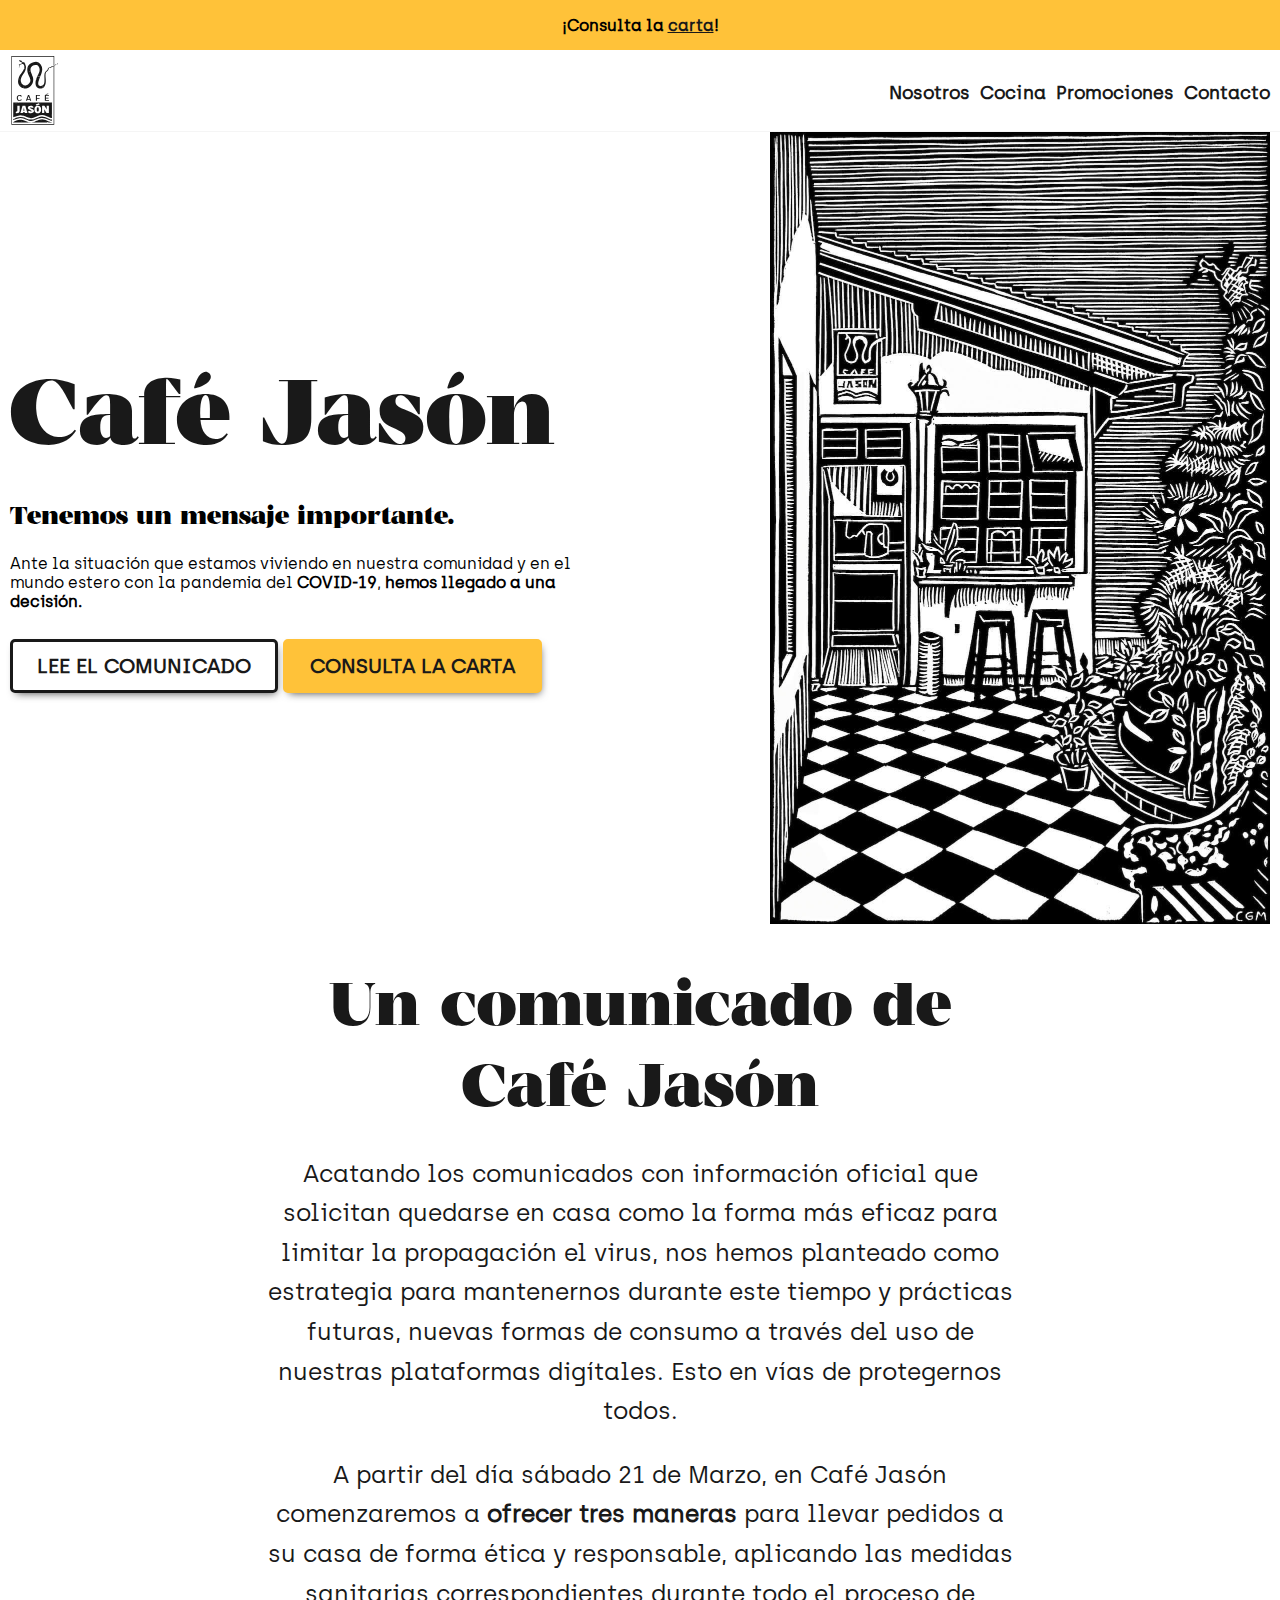
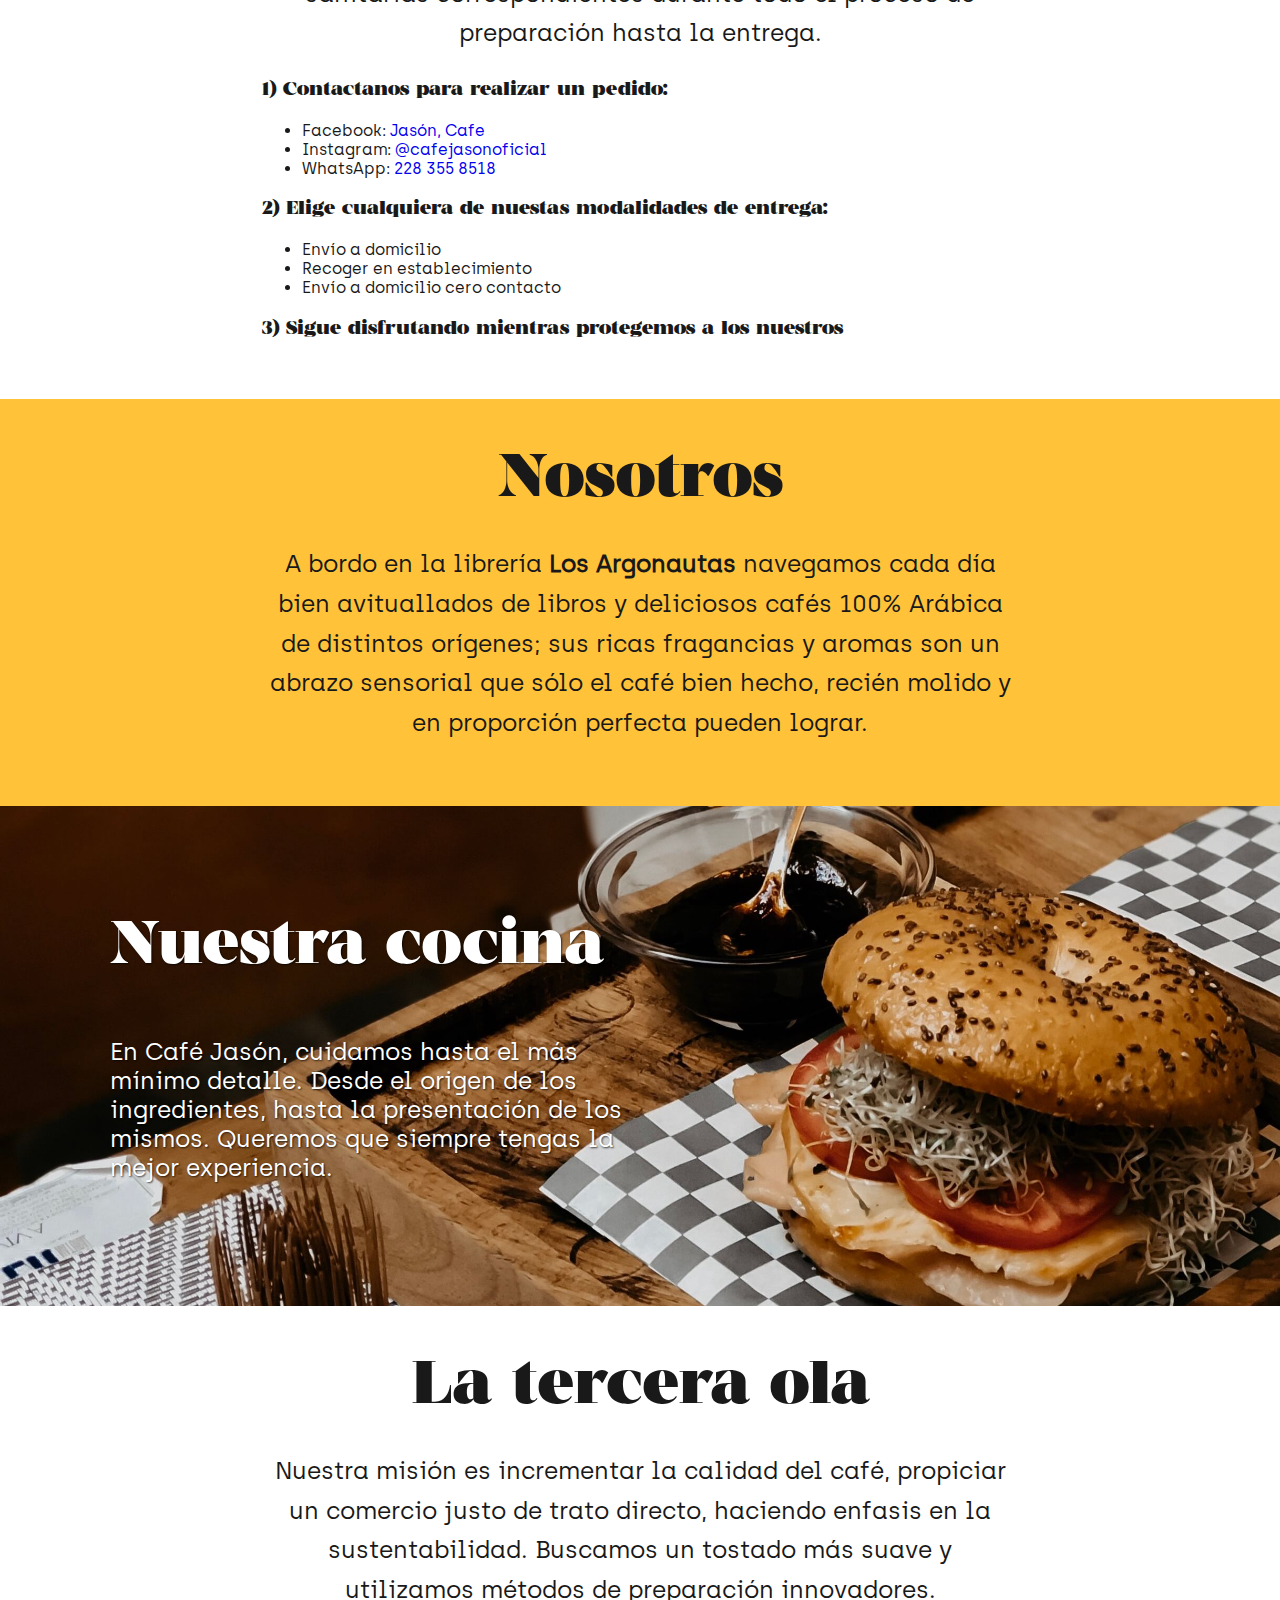
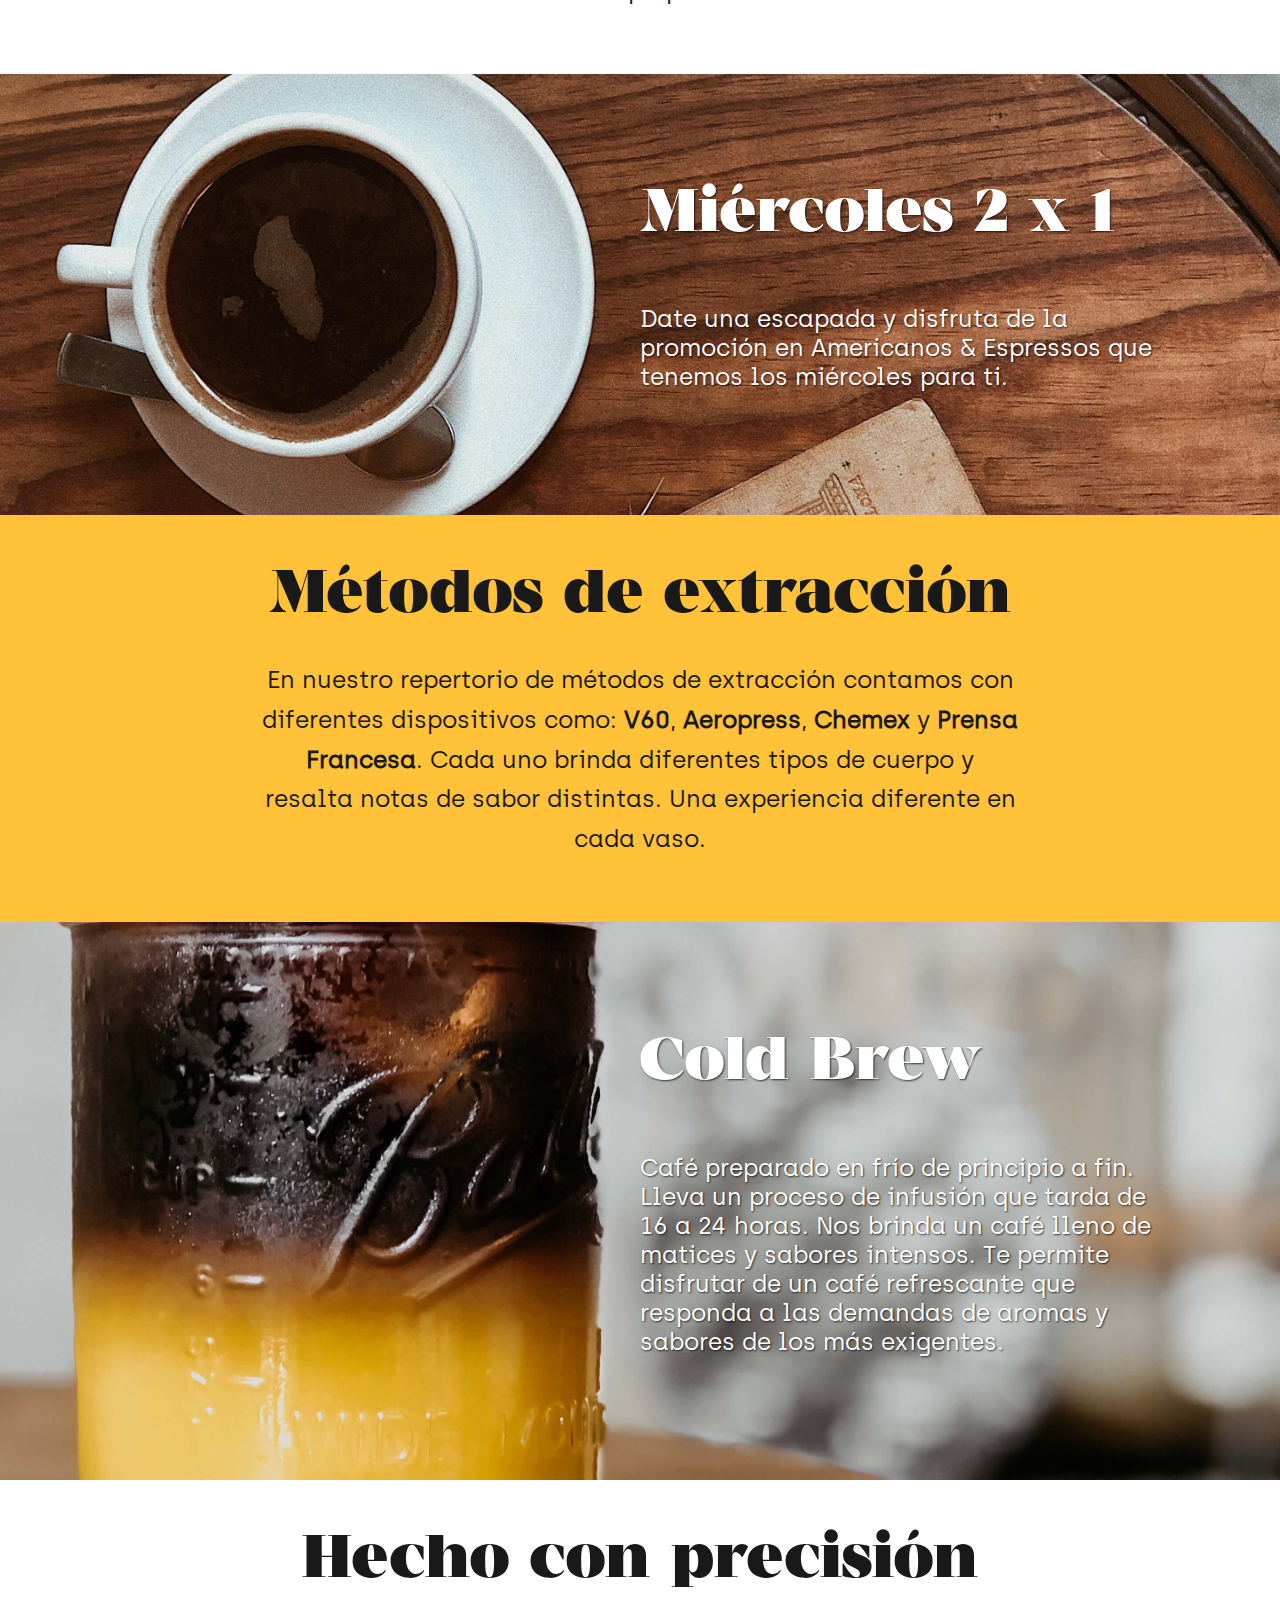
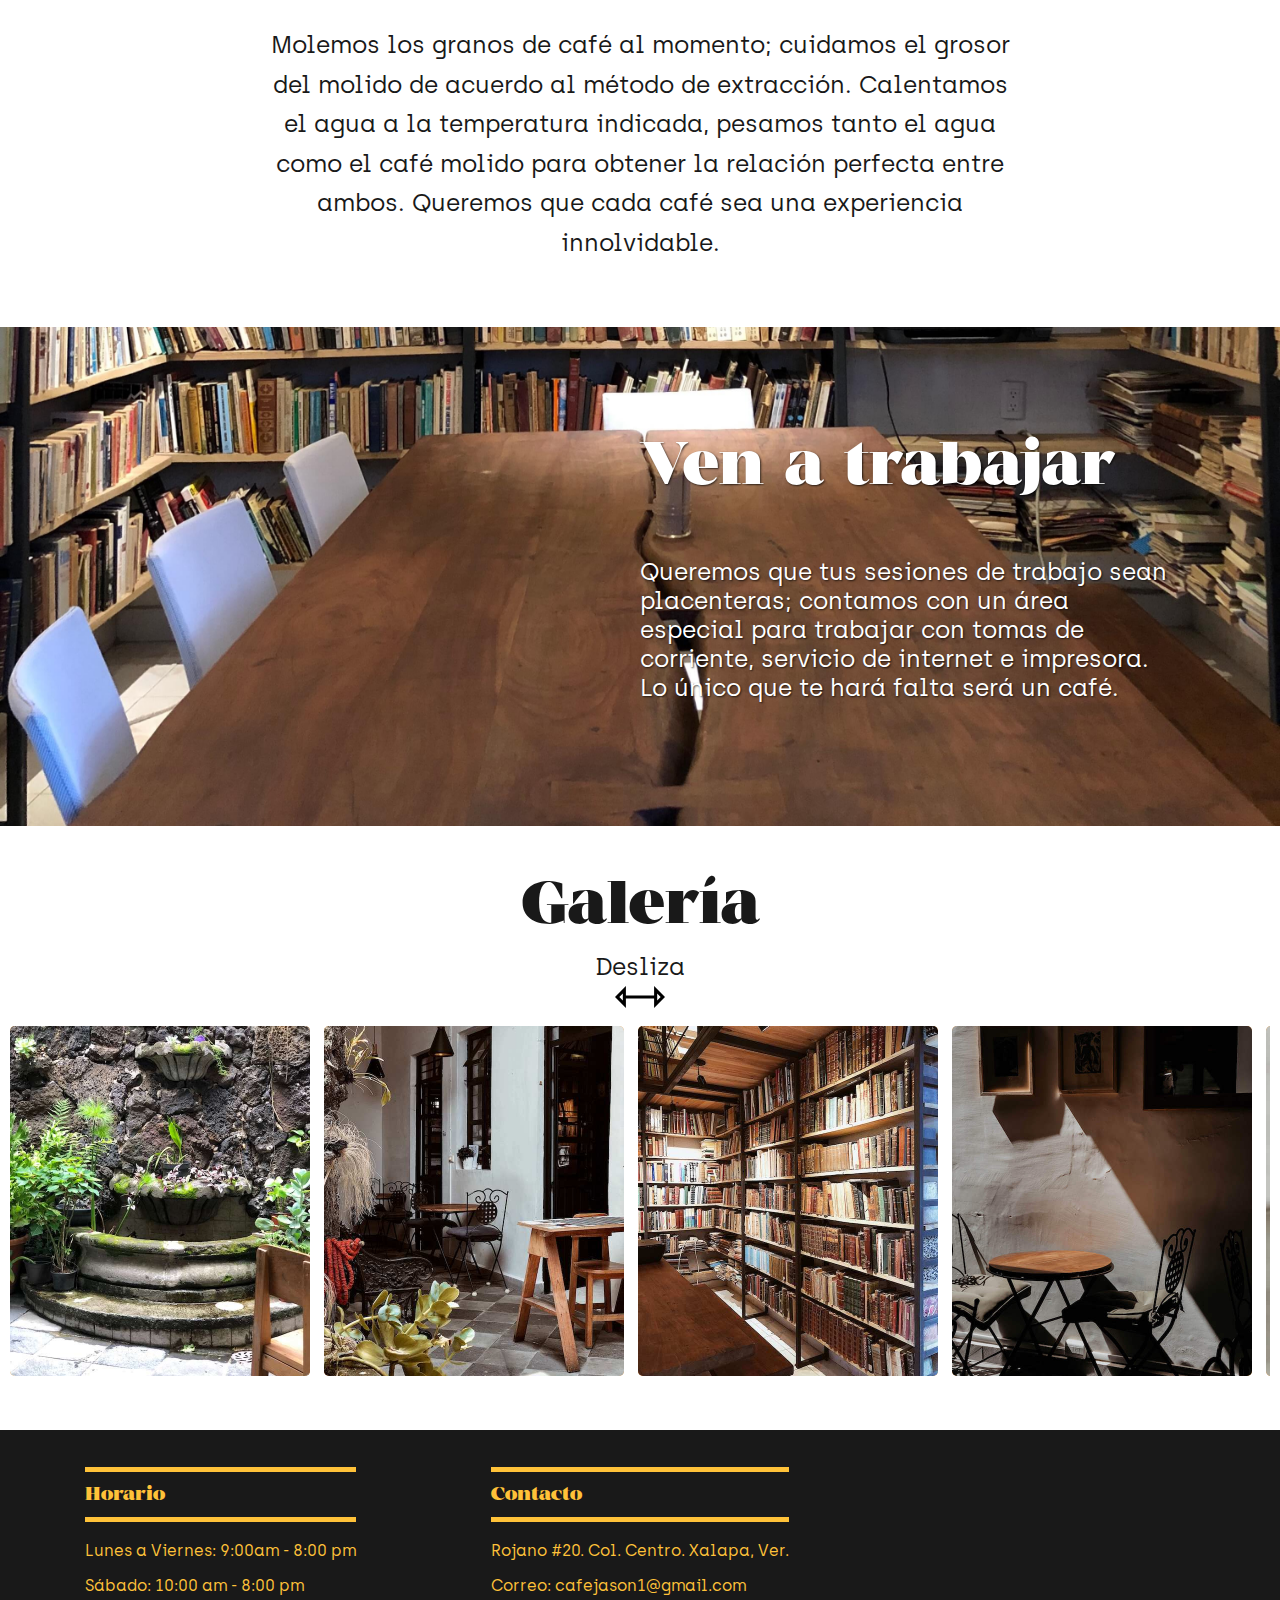
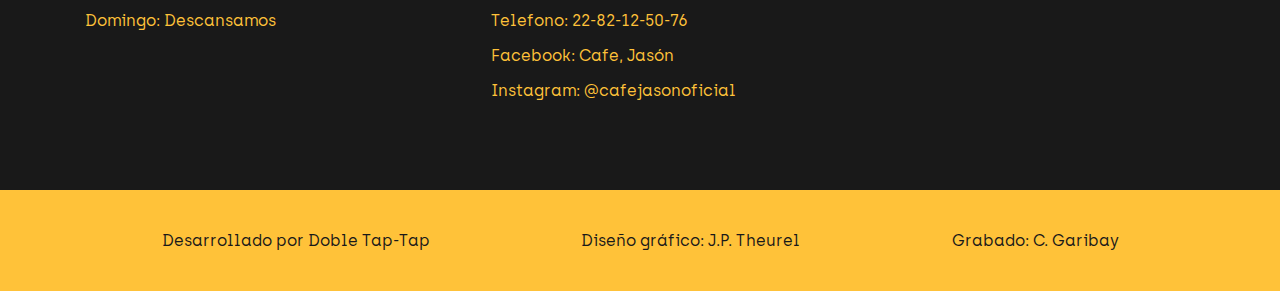
==== commit ae43730c: "updated links" ====
--- a/index.html
+++ b/index.html
@@ -67,9 +67,9 @@
                 <div class="instructions">
                     <h3>1) Contactanos para realizar un pedido:</h3>
                     <ul class="instructions-list">
-                        <li>Facebook: <a href="">Jasón, Cafe</a></li>
-                        <li>Instagram: <a href="">@cafejasonoficial</a></li>
-                        <li>WhatsApp: <a href="">228 355 8518</a></li>
+                        <li>Facebook: <a href="https://www.facebook.com/CafeJason/">Jasón, Cafe</a></li>
+                        <li>Instagram: <a href="https://www.instagram.com/cafejasonoficial/">@cafejasonoficial</a></li>
+                        <li>WhatsApp: <a href="https://wa.me/5212283558518">228 355 8518</a></li>
                     </ul>
                     <h3>2) Elige cualquiera de nuestas modalidades de entrega:</h3>
                     <ul class="instructions-list">
